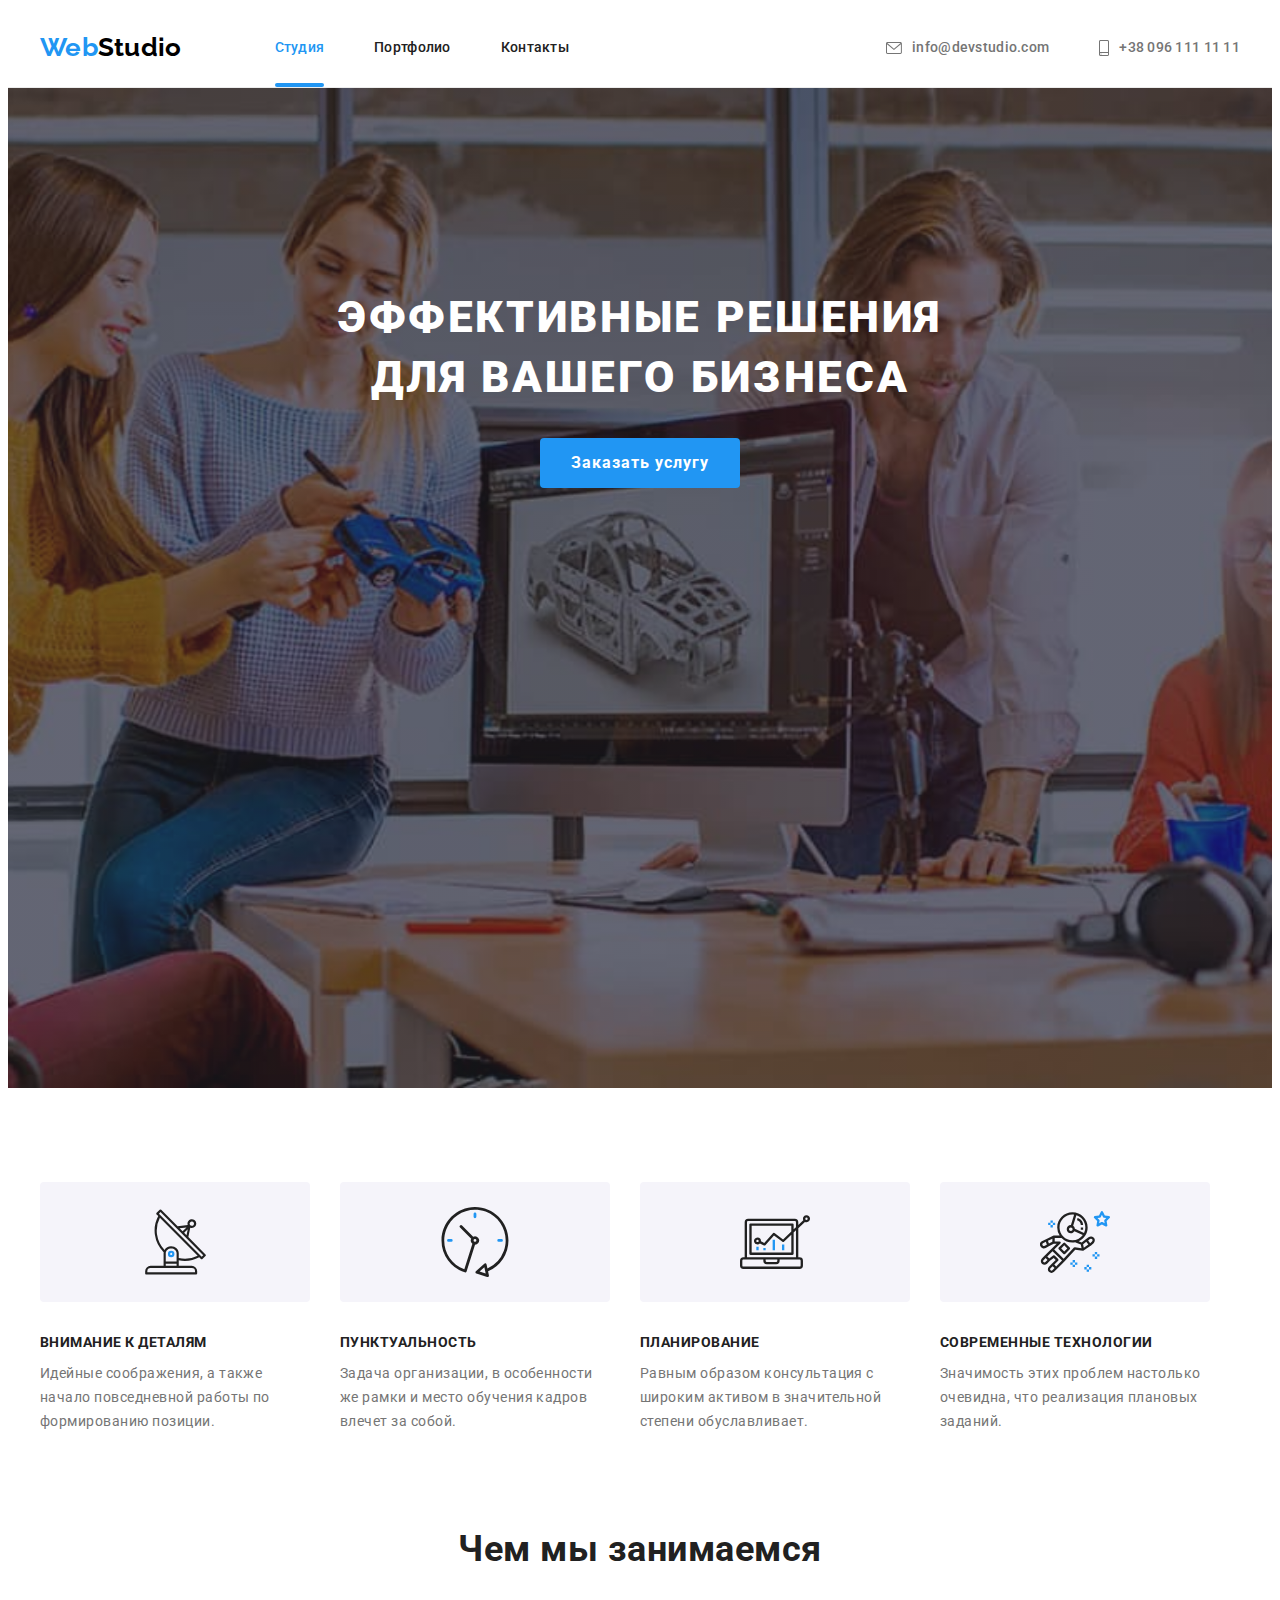
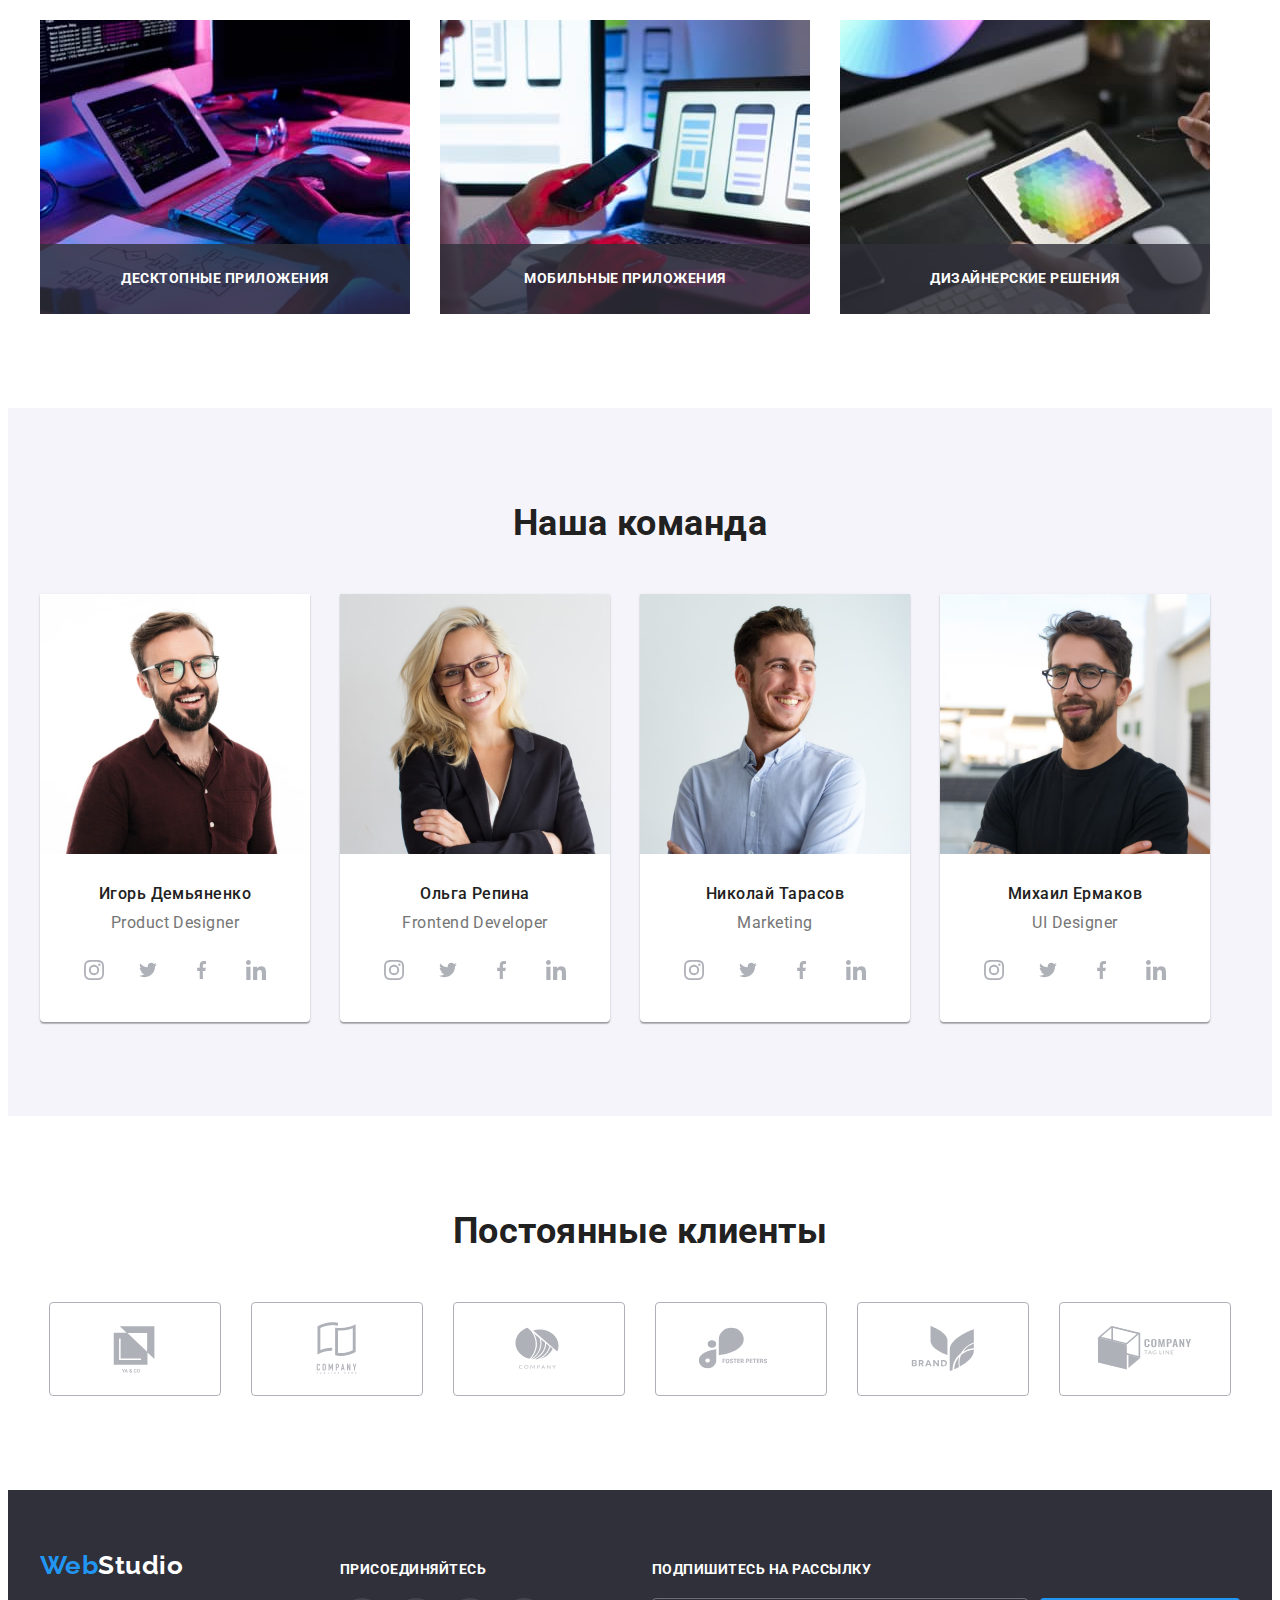
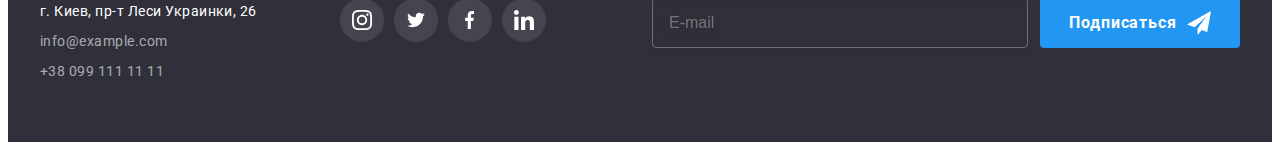
==== index.html @ 8609ab7e "Initial commit" ====
<!DOCTYPE html>
<html lang="ru">
  <head>
    <meta charset="UTF-8" />
    <meta http-equiv="X-UA-Compatible" content="IE=edge" />
    <meta name="viewport" content="width=device-width, initial-scale=1.0" />
    <title>WebStudio</title>
    <link rel="preconnect" href="https://fonts.googleapis.com" />
    <link rel="preconnect" href="https://fonts.gstatic.com" crossorigin />
    <link
      href="https://fonts.googleapis.com/css2?family=Raleway:wght@700&family=Roboto:wght@400;500;700;900&display=swap"
      rel="stylesheet"
    />
    <link
      rel="stylesheet"
      href="https://cdnjs.cloudflare.com/ajax/libs/modern-normalize/1.1.0/modern-normalize.min.css"
      integrity="sha512-wpPYUAdjBVSE4KJnH1VR1HeZfpl1ub8YT/NKx4PuQ5NmX2tKuGu6U/JRp5y+Y8XG2tV+wKQpNHVUX03MfMFn9Q=="
      crossorigin="anonymous"
      referrerpolicy="no-referrer"
    />
    <link rel="stylesheet" href="./css/main.min.css" />
  </head>

  <body>
    <header>
      <div class="container container--header">
        <nav class="site-nav">
          <a href="./index.html" class="logo">Web<span class="logo__header">Studio</span></a>
          <ul class="site-nav__list">
            <li class="site-nav__item">
              <a href="./index.html" class="site-nav__link site-nav__link--current">Студия</a>
            </li>
            <li class="site-nav__item">
              <a href="./portfolio.html" class="site-nav__link">Портфолио</a>
            </li>
            <li class="site-nav__item"><a href="" class="site-nav__link">Контакты</a></li>
          </ul>
        </nav>
        <address class="contacts">
          <a href="mailto:info@devstudio.com" class="contacts__link">
            <svg class="contacts__icon" width="16px" height="12">
              <use href="./images/icons.svg#icon-mail"></use>
            </svg>
            info@devstudio.com</a
          >
          <a href="tel:+380961111111" class="contacts__link"
            ><svg class="contacts__icon" width="10px" height="16">
              <use href="./images/icons.svg#icon-phone"></use></svg
            >+38 096 111 11 11</a
          >
        </address>
      </div>
    </header>
    <main>
      <section class="hero">
        <h1 class="hero__title">Эффективные решения для вашего бизнеса</h1>
        <button type="button" class="main-button" data-modal-open>Заказать услугу</button>
      </section>
      <section class="features">
        <div class="container">
          <!--приховати цей заголовок h2 в css-->
          <h2 class="features__heading visually-hidden">Наши преимущества</h2>
          <ul class="features__list">
            <li class="features__item">
              <div class="features__icon">
                <svg width="65" height="70">
                  <use href="./images/icons.svg#icon-antenna"></use>
                </svg>
              </div>
              <h3 class="features__title">Внимание к деталям</h3>
              <p class="features__description">
                Идейные соображения, а также начало повседневной работы по формированию позиции.
              </p>
            </li>
            <li class="features__item">
              <div class="features__icon">
                <svg width="70" height="70">
                  <use href="./images/icons.svg#icon-clock"></use>
                </svg>
              </div>
              <h3 class="features__title">Пунктуальность</h3>
              <p class="features__description">
                Задача организации, в особенности же рамки и место обучения кадров влечет за собой.
              </p>
            </li>
            <li class="features__item">
              <div class="features__icon">
                <svg width="70" height="70">
                  <use href="./images/icons.svg#icon-diagram"></use>
                </svg>
              </div>
              <h3 class="features__title">Планирование</h3>
              <p class="features__description">
                Равным образом консультация с широким активом в значительной степени обуславливает.
              </p>
            </li>
            <li class="features__item">
              <div class="features__icon">
                <svg width="70" height="70">
                  <use href="./images/icons.svg#icon-astronaut"></use>
                </svg>
              </div>
              <h3 class="features__title">Современные технологии</h3>
              <p class="features__description">
                Значимость этих проблем настолько очевидна, что реализация плановых заданий.
              </p>
            </li>
          </ul>
        </div>
      </section>
      <section class="directions">
        <div class="container">
          <h2 class="directions__title">Чем мы занимаемся</h2>
          <ul class="directions__list">
            <li class="directions__item">
              <img src="./images/doing1.jpg" width="370" alt="руки на клавиатуре, на екране код" />
              <p class="directions__text">Десктопные приложения</p>
            </li>
            <li class="directions__item">
              <img
                src="./images/doing2.jpg"
                width="370"
                alt="мобильный телефон в руке и на экране"
              />
              <p class="directions__text">Мобильные приложения</p>
            </li>
            <li class="directions__item">
              <img
                src="./images/doing3.jpg"
                width="370"
                alt="цветовая палитра на экране планшета"
              />
              <p class="directions__text">Дизайнерские решения</p>
            </li>
          </ul>
        </div>
      </section>
      <section class="team">
        <div class="container">
          <h2 class="team__title">Наша команда</h2>
          <ul class="team__list">
            <li class="member">
              <img
                class="member__photo"
                src="./images/demiyanenko.jpg"
                width="270"
                alt="мужчина в коричневой рубашке, в очках и с бородой"
              />
              <div class="member__description">
                <h3 class="member__name">Игорь Демьяненко</h3>
                <p class="member__position">Product Designer</p>
                <ul class="social">
                  <li class="social__item">
                    <a class="social__icon" href="" aria-label="instagram Игорь Демьяненко">
                      <svg class="social__logo" width="20" height="20">
                        <use href="./images/icons.svg#icon-instagram"></use>
                      </svg>
                    </a>
                  </li>
                  <li class="social__item">
                    <a class="social__icon" href="" aria-label="twitter Игорь Демьяненко">
                      <svg class="social__logo" width="20" height="16">
                        <use href="./images/icons.svg#icon-twitter"></use></svg
                    ></a>
                  </li>
                  <li class="social__item">
                    <a class="social__icon" href="" aria-label="facebook Игорь Демьяненко">
                      <svg class="social__logo" width="10" height="20">
                        <use href="./images/icons.svg#icon-facebook"></use></svg
                    ></a>
                  </li>
                  <li class="social__item">
                    <a class="social__icon" href="" aria-label="linkedin Игорь Демьяненко">
                      <svg class="social__logo" width="20" height="20">
                        <use href="./images/icons.svg#icon-linkedin"></use></svg
                    ></a>
                  </li>
                </ul>
              </div>
            </li>
            <li class="member">
              <img
                class="member__photo"
                src="./images/repina.jpg"
                width="270"
                alt="девушка блондинка в черном пиджакеи очках"
              />
              <div class="member__description">
                <h3 class="member__name">Ольга Репина</h3>
                <p class="member__position">Frontend Developer</p>
                <ul class="social">
                  <li class="social__item">
                    <a class="social__icon" href="" aria-label="instagram Ольга Репина">
                      <svg class="social__logo" width="20" height="20">
                        <use href="./images/icons.svg#icon-instagram"></use>
                      </svg>
                    </a>
                  </li>
                  <li class="social__item">
                    <a class="social__icon" href="" aria-label="twitter Ольга Репина">
                      <svg class="social__logo" width="20" height="16">
                        <use href="./images/icons.svg#icon-twitter"></use></svg
                    ></a>
                  </li>
                  <li class="social__item">
                    <a class="social__icon" href="" aria-label="facebook Ольга Репина">
                      <svg class="social__logo" width="10" height="20">
                        <use href="./images/icons.svg#icon-facebook"></use></svg
                    ></a>
                  </li>
                  <li class="social__item">
                    <a class="social__icon" href="" aria-label="linkedin Ольга Репина">
                      <svg class="social__logo" width="20" height="20">
                        <use href="./images/icons.svg#icon-linkedin"></use></svg
                    ></a>
                  </li>
                </ul>
              </div>
            </li>
            <li class="member">
              <img
                class="member__photo"
                src="./images/tarasov.jpg"
                width="270"
                alt="мужчина в голубой рубашке и с бородой"
              />
              <div class="member__description">
                <h3 class="member__name">Николай Тарасов</h3>
                <p class="member__position">Marketing</p>
                <ul class="social">
                  <li class="social__item">
                    <a class="social__icon" href="" aria-label="instagram Николай Тарасов">
                      <svg class="social__logo" width="20" height="20">
                        <use href="./images/icons.svg#icon-instagram"></use>
                      </svg>
                    </a>
                  </li>
                  <li class="social__item">
                    <a class="social__icon" href="" aria-label="twitter Николай Тарасов">
                      <svg class="social__logo" width="20" height="16">
                        <use href="./images/icons.svg#icon-twitter"></use></svg
                    ></a>
                  </li>
                  <li class="social__item">
                    <a class="social__icon" href="" aria-label="facebook Николай Тарасов">
                      <svg class="social__logo" width="10" height="20">
                        <use href="./images/icons.svg#icon-facebook"></use></svg
                    ></a>
                  </li>
                  <li class="social__item">
                    <a class="social__icon" href="" aria-label="linkedin Николай Тарасов">
                      <svg class="social__logo" width="20" height="20">
                        <use href="./images/icons.svg#icon-linkedin"></use></svg
                    ></a>
                  </li>
                </ul>
              </div>
            </li>
            <li class="member">
              <img
                class="member__photo"
                src="./images/ermakov.jpg"
                width="270"
                alt="мужчина в черной футболке, с бородой и в очках"
              />
              <div class="member__description">
                <h3 class="member__name">Михаил Ермаков</h3>
                <p class="member__position">UI Designer</p>
                <ul class="social">
                  <li class="social__item">
                    <a class="social__icon" href="" aria-label="instagram Михаил Ермаков">
                      <svg class="social__logo" width="20" height="20">
                        <use href="./images/icons.svg#icon-instagram"></use>
                      </svg>
                    </a>
                  </li>
                  <li class="social__item">
                    <a class="social__icon" href="" aria-label="twitter Михаил Ермаков">
                      <svg class="social__logo" width="20" height="16">
                        <use href="./images/icons.svg#icon-twitter"></use></svg
                    ></a>
                  </li>
                  <li class="social__item">
                    <a class="social__icon" href="" aria-label="facebook Михаил Ермаков">
                      <svg class="social__logo" width="10" height="20">
                        <use href="./images/icons.svg#icon-facebook"></use></svg
                    ></a>
                  </li>
                  <li class="social__item">
                    <a class="social__icon" href="" aria-label="linkedin Михаил Ермаков">
                      <svg class="social__logo" width="20" height="20">
                        <use href="./images/icons.svg#icon-linkedin"></use></svg
                    ></a>
                  </li>
                </ul>
              </div>
            </li>
          </ul>
        </div>
      </section>
      <section class="clients">
        <div class="container">
          <h2 class="clients__title">Постоянные клиенты</h2>
          <ul class="clients__list">
            <li class="clients__items">
              <a href="" class="clients__link" aria-label="company1">
                <svg class="clients__icon" width="106" height="60">
                  <use href="./images/icons.svg#icon-client1"></use>
                </svg>
              </a>
            </li>
            <li class="clients__items">
              <a href="" class="clients__link" aria-label="company2"
                ><svg class="clients__icon" width="106" height="60">
                  <use href="./images/icons.svg#icon-client2"></use></svg
              ></a>
            </li>
            <li class="clients__items">
              <a href="" class="clients__link" aria-label="company3"
                ><svg class="clients__icon" width="106" height="60">
                  <use href="./images/icons.svg#icon-client3"></use></svg
              ></a>
            </li>
            <li class="clients__items">
              <a href="" class="clients__link" aria-label="company4"
                ><svg class="clients__icon" width="106" height="60">
                  <use href="./images/icons.svg#icon-client4"></use></svg
              ></a>
            </li>
            <li class="clients__items">
              <a href="" class="clients__link" aria-label="company5"
                ><svg class="clients__icon" width="106" height="60">
                  <use href="./images/icons.svg#icon-client5"></use></svg
              ></a>
            </li>
            <li class="clients__items">
              <a href="" class="clients__link" aria-label="company6"
                ><svg class="clients__icon" width="106" height="60">
                  <use href="./images/icons.svg#icon-client6"></use></svg
              ></a>
            </li>
          </ul>
        </div>
      </section>
    </main>
    <footer>
      <div class="container container--footer">
        <div class="footer-contacts">
          <a href="./index.html" class="logo">Web<span class="logo__footer">Studio</span></a>
          <address class="address">
            <ul class="address__list">
              <li class="address__item">
                <a
                  href="https://goo.gl/maps/7GaUv9bCkKkRXXXv6"
                  target="_blank"
                  rel="noopener noreferrer nofollow"
                  class="address__map"
                  >г. Киев, пр-т Леси Украинки, 26</a
                >
              </li>
              <li class="address__item">
                <a href="mailto:info@example.com" class="address__mail">info@example.com</a>
              </li>
              <li class="address__item">
                <a href="tel:+380991111111" class="address__tel">+38 099 111 11 11</a>
              </li>
            </ul>
          </address>
        </div>
        <div class="footer-socials">
          <p class="footer-socials__text">присоединяйтесь</p>
          <ul class="social">
            <li class="social__item">
              <a class="social__icon social__icon--footer" href="" aria-label="наш instagram">
                <svg class="social__logo" width="20" height="20">
                  <use href="./images/icons.svg#icon-instagram"></use>
                </svg>
              </a>
            </li>
            <li class="social__item">
              <a class="social__icon social__icon--footer" href="" aria-label="наш twitter">
                <svg class="social__logo" width="20" height="16">
                  <use href="./images/icons.svg#icon-twitter"></use></svg
              ></a>
            </li>
            <li class="social__item">
              <a class="social__icon social__icon--footer" href="" aria-label="наш facebook">
                <svg class="social__logo" width="10" height="20">
                  <use href="./images/icons.svg#icon-facebook"></use></svg
              ></a>
            </li>
            <li class="social__item">
              <a class="social__icon social__icon--footer" href="" aria-label="наш linkedin">
                <svg class="social__logo" width="20" height="20">
                  <use href="./images/icons.svg#icon-linkedin"></use></svg
              ></a>
            </li>
          </ul>
        </div>
        <div class="footer-form">
          <p class="footer-form__text">Подпишитесь на рассылку</p>
          <form class="subscribe">
            <input
              class="subscribe__email"
              type="email"
              placeholder="E-mail"
              name="email"
              required
            />
            <button class="main-button main-button--right-icon" type="submit">
              Подписаться
              <svg class="main-button__icon" width="24px" height="24px">
                <use href="./images/icons.svg#icon-send"></use>
              </svg>
            </button>
          </form>
        </div>
      </div>
    </footer>
    <div class="backdrop backdrop--is-hidden" data-modal>
      <div class="modal">
        <button class="close" data-modal-close>
          <svg class="close__icon" width="11" height="11">
            <use href="./images/icons.svg#icon-close"></use>
          </svg>
        </button>
        <p class="modal__title">Оставьте свои данные, мы вам перезвоним</p>
        <form class="form">
          <div class="form__field">
            <label class="form__label" for="name">Имя</label>
            <input class="form__input" type="text" id="name" required name="name" />
            <svg class="form__icon" width="18px" height="18px">
              <use href="./images/icons.svg#icon-person-blck"></use>
            </svg>
          </div>
          <div class="form__field">
            <label class="form__label" for="tel">Телефон</label>
            <input class="form__input" type="tel" id="tel" required name="tel" />
            <svg class="form__icon" width="18px" height="18px">
              <use href="./images/icons.svg#icon-phone-black"></use>
            </svg>
          </div>
          <div class="form__field">
            <label class="form__label" for="mail">Почта</label>
            <input class="form__input" type="email" id="mail" required name="mail" />
            <svg class="form__icon" width="18px" height="18px">
              <use href="./images/icons.svg#icon-email-black"></use>
            </svg>
          </div>
          <div class="form__field">
            <label class="form__label" for="comment">Комментарий</label>
            <textarea
              class="form__textarea"
              name="comment"
              id="comment"
              rows="6"
              placeholder="Введите текст"
            ></textarea>
          </div>
          <label class="check">
            <input class="check__input" type="checkbox" value="okay" required />
            <div class="check__icons">
              <svg class="check__disabled" width="16px" height="15px">
                <use href="./images/icons.svg#icon-not-check"></use>
              </svg>
              <svg class="check__enabled" width="16px" height="15px">
                <use href="./images/icons.svg#icon-check"></use>
              </svg>
            </div>
            Соглашаюсь с рассылкой и принимаю
            <a href="" class="check__conditions">Условия договора</a>
          </label>
          <button type="submit" class="main-button main-button--outline">Отправить</button>
        </form>
      </div>
    </div>
    <script src="./js/modal.js"></script>
  </body>
</html>
---- css/main.min.css ----
:root{--accent-color: #2196f3;--base-color: #ffffff;--heading-color: #212121;--text-color: #757575;--btn-color: #f5f4fa;--social-color: #afb1b8}.visually-hidden{position:absolute;white-space:nowrap;width:1px;height:1px;overflow:hidden;border:0;padding:0;clip:rect(0 0 0 0);clip-path:inset(50%);margin:-1px}body{background-color:var(--base-color);color:var(--heading-color);font-family:Roboto,sans-serif;letter-spacing:.03em}header{border-bottom:1px solid #ececec;font-weight:500;font-size:14px;line-height:1.14;letter-spacing:.02em}footer{padding-top:60px;padding-bottom:60px;background-color:#2f303a}h2{font-weight:700}img{display:block;max-width:100%;height:auto}h1,h2,h3,h4,h5,h6,p,ul,li{margin:0;padding:0}ul{list-style:none}a{text-decoration:none}.container{margin-left:auto;margin-right:auto;width:1200px;padding-left:15px;padding-right:15px}.main-button{margin-left:auto;margin-right:auto;min-width:200px;border-radius:4px;padding-top:10px;padding-bottom:10px;background-color:var(--accent-color);color:var(--base-color);border:none;cursor:pointer;display:block;font-family:inherit;font-weight:700;font-size:16px;line-height:1.88;letter-spacing:.06em;transition-property:background-color;transition-duration:250ms;transition-timing-function:cubic-bezier(0.4, 0, 0.2, 1)}.main-button:hover,.main-button:focus{background-color:#188ce8}.backdrop{position:fixed;top:0;left:0;width:100%;height:100%;background-color:rgba(0,0,0,.2);opacity:1;transition-property:opacity;transition-duration:250ms;transition-timing-function:cubic-bezier(0.4, 0, 0.2, 1)}.backdrop--is-hidden{opacity:0;pointer-events:none;visibility:hidden}.modal{position:absolute;top:50%;left:50%;transform:translate(-50%, -50%) scale(1);width:528px;height:581px;border-radius:4px;padding:40px;background-color:var(--base-color);box-shadow:0px 1px 3px rgba(0,0,0,.12),0px 1px 1px rgba(0,0,0,.14),0px 2px 1px rgba(0,0,0,.2);transition-property:transform visibility;transition-duration:250ms;transition-timing-function:cubic-bezier(0.4, 0, 0.2, 1)}.modal__title{margin-bottom:12px;font-weight:700;font-size:20px;line-height:1.15;letter-spacing:.03em;text-align:center;color:var(--heading-color)}.backdrop--is-hidden .modal{transform:translate(-50%, -50%) scale(2.3, 1.5)}.close{position:absolute;right:8px;top:8px;width:30px;height:30px;border-radius:50%;cursor:pointer;background:var(--base-color);border:1px solid rgba(0,0,0,.1)}.close__icon{position:absolute;top:50%;left:50%;transform:translate(-50%, -50%);fill:#000;transition-property:fill;transition-duration:250ms;transition-timing-function:cubic-bezier(0.4, 0, 0.2, 1)}.close:hover .close__icon,.close:focus .close__icon{fill:var(--accent-color)}.form__textarea,.form__input{border:1px solid rgba(33,33,33,.2);border-radius:4px;font-size:12px;line-height:1.17;transition-property:border-color;transition-duration:250ms;transition-timing-function:cubic-bezier(0.4, 0, 0.2, 1)}.check__conditions:focus-visible,.check__input:focus-visible+.check__icons,.close:focus-visible{outline:3px solid var(--accent-color)}.form__field{display:flex;flex-direction:column;position:relative}.form__field:not(:last-of-type){margin-bottom:10px}.form__label{margin-bottom:4px;font-weight:400;font-size:12px;line-height:1.17;letter-spacing:.01em;color:var(--text-color)}.form__input{padding:12px 12px 12px 42px}.form__input:hover,.form__input:focus{border-color:var(--accent-color)}.form__input:focus-visible{outline:1px solid var(--accent-color)}.form__textarea{padding:12px 16px;resize:none}.form__textarea:hover,.form__textarea:focus{border-color:var(--accent-color)}.form__textarea:focus-visible{outline:1px solid var(--accent-color)}.form__textarea::placeholder{font-weight:400;font-size:12px;line-height:1.17;letter-spacing:.01em;color:rgba(117,117,117,.5)}.form__icon{position:absolute;bottom:11px;left:12px;fill:var(--heading-color);transition-property:fill;transition-duration:250ms;transition-timing-function:cubic-bezier(0.4, 0, 0.2, 1)}.form__input:focus+.form__icon,.form__input:hover+.form__icon{fill:var(--accent-color)}.check{display:flex;justify-content:center;align-items:center;font-weight:400;font-size:14px;line-height:1.71;color:var(--text-color);margin-top:25px;margin-bottom:30px}.check__input{appearance:none;position:absolute;transform:translateX(-202px)}.check__icons{position:relative;margin-right:7px;line-height:0}.check__enabled{position:absolute;top:0;left:0;opacity:0;transition-property:opacity;transition-duration:250ms;transition-timing-function:cubic-bezier(0.4, 0, 0.2, 1)}.check__input:checked+.check__icons>.check__enabled{opacity:1}.check__disabled{opacity:1;transition-property:opacity;transition-duration:250ms;transition-timing-function:cubic-bezier(0.4, 0, 0.2, 1)}.check__input:checked+.check__icons>.check__disabled{opacity:0}.main-button--outline:focus-visible{outline:3px solid var(--accent-color)}.check__conditions{color:var(--accent-color)}.container--header{display:flex;align-items:center}.site-nav{display:flex;align-items:center}.logo{padding-top:10px;padding-bottom:10px;color:var(--accent-color);font-family:Raleway,sans-serif;font-weight:700;font-size:26px;line-height:1.19}.logo__header{color:#000}.site-nav__list{display:flex;margin-left:93px}.site-nav__item:not(:last-child){margin-right:50px}.site-nav__link{display:inline-block;position:relative;padding-top:32px;padding-bottom:31px;color:var(--heading-color);transition-property:color;transition-duration:250ms;transition-timing-function:cubic-bezier(0.4, 0, 0.2, 1)}.site-nav__link:hover,.site-nav__link:focus{color:var(--accent-color)}.site-nav__link--current{color:var(--accent-color)}.site-nav__link--current::after{content:"";position:absolute;left:0;bottom:0;width:100%;height:4px;border-radius:2px;background-color:var(--accent-color)}.contacts{display:flex;margin-left:auto}.contacts__link{display:flex;align-items:center;padding-top:32px;padding-bottom:31px;color:var(--text-color);font-style:normal;transition-property:color;transition-duration:250ms;transition-timing-function:cubic-bezier(0.4, 0, 0.2, 1)}.contacts__link:not(:last-child){margin-right:50px}.contacts__link:hover,.contacts__link:focus{color:var(--accent-color)}.contacts__icon{fill:currentColor;margin-right:10px}.hero{max-width:1600px;height:600px;margin-left:auto;margin-right:auto;padding-top:200px;padding-bottom:200px;background-color:#c4c4c4;background-image:linear-gradient(rgba(47, 48, 58, 0.4), rgba(47, 48, 58, 0.4)),url("../images/hero.jpg");background-repeat:no-repeat;background-size:cover;background-position:center;text-align:center}.hero__title{width:696px;margin-left:auto;margin-right:auto;margin-bottom:30px;color:var(--base-color);font-weight:900;font-size:44px;line-height:1.36;letter-spacing:.06em;text-transform:uppercase}.features{padding-top:94px;padding-bottom:94px}.features__list{display:flex}.features__item{width:270px}.features__item:not(:last-child){margin-right:30px}.features__icon{display:flex;justify-content:center;align-items:center;margin-bottom:30px;height:120px;border-radius:4px;background-color:var(--btn-color)}.features__title{margin-bottom:10px;font-size:14px;line-height:1.43;text-transform:uppercase}.features__description{color:var(--text-color);font-size:14px;line-height:1.71}.directions{padding-top:0;padding-bottom:94px}.directions__title{margin-bottom:50px;font-size:36px;line-height:1.17;text-align:center}.directions__list{display:flex}.directions__item{position:relative}.directions__item:not(:last-child){margin-right:30px}.directions__text{display:flex;justify-content:center;align-items:center;position:absolute;bottom:0;height:70px;width:100%;background-color:rgba(47,48,58,.8);color:var(--base-color);font-weight:700;font-size:14px;line-height:1.14;text-align:center;text-transform:uppercase}.team{padding-top:94px;padding-bottom:94px;background-color:var(--btn-color)}.team__title{margin-bottom:50px;font-size:36px;line-height:1.17;text-align:center}.team__list{display:flex}.member{border-radius:0px 0px 4px 4px;background-color:var(--base-color);width:270px;box-shadow:0px 1px 3px rgba(0,0,0,.12),0px 1px 1px rgba(0,0,0,.14),0px 2px 1px rgba(0,0,0,.2)}.member:not(:last-child){margin-right:30px}.member__description{padding-top:30px;padding-bottom:30px}.member__name{margin-bottom:10px;font-weight:500;font-size:16px;line-height:1.19;text-align:center}.member__position{margin-bottom:16px;color:var(--text-color);font-size:16px;line-height:1.19;text-align:center}.social{display:flex;justify-content:center}.social__item:not(:last-child){margin-right:10px}.social__icon{display:flex;justify-content:center;align-items:center;width:44px;height:44px;border-radius:50%;color:var(--social-color);background-color:var(--base-color);transition-property:color background-color;transition-duration:250ms;transition-timing-function:cubic-bezier(0.4, 0, 0.2, 1)}.social__icon:hover,.social__icon:focus{background-color:var(--accent-color);color:var(--base-color)}.social__logo{fill:currentColor}.clients{padding-top:94px;padding-bottom:94px}.clients__title{margin-bottom:50px;font-size:36px;line-height:1.17;text-align:center}.clients__list{display:flex;justify-content:center}.clients__items:not(:last-child){margin-right:30px}.clients__link{display:flex;justify-content:center;align-items:center;width:170px;height:92px;border-radius:4px;border:1px solid var(--social-color);color:var(--social-color);transition-property:color border-color;transition-duration:250ms;transition-timing-function:cubic-bezier(0.4, 0, 0.2, 1)}.clients__link:hover,.clients__link:focus{color:var(--accent-color);border-color:var(--accent-color)}.clients__icon{fill:currentColor}.portfolio{padding-top:94px;padding-bottom:94px}.filters{display:flex;justify-content:center;margin-bottom:50px}.filters__btn{padding-top:6px;padding-right:22px;padding-bottom:6px;padding-left:22px;border-radius:4px;color:var(--heading-color);background-color:var(--btn-color);border:none;cursor:pointer;font-family:inherit;font-weight:500;font-size:16px;line-height:1.62;letter-spacing:inherit;text-align:center;transition-property:color background-color box-shadow;transition-duration:250ms;transition-timing-function:cubic-bezier(0.4, 0, 0.2, 1)}.filters__btn:hover,.filters__btn:focus{background-color:var(--accent-color);color:var(--base-color);box-shadow:0px 3px 1px rgba(0,0,0,.1),0px 1px 2px rgba(0,0,0,.08),0px 2px 2px rgba(0,0,0,.12)}.filters__item:not(:last-child){margin-right:6px}.works{display:flex;flex-wrap:wrap;gap:30px}.works__item{flex-basis:calc((100% - 60px)/3)}.works__link{display:inline-block;transition-property:box-shadow;transition-duration:250ms;transition-timing-function:cubic-bezier(0.4, 0, 0.2, 1)}.works__link:hover,.works__link:focus{box-shadow:0px 1px 1px rgba(0,0,0,.12),0px 4px 4px rgba(0,0,0,.06),1px 4px 6px rgba(0,0,0,.16)}.overlay{position:relative;overflow:hidden}.overlay__text{position:absolute;top:0;left:0;transform:translateY(100%);width:100%;height:100%;padding:63px 24px;background-color:rgba(33,150,243,.9);font-weight:400;font-size:18px;line-height:1.56;color:var(--base-color);transition-property:transform;transition-duration:250ms;transition-timing-function:cubic-bezier(0.4, 0, 0.2, 1)}.works__link:hover .overlay__text,.works__link:focus .overlay__text{transform:translateY(0)}.projekt{padding-right:24px;padding-bottom:20px;padding-left:24px;padding-top:20px;border:1px solid #eee;border-top:none}.projekt__title{margin-bottom:4px;color:var(--heading-color);font-weight:700;font-size:18px;line-height:2;letter-spacing:.06em}.projekt__category{color:var(--text-color);font-size:16px;line-height:1.88}.container--footer{display:flex;align-items:baseline}.logo__footer{color:var(--base-color)}.address{margin-top:20px;font-style:normal;font-size:14px;line-height:1.5}.address__item:not(:last-child){margin-bottom:9px}.address__map{color:var(--base-color);transition-property:color;transition-duration:250ms;transition-timing-function:cubic-bezier(0.4, 0, 0.2, 1)}.address__map:hover,.address__map:focus{color:var(--accent-color)}.address__tel,.address__mail{color:rgba(255,255,255,.6);transition-property:color;transition-duration:250ms;transition-timing-function:cubic-bezier(0.4, 0, 0.2, 1)}.address__tel:hover,.address__tel:focus,.address__mail:hover,.address__mail:focus{color:var(--accent-color)}.footer-socials{margin-left:83px}.footer-socials__text,.footer-form__text{margin-bottom:20px;font-weight:700;font-size:14px;line-height:1.14;text-transform:uppercase;color:var(--base-color)}.social__icon--footer{color:var(--base-color);background-color:rgba(255,255,255,.1);transition-property:background-color;transition-duration:250ms;transition-timing-function:cubic-bezier(0.4, 0, 0.2, 1)}.social__icon--footer:hover,.social__icon--footer:focus{background-color:var(--accent-color);color:var(--base-color)}.footer-form{margin-left:auto}.subscribe{display:flex;align-items:center}.subscribe__email{padding:14px 0 14px 16px;margin-right:12px;width:358px;font-weight:400;font-size:16px;line-height:1.25;color:rgba(255,255,255,.6);background-color:rgba(0,0,0,0);border:1px solid rgba(255,255,255,.3);filter:drop-shadow(0px 4px 4px rgba(0, 0, 0, 0.15));border-radius:4px}.main-button--right-icon{display:flex;justify-content:center;align-items:center}.main-button__icon{margin-left:10px}/*# sourceMappingURL=main.min.css.map */
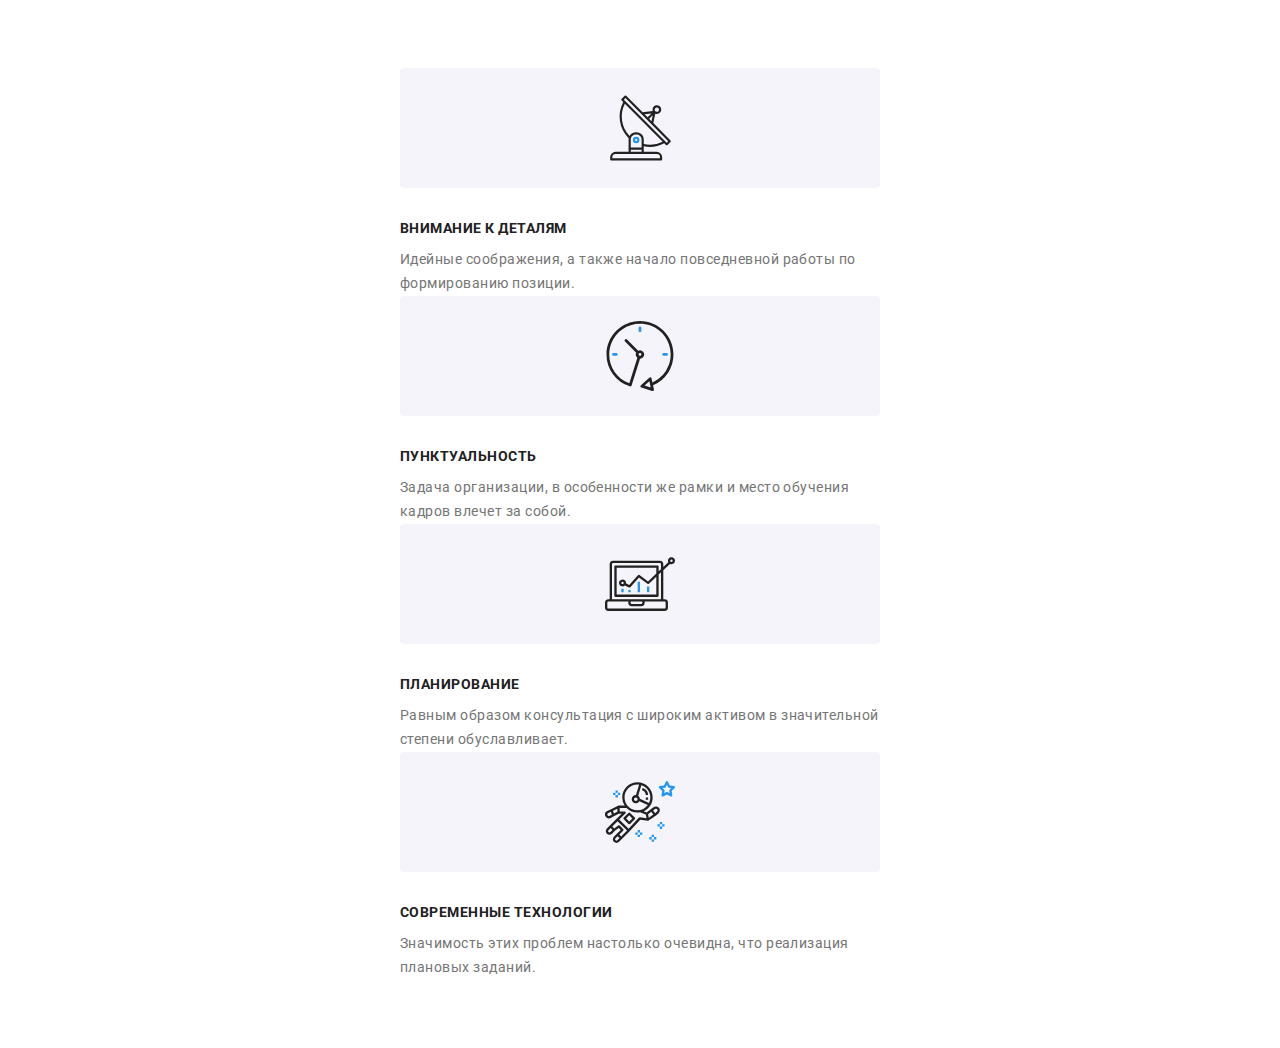
==== commit f3a7b468: "зміна назв сас файлів" ====
--- a/index.html
+++ b/index.html
@@ -22,7 +22,7 @@
   </head>
 
   <body>
-    <header>
+    <!-- <header>
       <div class="container container--header">
         <nav class="site-nav">
           <a href="./index.html" class="logo">Web<span class="logo__header">Studio</span></a>
@@ -50,12 +50,12 @@
           >
         </address>
       </div>
-    </header>
+    </header> -->
     <main>
-      <section class="hero">
+      <!-- <section class="hero">
         <h1 class="hero__title">Эффективные решения для вашего бизнеса</h1>
         <button type="button" class="main-button" data-modal-open>Заказать услугу</button>
-      </section>
+      </section> -->
       <section class="features">
         <div class="container">
           <!--приховати цей заголовок h2 в css-->
@@ -108,7 +108,7 @@
           </ul>
         </div>
       </section>
-      <section class="directions">
+      <!-- <section class="directions">
         <div class="container">
           <h2 class="directions__title">Чем мы занимаемся</h2>
           <ul class="directions__list">
@@ -134,8 +134,8 @@
             </li>
           </ul>
         </div>
-      </section>
-      <section class="team">
+      </section> -->
+      <!-- <section class="team">
         <div class="container">
           <h2 class="team__title">Наша команда</h2>
           <ul class="team__list">
@@ -297,8 +297,8 @@
             </li>
           </ul>
         </div>
-      </section>
-      <section class="clients">
+      </section> -->
+      <!-- <section class="clients">
         <div class="container">
           <h2 class="clients__title">Постоянные клиенты</h2>
           <ul class="clients__list">
@@ -341,9 +341,9 @@
             </li>
           </ul>
         </div>
-      </section>
+      </section> -->
     </main>
-    <footer>
+    <!-- <footer>
       <div class="container container--footer">
         <div class="footer-contacts">
           <a href="./index.html" class="logo">Web<span class="logo__footer">Studio</span></a>
@@ -416,8 +416,8 @@
           </form>
         </div>
       </div>
-    </footer>
-    <div class="backdrop backdrop--is-hidden" data-modal>
+    </footer> -->
+    <!-- <div class="backdrop backdrop--is-hidden" data-modal>
       <div class="modal">
         <button class="close" data-modal-close>
           <svg class="close__icon" width="11" height="11">
@@ -473,7 +473,7 @@
           <button type="submit" class="main-button main-button--outline">Отправить</button>
         </form>
       </div>
-    </div>
+    </div> -->
     <script src="./js/modal.js"></script>
   </body>
 </html>
--- a/css/main.min.css
+++ b/css/main.min.css
@@ -1 +1 @@
-:root{--accent-color: #2196f3;--base-color: #ffffff;--heading-color: #212121;--text-color: #757575;--btn-color: #f5f4fa;--social-color: #afb1b8}.visually-hidden{position:absolute;white-space:nowrap;width:1px;height:1px;overflow:hidden;border:0;padding:0;clip:rect(0 0 0 0);clip-path:inset(50%);margin:-1px}body{background-color:var(--base-color);color:var(--heading-color);font-family:Roboto,sans-serif;letter-spacing:.03em}header{border-bottom:1px solid #ececec;font-weight:500;font-size:14px;line-height:1.14;letter-spacing:.02em}footer{padding-top:60px;padding-bottom:60px;background-color:#2f303a}h2{font-weight:700}img{display:block;max-width:100%;height:auto}h1,h2,h3,h4,h5,h6,p,ul,li{margin:0;padding:0}ul{list-style:none}a{text-decoration:none}.container{margin-left:auto;margin-right:auto;width:1200px;padding-left:15px;padding-right:15px}.main-button{margin-left:auto;margin-right:auto;min-width:200px;border-radius:4px;padding-top:10px;padding-bottom:10px;background-color:var(--accent-color);color:var(--base-color);border:none;cursor:pointer;display:block;font-family:inherit;font-weight:700;font-size:16px;line-height:1.88;letter-spacing:.06em;transition-property:background-color;transition-duration:250ms;transition-timing-function:cubic-bezier(0.4, 0, 0.2, 1)}.main-button:hover,.main-button:focus{background-color:#188ce8}.backdrop{position:fixed;top:0;left:0;width:100%;height:100%;background-color:rgba(0,0,0,.2);opacity:1;transition-property:opacity;transition-duration:250ms;transition-timing-function:cubic-bezier(0.4, 0, 0.2, 1)}.backdrop--is-hidden{opacity:0;pointer-events:none;visibility:hidden}.modal{position:absolute;top:50%;left:50%;transform:translate(-50%, -50%) scale(1);width:528px;height:581px;border-radius:4px;padding:40px;background-color:var(--base-color);box-shadow:0px 1px 3px rgba(0,0,0,.12),0px 1px 1px rgba(0,0,0,.14),0px 2px 1px rgba(0,0,0,.2);transition-property:transform visibility;transition-duration:250ms;transition-timing-function:cubic-bezier(0.4, 0, 0.2, 1)}.modal__title{margin-bottom:12px;font-weight:700;font-size:20px;line-height:1.15;letter-spacing:.03em;text-align:center;color:var(--heading-color)}.backdrop--is-hidden .modal{transform:translate(-50%, -50%) scale(2.3, 1.5)}.close{position:absolute;right:8px;top:8px;width:30px;height:30px;border-radius:50%;cursor:pointer;background:var(--base-color);border:1px solid rgba(0,0,0,.1)}.close__icon{position:absolute;top:50%;left:50%;transform:translate(-50%, -50%);fill:#000;transition-property:fill;transition-duration:250ms;transition-timing-function:cubic-bezier(0.4, 0, 0.2, 1)}.close:hover .close__icon,.close:focus .close__icon{fill:var(--accent-color)}.form__textarea,.form__input{border:1px solid rgba(33,33,33,.2);border-radius:4px;font-size:12px;line-height:1.17;transition-property:border-color;transition-duration:250ms;transition-timing-function:cubic-bezier(0.4, 0, 0.2, 1)}.check__conditions:focus-visible,.check__input:focus-visible+.check__icons,.close:focus-visible{outline:3px solid var(--accent-color)}.form__field{display:flex;flex-direction:column;position:relative}.form__field:not(:last-of-type){margin-bottom:10px}.form__label{margin-bottom:4px;font-weight:400;font-size:12px;line-height:1.17;letter-spacing:.01em;color:var(--text-color)}.form__input{padding:12px 12px 12px 42px}.form__input:hover,.form__input:focus{border-color:var(--accent-color)}.form__input:focus-visible{outline:1px solid var(--accent-color)}.form__textarea{padding:12px 16px;resize:none}.form__textarea:hover,.form__textarea:focus{border-color:var(--accent-color)}.form__textarea:focus-visible{outline:1px solid var(--accent-color)}.form__textarea::placeholder{font-weight:400;font-size:12px;line-height:1.17;letter-spacing:.01em;color:rgba(117,117,117,.5)}.form__icon{position:absolute;bottom:11px;left:12px;fill:var(--heading-color);transition-property:fill;transition-duration:250ms;transition-timing-function:cubic-bezier(0.4, 0, 0.2, 1)}.form__input:focus+.form__icon,.form__input:hover+.form__icon{fill:var(--accent-color)}.check{display:flex;justify-content:center;align-items:center;font-weight:400;font-size:14px;line-height:1.71;color:var(--text-color);margin-top:25px;margin-bottom:30px}.check__input{appearance:none;position:absolute;transform:translateX(-202px)}.check__icons{position:relative;margin-right:7px;line-height:0}.check__enabled{position:absolute;top:0;left:0;opacity:0;transition-property:opacity;transition-duration:250ms;transition-timing-function:cubic-bezier(0.4, 0, 0.2, 1)}.check__input:checked+.check__icons>.check__enabled{opacity:1}.check__disabled{opacity:1;transition-property:opacity;transition-duration:250ms;transition-timing-function:cubic-bezier(0.4, 0, 0.2, 1)}.check__input:checked+.check__icons>.check__disabled{opacity:0}.main-button--outline:focus-visible{outline:3px solid var(--accent-color)}.check__conditions{color:var(--accent-color)}.container--header{display:flex;align-items:center}.site-nav{display:flex;align-items:center}.logo{padding-top:10px;padding-bottom:10px;color:var(--accent-color);font-family:Raleway,sans-serif;font-weight:700;font-size:26px;line-height:1.19}.logo__header{color:#000}.site-nav__list{display:flex;margin-left:93px}.site-nav__item:not(:last-child){margin-right:50px}.site-nav__link{display:inline-block;position:relative;padding-top:32px;padding-bottom:31px;color:var(--heading-color);transition-property:color;transition-duration:250ms;transition-timing-function:cubic-bezier(0.4, 0, 0.2, 1)}.site-nav__link:hover,.site-nav__link:focus{color:var(--accent-color)}.site-nav__link--current{color:var(--accent-color)}.site-nav__link--current::after{content:"";position:absolute;left:0;bottom:0;width:100%;height:4px;border-radius:2px;background-color:var(--accent-color)}.contacts{display:flex;margin-left:auto}.contacts__link{display:flex;align-items:center;padding-top:32px;padding-bottom:31px;color:var(--text-color);font-style:normal;transition-property:color;transition-duration:250ms;transition-timing-function:cubic-bezier(0.4, 0, 0.2, 1)}.contacts__link:not(:last-child){margin-right:50px}.contacts__link:hover,.contacts__link:focus{color:var(--accent-color)}.contacts__icon{fill:currentColor;margin-right:10px}.hero{max-width:1600px;height:600px;margin-left:auto;margin-right:auto;padding-top:200px;padding-bottom:200px;background-color:#c4c4c4;background-image:linear-gradient(rgba(47, 48, 58, 0.4), rgba(47, 48, 58, 0.4)),url("../images/hero.jpg");background-repeat:no-repeat;background-size:cover;background-position:center;text-align:center}.hero__title{width:696px;margin-left:auto;margin-right:auto;margin-bottom:30px;color:var(--base-color);font-weight:900;font-size:44px;line-height:1.36;letter-spacing:.06em;text-transform:uppercase}.features{padding-top:94px;padding-bottom:94px}.features__list{display:flex}.features__item{width:270px}.features__item:not(:last-child){margin-right:30px}.features__icon{display:flex;justify-content:center;align-items:center;margin-bottom:30px;height:120px;border-radius:4px;background-color:var(--btn-color)}.features__title{margin-bottom:10px;font-size:14px;line-height:1.43;text-transform:uppercase}.features__description{color:var(--text-color);font-size:14px;line-height:1.71}.directions{padding-top:0;padding-bottom:94px}.directions__title{margin-bottom:50px;font-size:36px;line-height:1.17;text-align:center}.directions__list{display:flex}.directions__item{position:relative}.directions__item:not(:last-child){margin-right:30px}.directions__text{display:flex;justify-content:center;align-items:center;position:absolute;bottom:0;height:70px;width:100%;background-color:rgba(47,48,58,.8);color:var(--base-color);font-weight:700;font-size:14px;line-height:1.14;text-align:center;text-transform:uppercase}.team{padding-top:94px;padding-bottom:94px;background-color:var(--btn-color)}.team__title{margin-bottom:50px;font-size:36px;line-height:1.17;text-align:center}.team__list{display:flex}.member{border-radius:0px 0px 4px 4px;background-color:var(--base-color);width:270px;box-shadow:0px 1px 3px rgba(0,0,0,.12),0px 1px 1px rgba(0,0,0,.14),0px 2px 1px rgba(0,0,0,.2)}.member:not(:last-child){margin-right:30px}.member__description{padding-top:30px;padding-bottom:30px}.member__name{margin-bottom:10px;font-weight:500;font-size:16px;line-height:1.19;text-align:center}.member__position{margin-bottom:16px;color:var(--text-color);font-size:16px;line-height:1.19;text-align:center}.social{display:flex;justify-content:center}.social__item:not(:last-child){margin-right:10px}.social__icon{display:flex;justify-content:center;align-items:center;width:44px;height:44px;border-radius:50%;color:var(--social-color);background-color:var(--base-color);transition-property:color background-color;transition-duration:250ms;transition-timing-function:cubic-bezier(0.4, 0, 0.2, 1)}.social__icon:hover,.social__icon:focus{background-color:var(--accent-color);color:var(--base-color)}.social__logo{fill:currentColor}.clients{padding-top:94px;padding-bottom:94px}.clients__title{margin-bottom:50px;font-size:36px;line-height:1.17;text-align:center}.clients__list{display:flex;justify-content:center}.clients__items:not(:last-child){margin-right:30px}.clients__link{display:flex;justify-content:center;align-items:center;width:170px;height:92px;border-radius:4px;border:1px solid var(--social-color);color:var(--social-color);transition-property:color border-color;transition-duration:250ms;transition-timing-function:cubic-bezier(0.4, 0, 0.2, 1)}.clients__link:hover,.clients__link:focus{color:var(--accent-color);border-color:var(--accent-color)}.clients__icon{fill:currentColor}.portfolio{padding-top:94px;padding-bottom:94px}.filters{display:flex;justify-content:center;margin-bottom:50px}.filters__btn{padding-top:6px;padding-right:22px;padding-bottom:6px;padding-left:22px;border-radius:4px;color:var(--heading-color);background-color:var(--btn-color);border:none;cursor:pointer;font-family:inherit;font-weight:500;font-size:16px;line-height:1.62;letter-spacing:inherit;text-align:center;transition-property:color background-color box-shadow;transition-duration:250ms;transition-timing-function:cubic-bezier(0.4, 0, 0.2, 1)}.filters__btn:hover,.filters__btn:focus{background-color:var(--accent-color);color:var(--base-color);box-shadow:0px 3px 1px rgba(0,0,0,.1),0px 1px 2px rgba(0,0,0,.08),0px 2px 2px rgba(0,0,0,.12)}.filters__item:not(:last-child){margin-right:6px}.works{display:flex;flex-wrap:wrap;gap:30px}.works__item{flex-basis:calc((100% - 60px)/3)}.works__link{display:inline-block;transition-property:box-shadow;transition-duration:250ms;transition-timing-function:cubic-bezier(0.4, 0, 0.2, 1)}.works__link:hover,.works__link:focus{box-shadow:0px 1px 1px rgba(0,0,0,.12),0px 4px 4px rgba(0,0,0,.06),1px 4px 6px rgba(0,0,0,.16)}.overlay{position:relative;overflow:hidden}.overlay__text{position:absolute;top:0;left:0;transform:translateY(100%);width:100%;height:100%;padding:63px 24px;background-color:rgba(33,150,243,.9);font-weight:400;font-size:18px;line-height:1.56;color:var(--base-color);transition-property:transform;transition-duration:250ms;transition-timing-function:cubic-bezier(0.4, 0, 0.2, 1)}.works__link:hover .overlay__text,.works__link:focus .overlay__text{transform:translateY(0)}.projekt{padding-right:24px;padding-bottom:20px;padding-left:24px;padding-top:20px;border:1px solid #eee;border-top:none}.projekt__title{margin-bottom:4px;color:var(--heading-color);font-weight:700;font-size:18px;line-height:2;letter-spacing:.06em}.projekt__category{color:var(--text-color);font-size:16px;line-height:1.88}.container--footer{display:flex;align-items:baseline}.logo__footer{color:var(--base-color)}.address{margin-top:20px;font-style:normal;font-size:14px;line-height:1.5}.address__item:not(:last-child){margin-bottom:9px}.address__map{color:var(--base-color);transition-property:color;transition-duration:250ms;transition-timing-function:cubic-bezier(0.4, 0, 0.2, 1)}.address__map:hover,.address__map:focus{color:var(--accent-color)}.address__tel,.address__mail{color:rgba(255,255,255,.6);transition-property:color;transition-duration:250ms;transition-timing-function:cubic-bezier(0.4, 0, 0.2, 1)}.address__tel:hover,.address__tel:focus,.address__mail:hover,.address__mail:focus{color:var(--accent-color)}.footer-socials{margin-left:83px}.footer-socials__text,.footer-form__text{margin-bottom:20px;font-weight:700;font-size:14px;line-height:1.14;text-transform:uppercase;color:var(--base-color)}.social__icon--footer{color:var(--base-color);background-color:rgba(255,255,255,.1);transition-property:background-color;transition-duration:250ms;transition-timing-function:cubic-bezier(0.4, 0, 0.2, 1)}.social__icon--footer:hover,.social__icon--footer:focus{background-color:var(--accent-color);color:var(--base-color)}.footer-form{margin-left:auto}.subscribe{display:flex;align-items:center}.subscribe__email{padding:14px 0 14px 16px;margin-right:12px;width:358px;font-weight:400;font-size:16px;line-height:1.25;color:rgba(255,255,255,.6);background-color:rgba(0,0,0,0);border:1px solid rgba(255,255,255,.3);filter:drop-shadow(0px 4px 4px rgba(0, 0, 0, 0.15));border-radius:4px}.main-button--right-icon{display:flex;justify-content:center;align-items:center}.main-button__icon{margin-left:10px}/*# sourceMappingURL=main.min.css.map */+:root{--accent-color: #2196f3;--base-color: #ffffff;--heading-color: #212121;--text-color: #757575;--btn-color: #f5f4fa;--social-color: #afb1b8}.visually-hidden{position:absolute;white-space:nowrap;width:1px;height:1px;overflow:hidden;border:0;padding:0;clip:rect(0 0 0 0);clip-path:inset(50%);margin:-1px}body{background-color:var(--base-color);color:var(--heading-color);font-family:Roboto,sans-serif;letter-spacing:.03em}header{border-bottom:1px solid #ececec;font-weight:500;font-size:14px;line-height:1.14;letter-spacing:.02em}footer{padding-top:60px;padding-bottom:60px;background-color:#2f303a}h2{font-weight:700}img{display:block;max-width:100%;height:auto}h1,h2,h3,h4,h5,h6,p,ul,li{margin:0;padding:0}ul{list-style:none}a{text-decoration:none}.container{margin-left:auto;margin-right:auto;width:480px;padding-left:15px;padding-right:15px;margin-left:auto;margin-right:auto}.main-button{margin-left:auto;margin-right:auto;min-width:200px;border-radius:4px;padding-top:10px;padding-bottom:10px;background-color:var(--accent-color);color:var(--base-color);border:none;cursor:pointer;display:block;font-family:inherit;font-weight:700;font-size:16px;line-height:1.88;letter-spacing:.06em;transition-property:background-color;transition-duration:250ms;transition-timing-function:cubic-bezier(0.4, 0, 0.2, 1)}.main-button:hover,.main-button:focus{background-color:#188ce8}.backdrop{position:fixed;top:0;left:0;width:100%;height:100%;background-color:rgba(0,0,0,.2);opacity:1;transition-property:opacity;transition-duration:250ms;transition-timing-function:cubic-bezier(0.4, 0, 0.2, 1)}.backdrop--is-hidden{opacity:0;pointer-events:none;visibility:hidden}.modal{position:absolute;top:50%;left:50%;transform:translate(-50%, -50%) scale(1);width:528px;height:581px;border-radius:4px;padding:40px;background-color:var(--base-color);box-shadow:0px 1px 3px rgba(0,0,0,.12),0px 1px 1px rgba(0,0,0,.14),0px 2px 1px rgba(0,0,0,.2);transition-property:transform visibility;transition-duration:250ms;transition-timing-function:cubic-bezier(0.4, 0, 0.2, 1)}.modal__title{margin-bottom:12px;font-weight:700;font-size:20px;line-height:1.15;letter-spacing:.03em;text-align:center;color:var(--heading-color)}.backdrop--is-hidden .modal{transform:translate(-50%, -50%) scale(2.3, 1.5)}.close{position:absolute;right:8px;top:8px;width:30px;height:30px;border-radius:50%;cursor:pointer;background:var(--base-color);border:1px solid rgba(0,0,0,.1)}.close__icon{position:absolute;top:50%;left:50%;transform:translate(-50%, -50%);fill:#000;transition-property:fill;transition-duration:250ms;transition-timing-function:cubic-bezier(0.4, 0, 0.2, 1)}.close:hover .close__icon,.close:focus .close__icon{fill:var(--accent-color)}.form__textarea,.form__input{border:1px solid rgba(33,33,33,.2);border-radius:4px;font-size:12px;line-height:1.17;transition-property:border-color;transition-duration:250ms;transition-timing-function:cubic-bezier(0.4, 0, 0.2, 1)}.check__conditions:focus-visible,.check__input:focus-visible+.check__icons,.close:focus-visible{outline:3px solid var(--accent-color)}.form__field{display:flex;flex-direction:column;position:relative}.form__field:not(:last-of-type){margin-bottom:10px}.form__label{margin-bottom:4px;font-weight:400;font-size:12px;line-height:1.17;letter-spacing:.01em;color:var(--text-color)}.form__input{padding:12px 12px 12px 42px}.form__input:hover,.form__input:focus{border-color:var(--accent-color)}.form__input:focus-visible{outline:1px solid var(--accent-color)}.form__textarea{padding:12px 16px;resize:none}.form__textarea:hover,.form__textarea:focus{border-color:var(--accent-color)}.form__textarea:focus-visible{outline:1px solid var(--accent-color)}.form__textarea::placeholder{font-weight:400;font-size:12px;line-height:1.17;letter-spacing:.01em;color:rgba(117,117,117,.5)}.form__icon{position:absolute;bottom:11px;left:12px;fill:var(--heading-color);transition-property:fill;transition-duration:250ms;transition-timing-function:cubic-bezier(0.4, 0, 0.2, 1)}.form__input:focus+.form__icon,.form__input:hover+.form__icon{fill:var(--accent-color)}.check{display:flex;justify-content:center;align-items:center;font-weight:400;font-size:14px;line-height:1.71;color:var(--text-color);margin-top:25px;margin-bottom:30px}.check__input{appearance:none;position:absolute;transform:translateX(-202px)}.check__icons{position:relative;margin-right:7px;line-height:0}.check__enabled{position:absolute;top:0;left:0;opacity:0;transition-property:opacity;transition-duration:250ms;transition-timing-function:cubic-bezier(0.4, 0, 0.2, 1)}.check__input:checked+.check__icons>.check__enabled{opacity:1}.check__disabled{opacity:1;transition-property:opacity;transition-duration:250ms;transition-timing-function:cubic-bezier(0.4, 0, 0.2, 1)}.check__input:checked+.check__icons>.check__disabled{opacity:0}.main-button--outline:focus-visible{outline:3px solid var(--accent-color)}.check__conditions{color:var(--accent-color)}.container--header{display:flex;align-items:center}.site-nav{display:flex;align-items:center}.logo{padding-top:10px;padding-bottom:10px;color:var(--accent-color);font-family:Raleway,sans-serif;font-weight:700;font-size:26px;line-height:1.19}.logo__header{color:#000}.site-nav__list{display:flex;margin-left:93px}.site-nav__item:not(:last-child){margin-right:50px}.site-nav__link{display:inline-block;position:relative;padding-top:32px;padding-bottom:31px;color:var(--heading-color);transition-property:color;transition-duration:250ms;transition-timing-function:cubic-bezier(0.4, 0, 0.2, 1)}.site-nav__link:hover,.site-nav__link:focus{color:var(--accent-color)}.site-nav__link--current{color:var(--accent-color)}.site-nav__link--current::after{content:"";position:absolute;left:0;bottom:0;width:100%;height:4px;border-radius:2px;background-color:var(--accent-color)}.contacts{display:flex;margin-left:auto}.contacts__link{display:flex;align-items:center;padding-top:32px;padding-bottom:31px;color:var(--text-color);font-style:normal;transition-property:color;transition-duration:250ms;transition-timing-function:cubic-bezier(0.4, 0, 0.2, 1)}.contacts__link:not(:last-child){margin-right:50px}.contacts__link:hover,.contacts__link:focus{color:var(--accent-color)}.contacts__icon{fill:currentColor;margin-right:10px}.hero{max-width:1600px;height:600px;margin-left:auto;margin-right:auto;padding-top:200px;padding-bottom:200px;background-color:#c4c4c4;background-image:linear-gradient(rgba(47, 48, 58, 0.4), rgba(47, 48, 58, 0.4)),url("../images/hero.jpg");background-repeat:no-repeat;background-size:cover;background-position:center;text-align:center}.hero__title{width:696px;margin-left:auto;margin-right:auto;margin-bottom:30px;color:var(--base-color);font-weight:900;font-size:44px;line-height:1.36;letter-spacing:.06em;text-transform:uppercase}.features{padding-top:60px;padding-bottom:60px}.features__item{max-width:100%}.features__icon{display:flex;justify-content:center;align-items:center;margin-bottom:30px;height:120px;border-radius:4px;background-color:var(--btn-color)}.features__title{margin-bottom:10px;font-size:14px;line-height:1.43;text-transform:uppercase}.features__description{color:var(--text-color);font-size:14px;line-height:1.71}.directions{padding-top:0;padding-bottom:94px}.directions__title{margin-bottom:50px;font-size:36px;line-height:1.17;text-align:center}.directions__list{display:flex}.directions__item{position:relative}.directions__item:not(:last-child){margin-right:30px}.directions__text{display:flex;justify-content:center;align-items:center;position:absolute;bottom:0;height:70px;width:100%;background-color:rgba(47,48,58,.8);color:var(--base-color);font-weight:700;font-size:14px;line-height:1.14;text-align:center;text-transform:uppercase}.team{padding-top:94px;padding-bottom:94px;background-color:var(--btn-color)}.team__title{margin-bottom:50px;font-size:36px;line-height:1.17;text-align:center}.team__list{display:flex}.member{border-radius:0px 0px 4px 4px;background-color:var(--base-color);width:270px;box-shadow:0px 1px 3px rgba(0,0,0,.12),0px 1px 1px rgba(0,0,0,.14),0px 2px 1px rgba(0,0,0,.2)}.member:not(:last-child){margin-right:30px}.member__description{padding-top:30px;padding-bottom:30px}.member__name{margin-bottom:10px;font-weight:500;font-size:16px;line-height:1.19;text-align:center}.member__position{margin-bottom:16px;color:var(--text-color);font-size:16px;line-height:1.19;text-align:center}.social{display:flex;justify-content:center}.social__item:not(:last-child){margin-right:10px}.social__icon{display:flex;justify-content:center;align-items:center;width:44px;height:44px;border-radius:50%;color:var(--social-color);background-color:var(--base-color);transition-property:color background-color;transition-duration:250ms;transition-timing-function:cubic-bezier(0.4, 0, 0.2, 1)}.social__icon:hover,.social__icon:focus{background-color:var(--accent-color);color:var(--base-color)}.social__logo{fill:currentColor}.clients{padding-top:94px;padding-bottom:94px}.clients__title{margin-bottom:50px;font-size:36px;line-height:1.17;text-align:center}.clients__list{display:flex;justify-content:center}.clients__items:not(:last-child){margin-right:30px}.clients__link{display:flex;justify-content:center;align-items:center;width:170px;height:92px;border-radius:4px;border:1px solid var(--social-color);color:var(--social-color);transition-property:color border-color;transition-duration:250ms;transition-timing-function:cubic-bezier(0.4, 0, 0.2, 1)}.clients__link:hover,.clients__link:focus{color:var(--accent-color);border-color:var(--accent-color)}.clients__icon{fill:currentColor}.portfolio{padding-top:94px;padding-bottom:94px}.filters{display:flex;justify-content:center;margin-bottom:50px}.filters__btn{padding-top:6px;padding-right:22px;padding-bottom:6px;padding-left:22px;border-radius:4px;color:var(--heading-color);background-color:var(--btn-color);border:none;cursor:pointer;font-family:inherit;font-weight:500;font-size:16px;line-height:1.62;letter-spacing:inherit;text-align:center;transition-property:color background-color box-shadow;transition-duration:250ms;transition-timing-function:cubic-bezier(0.4, 0, 0.2, 1)}.filters__btn:hover,.filters__btn:focus{background-color:var(--accent-color);color:var(--base-color);box-shadow:0px 3px 1px rgba(0,0,0,.1),0px 1px 2px rgba(0,0,0,.08),0px 2px 2px rgba(0,0,0,.12)}.filters__item:not(:last-child){margin-right:6px}.works{display:flex;flex-wrap:wrap;gap:30px}.works__item{flex-basis:calc((100% - 60px)/3)}.works__link{display:inline-block;transition-property:box-shadow;transition-duration:250ms;transition-timing-function:cubic-bezier(0.4, 0, 0.2, 1)}.works__link:hover,.works__link:focus{box-shadow:0px 1px 1px rgba(0,0,0,.12),0px 4px 4px rgba(0,0,0,.06),1px 4px 6px rgba(0,0,0,.16)}.overlay{position:relative;overflow:hidden}.overlay__text{position:absolute;top:0;left:0;transform:translateY(100%);width:100%;height:100%;padding:63px 24px;background-color:rgba(33,150,243,.9);font-weight:400;font-size:18px;line-height:1.56;color:var(--base-color);transition-property:transform;transition-duration:250ms;transition-timing-function:cubic-bezier(0.4, 0, 0.2, 1)}.works__link:hover .overlay__text,.works__link:focus .overlay__text{transform:translateY(0)}.projekt{padding-right:24px;padding-bottom:20px;padding-left:24px;padding-top:20px;border:1px solid #eee;border-top:none}.projekt__title{margin-bottom:4px;color:var(--heading-color);font-weight:700;font-size:18px;line-height:2;letter-spacing:.06em}.projekt__category{color:var(--text-color);font-size:16px;line-height:1.88}.container--footer{display:flex;align-items:baseline}.logo__footer{color:var(--base-color)}.address{margin-top:20px;font-style:normal;font-size:14px;line-height:1.5}.address__item:not(:last-child){margin-bottom:9px}.address__map{color:var(--base-color);transition-property:color;transition-duration:250ms;transition-timing-function:cubic-bezier(0.4, 0, 0.2, 1)}.address__map:hover,.address__map:focus{color:var(--accent-color)}.address__tel,.address__mail{color:rgba(255,255,255,.6);transition-property:color;transition-duration:250ms;transition-timing-function:cubic-bezier(0.4, 0, 0.2, 1)}.address__tel:hover,.address__tel:focus,.address__mail:hover,.address__mail:focus{color:var(--accent-color)}.footer-socials{margin-left:83px}.footer-socials__text,.footer-form__text{margin-bottom:20px;font-weight:700;font-size:14px;line-height:1.14;text-transform:uppercase;color:var(--base-color)}.social__icon--footer{color:var(--base-color);background-color:rgba(255,255,255,.1);transition-property:background-color;transition-duration:250ms;transition-timing-function:cubic-bezier(0.4, 0, 0.2, 1)}.social__icon--footer:hover,.social__icon--footer:focus{background-color:var(--accent-color);color:var(--base-color)}.footer-form{margin-left:auto}.subscribe{display:flex;align-items:center}.subscribe__email{padding:14px 0 14px 16px;margin-right:12px;width:358px;font-weight:400;font-size:16px;line-height:1.25;color:rgba(255,255,255,.6);background-color:rgba(0,0,0,0);border:1px solid rgba(255,255,255,.3);filter:drop-shadow(0px 4px 4px rgba(0, 0, 0, 0.15));border-radius:4px}.main-button--right-icon{display:flex;justify-content:center;align-items:center}.main-button__icon{margin-left:10px}/*# sourceMappingURL=main.min.css.map */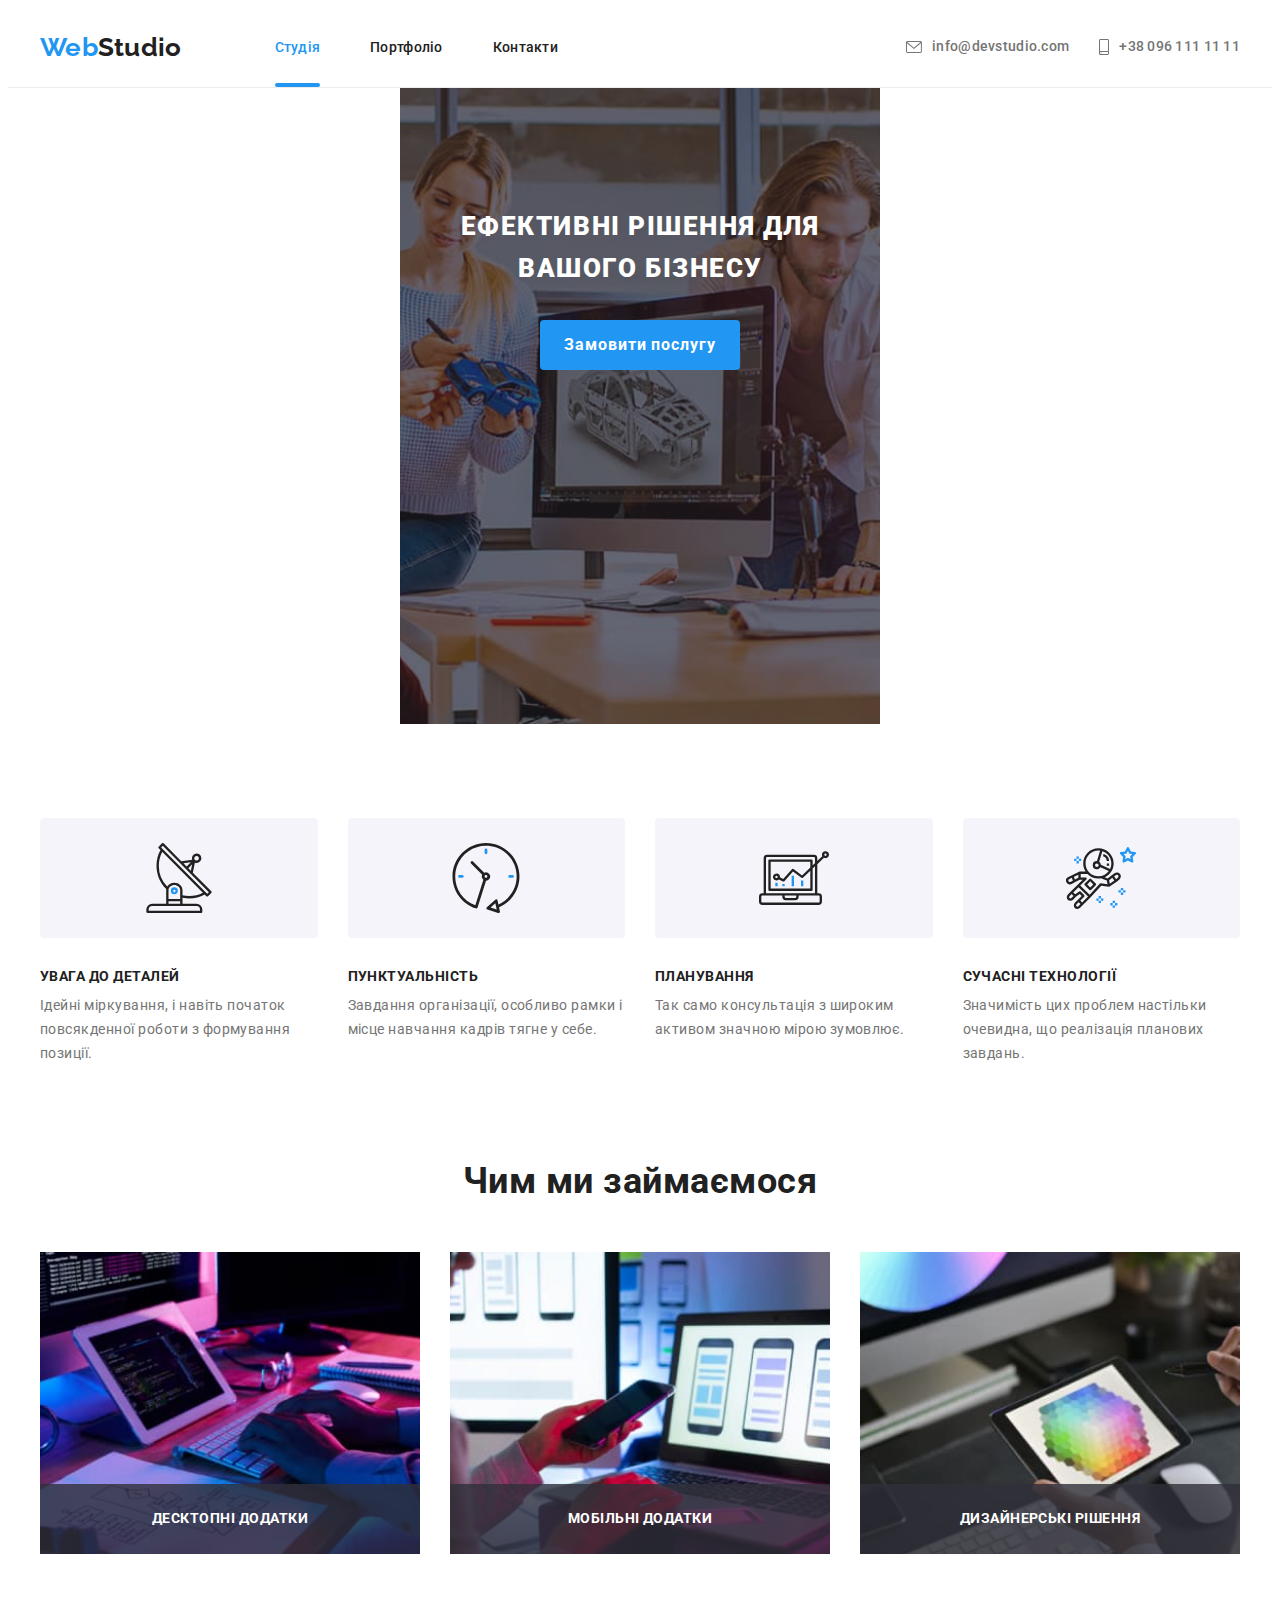
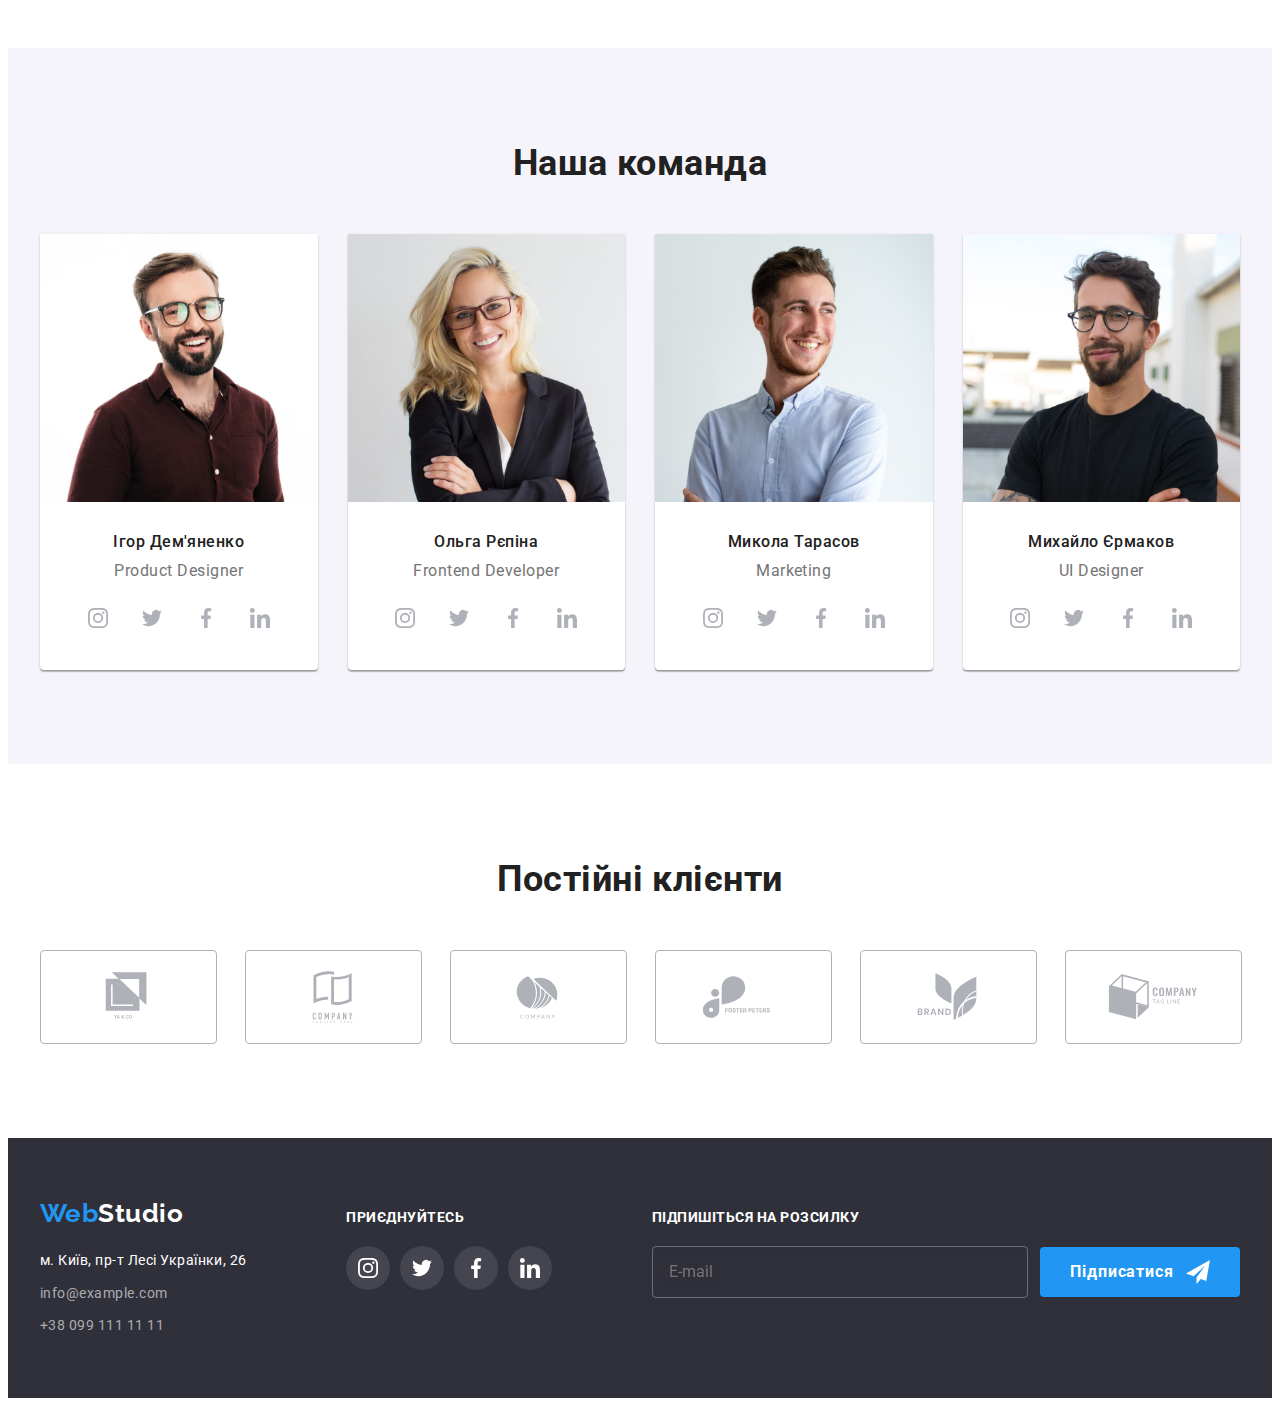
==== commit e1402c9f: "адаптація під смартфон та планшет" ====
--- a/index.html
+++ b/index.html
@@ -1,5 +1,5 @@
 <!DOCTYPE html>
-<html lang="ru">
+<html lang="uk">
   <head>
     <meta charset="UTF-8" />
     <meta http-equiv="X-UA-Compatible" content="IE=edge" />
@@ -22,120 +22,172 @@
   </head>
 
   <body>
-    <!-- <header>
+    <header>
       <div class="container container--header">
         <nav class="site-nav">
           <a href="./index.html" class="logo">Web<span class="logo__header">Studio</span></a>
           <ul class="site-nav__list">
             <li class="site-nav__item">
-              <a href="./index.html" class="site-nav__link site-nav__link--current">Студия</a>
+              <a href="./index.html" class="site-nav__link site-nav__link--current">Студія</a>
             </li>
             <li class="site-nav__item">
-              <a href="./portfolio.html" class="site-nav__link">Портфолио</a>
-            </li>
-            <li class="site-nav__item"><a href="" class="site-nav__link">Контакты</a></li>
+              <a href="./portfolio.html" class="site-nav__link">Портфоліо</a>
+            </li>
+            <li class="site-nav__item"><a href="" class="site-nav__link">Контакти</a></li>
           </ul>
         </nav>
         <address class="contacts">
           <a href="mailto:info@devstudio.com" class="contacts__link">
-            <svg class="contacts__icon" width="16px" height="12">
-              <use href="./images/icons.svg#icon-mail"></use>
+            <svg class="contacts__envelope--desck" width="16px" height="12px">
+              <use href="./images/icons.svg#envelope-desck"></use>
+            </svg>
+            <svg class="contacts__envelope--tabl" width="14px" height="10px">
+              <use href="./images/icons.svg#envelope-tabl"></use>
             </svg>
             info@devstudio.com</a
           >
-          <a href="tel:+380961111111" class="contacts__link"
-            ><svg class="contacts__icon" width="10px" height="16">
-              <use href="./images/icons.svg#icon-phone"></use></svg
-            >+38 096 111 11 11</a
+          <a href="tel:+380961111111" class="contacts__link">
+            <svg class="contacts__smartphone--desck" width="10px" height="16px">
+              <use href="./images/icons.svg#smartphone-desck"></use>
+            </svg>
+            <svg class="contacts__smartphone--tabl" width="10px" height="14px">
+              <use href="./images/icons.svg#smartphone-tabl"></use>
+            </svg>
+            +38 096 111 11 11</a
           >
         </address>
+        <button type="button" class="menu-btn" data-menu-open>
+          <svg class="menu-btn__open" width="40px" height="40px">
+            <use href="./images/icons.svg#menu_40px"></use>
+          </svg>
+        </button>
       </div>
-    </header> -->
+      <div class="mob-menu is-hidden" data-menu>
+        <div class="mob-container">
+          <button type="button" class="menu-btn menu-btn--x" data-menu-close>
+            <svg class="menu-btn__close" width="40px" height="40px">
+              <use href="./images/icons.svg#close_40px"></use>
+            </svg>
+          </button>
+          <ul class="menu-nav__list">
+            <li class="menu-nav__item">
+              <a href="./index.html" class="menu-nav__link menu-nav__link--current">Студія</a>
+            </li>
+            <li class="menu-nav__item">
+              <a href="./portfolio.html" class="menu-nav__link">Портфоліо</a>
+            </li>
+            <li class="menu-nav__item"><a href="" class="menu-nav__link">Контакти</a></li>
+          </ul>
+          <div class="menu-bottom">
+            <address class="menu-contacts">
+              <a href="tel:+380961111111" class="menu-contacts__tel"> +38 096 111 11 11</a>
+              <a href="mailto:info@devstudio.com" class="menu-contacts__email">
+                info@devstudio.com</a
+              >
+            </address>
+            <ul class="menu-social">
+              <li class="menu-social__item">
+                <a class="menu-social__link" href="" aria-label="наш instagram">Instagram </a>
+              </li>
+              <li class="menu-social__item">
+                <a class="menu-social__link" href="" aria-label="наш twitter">Twitter</a>
+              </li>
+              <li class="menu-social__item">
+                <a class="menu-social__link" href="" aria-label="наш facebook">Facebook</a>
+              </li>
+              <li class="menu-social__item">
+                <a class="menu-social__link" href="" aria-label="наш linkedin">Linkedin</a>
+              </li>
+            </ul>
+          </div>
+        </div>
+      </div>
+    </header>
     <main>
-      <!-- <section class="hero">
-        <h1 class="hero__title">Эффективные решения для вашего бизнеса</h1>
-        <button type="button" class="main-button" data-modal-open>Заказать услугу</button>
-      </section> -->
+      <section class="hero">
+        <h1 class="hero__title">Ефективні рішення для вашого бізнесу</h1>
+        <button type="button" class="main-button" data-modal-open>Замовити послугу</button>
+      </section>
       <section class="features">
         <div class="container">
           <!--приховати цей заголовок h2 в css-->
-          <h2 class="features__heading visually-hidden">Наши преимущества</h2>
+          <h2 class="features__heading visually-hidden">Наші переваги</h2>
           <ul class="features__list">
             <li class="features__item">
               <div class="features__icon">
-                <svg width="65" height="70">
-                  <use href="./images/icons.svg#icon-antenna"></use>
+                <svg width="70" height="70">
+                  <use href="./images/icons.svg#antenna"></use>
                 </svg>
               </div>
-              <h3 class="features__title">Внимание к деталям</h3>
+              <h3 class="features__title">УВАГА ДО ДЕТАЛЕЙ</h3>
               <p class="features__description">
-                Идейные соображения, а также начало повседневной работы по формированию позиции.
+                Ідейні міркування, і навіть початок повсякденної роботи з формування позиції.
               </p>
             </li>
             <li class="features__item">
               <div class="features__icon">
                 <svg width="70" height="70">
-                  <use href="./images/icons.svg#icon-clock"></use>
+                  <use href="./images/icons.svg#clock"></use>
                 </svg>
               </div>
-              <h3 class="features__title">Пунктуальность</h3>
+              <h3 class="features__title">ПУНКТУАЛЬНІСТЬ</h3>
               <p class="features__description">
-                Задача организации, в особенности же рамки и место обучения кадров влечет за собой.
+                Завдання організації, особливо рамки і місце навчання кадрів тягне у себе.
               </p>
             </li>
             <li class="features__item">
               <div class="features__icon">
                 <svg width="70" height="70">
-                  <use href="./images/icons.svg#icon-diagram"></use>
+                  <use href="./images/icons.svg#diagram"></use>
                 </svg>
               </div>
-              <h3 class="features__title">Планирование</h3>
+              <h3 class="features__title">ПЛАНУВАННЯ</h3>
               <p class="features__description">
-                Равным образом консультация с широким активом в значительной степени обуславливает.
+                Так само консультація з широким активом значною мірою зумовлює.
               </p>
             </li>
             <li class="features__item">
               <div class="features__icon">
                 <svg width="70" height="70">
-                  <use href="./images/icons.svg#icon-astronaut"></use>
+                  <use href="./images/icons.svg#astronaut"></use>
                 </svg>
               </div>
-              <h3 class="features__title">Современные технологии</h3>
+              <h3 class="features__title">СУЧАСНІ ТЕХНОЛОГІЇ</h3>
               <p class="features__description">
-                Значимость этих проблем настолько очевидна, что реализация плановых заданий.
+                Значимість цих проблем настільки очевидна, що реалізація планових завдань.
               </p>
             </li>
           </ul>
         </div>
       </section>
-      <!-- <section class="directions">
+      <section class="directions">
         <div class="container">
-          <h2 class="directions__title">Чем мы занимаемся</h2>
+          <h2 class="directions__title">Чим ми займаємося</h2>
           <ul class="directions__list">
             <li class="directions__item">
-              <img src="./images/doing1.jpg" width="370" alt="руки на клавиатуре, на екране код" />
-              <p class="directions__text">Десктопные приложения</p>
+              <img src="./images/doing1.jpg" width="370" alt="руки на клавіатурі, на екрані код" />
+              <p class="directions__text">Десктопні додатки</p>
             </li>
             <li class="directions__item">
               <img
                 src="./images/doing2.jpg"
                 width="370"
-                alt="мобильный телефон в руке и на экране"
+                alt="мобильний телефон в руці та на екрані"
               />
-              <p class="directions__text">Мобильные приложения</p>
+              <p class="directions__text">Мобільні додатки</p>
             </li>
             <li class="directions__item">
               <img
                 src="./images/doing3.jpg"
                 width="370"
-                alt="цветовая палитра на экране планшета"
+                alt="кольорова палітра на екрані планшету"
               />
-              <p class="directions__text">Дизайнерские решения</p>
-            </li>
-          </ul>
-        </div>
-      </section> -->
-      <!-- <section class="team">
+              <p class="directions__text">Дизайнерські рішення</p>
+            </li>
+          </ul>
+        </div>
+      </section>
+      <section class="team">
         <div class="container">
           <h2 class="team__title">Наша команда</h2>
           <ul class="team__list">
@@ -144,35 +196,35 @@
                 class="member__photo"
                 src="./images/demiyanenko.jpg"
                 width="270"
-                alt="мужчина в коричневой рубашке, в очках и с бородой"
+                alt="чоловік в окулярах посміхається"
               />
               <div class="member__description">
-                <h3 class="member__name">Игорь Демьяненко</h3>
+                <h3 class="member__name">Ігор Дем'яненко</h3>
                 <p class="member__position">Product Designer</p>
                 <ul class="social">
                   <li class="social__item">
-                    <a class="social__icon" href="" aria-label="instagram Игорь Демьяненко">
-                      <svg class="social__logo" width="20" height="20">
-                        <use href="./images/icons.svg#icon-instagram"></use>
+                    <a class="social__icon" href="" aria-label="instagram Ігор Дем'яненко">
+                      <svg class="social__logo" width="20" height="20">
+                        <use href="./images/icons.svg#instagram"></use>
                       </svg>
                     </a>
                   </li>
                   <li class="social__item">
-                    <a class="social__icon" href="" aria-label="twitter Игорь Демьяненко">
-                      <svg class="social__logo" width="20" height="16">
-                        <use href="./images/icons.svg#icon-twitter"></use></svg
-                    ></a>
-                  </li>
-                  <li class="social__item">
-                    <a class="social__icon" href="" aria-label="facebook Игорь Демьяненко">
-                      <svg class="social__logo" width="10" height="20">
-                        <use href="./images/icons.svg#icon-facebook"></use></svg
-                    ></a>
-                  </li>
-                  <li class="social__item">
-                    <a class="social__icon" href="" aria-label="linkedin Игорь Демьяненко">
-                      <svg class="social__logo" width="20" height="20">
-                        <use href="./images/icons.svg#icon-linkedin"></use></svg
+                    <a class="social__icon" href="" aria-label="twitter Ігор Дем'яненко">
+                      <svg class="social__logo" width="20" height="20">
+                        <use href="./images/icons.svg#twitter"></use></svg
+                    ></a>
+                  </li>
+                  <li class="social__item">
+                    <a class="social__icon" href="" aria-label="facebook Ігор Дем'яненко">
+                      <svg class="social__logo" width="20" height="20">
+                        <use href="./images/icons.svg#facebook"></use></svg
+                    ></a>
+                  </li>
+                  <li class="social__item">
+                    <a class="social__icon" href="" aria-label="linkedin Ігор Дем'яненко">
+                      <svg class="social__logo" width="20" height="20">
+                        <use href="./images/icons.svg#linkedin"></use></svg
                     ></a>
                   </li>
                 </ul>
@@ -183,35 +235,35 @@
                 class="member__photo"
                 src="./images/repina.jpg"
                 width="270"
-                alt="девушка блондинка в черном пиджакеи очках"
+                alt="дівчина блондинка в окулярах посміхається"
               />
               <div class="member__description">
-                <h3 class="member__name">Ольга Репина</h3>
+                <h3 class="member__name">Ольга Рєпіна</h3>
                 <p class="member__position">Frontend Developer</p>
                 <ul class="social">
                   <li class="social__item">
-                    <a class="social__icon" href="" aria-label="instagram Ольга Репина">
-                      <svg class="social__logo" width="20" height="20">
-                        <use href="./images/icons.svg#icon-instagram"></use>
+                    <a class="social__icon" href="" aria-label="instagram Ольга Рєпіна">
+                      <svg class="social__logo" width="20" height="20">
+                        <use href="./images/icons.svg#instagram"></use>
                       </svg>
                     </a>
                   </li>
                   <li class="social__item">
-                    <a class="social__icon" href="" aria-label="twitter Ольга Репина">
-                      <svg class="social__logo" width="20" height="16">
-                        <use href="./images/icons.svg#icon-twitter"></use></svg
-                    ></a>
-                  </li>
-                  <li class="social__item">
-                    <a class="social__icon" href="" aria-label="facebook Ольга Репина">
-                      <svg class="social__logo" width="10" height="20">
-                        <use href="./images/icons.svg#icon-facebook"></use></svg
-                    ></a>
-                  </li>
-                  <li class="social__item">
-                    <a class="social__icon" href="" aria-label="linkedin Ольга Репина">
-                      <svg class="social__logo" width="20" height="20">
-                        <use href="./images/icons.svg#icon-linkedin"></use></svg
+                    <a class="social__icon" href="" aria-label="twitter Ольга Рєпіна">
+                      <svg class="social__logo" width="20" height="20">
+                        <use href="./images/icons.svg#twitter"></use></svg
+                    ></a>
+                  </li>
+                  <li class="social__item">
+                    <a class="social__icon" href="" aria-label="facebook Ольга Рєпіна">
+                      <svg class="social__logo" width="20" height="20">
+                        <use href="./images/icons.svg#facebook"></use></svg
+                    ></a>
+                  </li>
+                  <li class="social__item">
+                    <a class="social__icon" href="" aria-label="linkedin Ольга Рєпіна">
+                      <svg class="social__logo" width="20" height="20">
+                        <use href="./images/icons.svg#linkedin"></use></svg
                     ></a>
                   </li>
                 </ul>
@@ -222,35 +274,35 @@
                 class="member__photo"
                 src="./images/tarasov.jpg"
                 width="270"
-                alt="мужчина в голубой рубашке и с бородой"
+                alt="чоловік у блакитній сорочці посміхається"
               />
               <div class="member__description">
-                <h3 class="member__name">Николай Тарасов</h3>
+                <h3 class="member__name">Микола Тарасов</h3>
                 <p class="member__position">Marketing</p>
                 <ul class="social">
                   <li class="social__item">
-                    <a class="social__icon" href="" aria-label="instagram Николай Тарасов">
-                      <svg class="social__logo" width="20" height="20">
-                        <use href="./images/icons.svg#icon-instagram"></use>
+                    <a class="social__icon" href="" aria-label="instagram Микола Тарасов">
+                      <svg class="social__logo" width="20" height="20">
+                        <use href="./images/icons.svg#instagram"></use>
                       </svg>
                     </a>
                   </li>
                   <li class="social__item">
-                    <a class="social__icon" href="" aria-label="twitter Николай Тарасов">
-                      <svg class="social__logo" width="20" height="16">
-                        <use href="./images/icons.svg#icon-twitter"></use></svg
-                    ></a>
-                  </li>
-                  <li class="social__item">
-                    <a class="social__icon" href="" aria-label="facebook Николай Тарасов">
-                      <svg class="social__logo" width="10" height="20">
-                        <use href="./images/icons.svg#icon-facebook"></use></svg
-                    ></a>
-                  </li>
-                  <li class="social__item">
-                    <a class="social__icon" href="" aria-label="linkedin Николай Тарасов">
-                      <svg class="social__logo" width="20" height="20">
-                        <use href="./images/icons.svg#icon-linkedin"></use></svg
+                    <a class="social__icon" href="" aria-label="twitter Микола Тарасов">
+                      <svg class="social__logo" width="20" height="20">
+                        <use href="./images/icons.svg#twitter"></use></svg
+                    ></a>
+                  </li>
+                  <li class="social__item">
+                    <a class="social__icon" href="" aria-label="facebook Микола Тарасов">
+                      <svg class="social__logo" width="20" height="20">
+                        <use href="./images/icons.svg#facebook"></use></svg
+                    ></a>
+                  </li>
+                  <li class="social__item">
+                    <a class="social__icon" href="" aria-label="linkedin Микола Тарасов">
+                      <svg class="social__logo" width="20" height="20">
+                        <use href="./images/icons.svg#linkedin"></use></svg
                     ></a>
                   </li>
                 </ul>
@@ -261,35 +313,35 @@
                 class="member__photo"
                 src="./images/ermakov.jpg"
                 width="270"
-                alt="мужчина в черной футболке, с бородой и в очках"
+                alt="чоловік у чорній футболці, з бородою та в окулярах"
               />
               <div class="member__description">
-                <h3 class="member__name">Михаил Ермаков</h3>
+                <h3 class="member__name">Михайло Єрмаков</h3>
                 <p class="member__position">UI Designer</p>
                 <ul class="social">
                   <li class="social__item">
-                    <a class="social__icon" href="" aria-label="instagram Михаил Ермаков">
-                      <svg class="social__logo" width="20" height="20">
-                        <use href="./images/icons.svg#icon-instagram"></use>
+                    <a class="social__icon" href="" aria-label="instagram Михайло Єрмаков">
+                      <svg class="social__logo" width="20" height="20">
+                        <use href="./images/icons.svg#instagram"></use>
                       </svg>
                     </a>
                   </li>
                   <li class="social__item">
-                    <a class="social__icon" href="" aria-label="twitter Михаил Ермаков">
-                      <svg class="social__logo" width="20" height="16">
-                        <use href="./images/icons.svg#icon-twitter"></use></svg
-                    ></a>
-                  </li>
-                  <li class="social__item">
-                    <a class="social__icon" href="" aria-label="facebook Михаил Ермаков">
-                      <svg class="social__logo" width="10" height="20">
-                        <use href="./images/icons.svg#icon-facebook"></use></svg
-                    ></a>
-                  </li>
-                  <li class="social__item">
-                    <a class="social__icon" href="" aria-label="linkedin Михаил Ермаков">
-                      <svg class="social__logo" width="20" height="20">
-                        <use href="./images/icons.svg#icon-linkedin"></use></svg
+                    <a class="social__icon" href="" aria-label="twitter Михайло Єрмаков">
+                      <svg class="social__logo" width="20" height="20">
+                        <use href="./images/icons.svg#twitter"></use></svg
+                    ></a>
+                  </li>
+                  <li class="social__item">
+                    <a class="social__icon" href="" aria-label="facebook Михайло Єрмаков">
+                      <svg class="social__logo" width="20" height="20">
+                        <use href="./images/icons.svg#facebook"></use></svg
+                    ></a>
+                  </li>
+                  <li class="social__item">
+                    <a class="social__icon" href="" aria-label="linkedin Михайло Єрмаков">
+                      <svg class="social__logo" width="20" height="20">
+                        <use href="./images/icons.svg#linkedin"></use></svg
                     ></a>
                   </li>
                 </ul>
@@ -297,53 +349,53 @@
             </li>
           </ul>
         </div>
-      </section> -->
-      <!-- <section class="clients">
+      </section>
+      <section class="clients">
         <div class="container">
-          <h2 class="clients__title">Постоянные клиенты</h2>
+          <h2 class="clients__title">Постійні клієнти</h2>
           <ul class="clients__list">
             <li class="clients__items">
               <a href="" class="clients__link" aria-label="company1">
                 <svg class="clients__icon" width="106" height="60">
-                  <use href="./images/icons.svg#icon-client1"></use>
+                  <use href="./images/icons.svg#client1"></use>
                 </svg>
               </a>
             </li>
             <li class="clients__items">
               <a href="" class="clients__link" aria-label="company2"
                 ><svg class="clients__icon" width="106" height="60">
-                  <use href="./images/icons.svg#icon-client2"></use></svg
+                  <use href="./images/icons.svg#client2"></use></svg
               ></a>
             </li>
             <li class="clients__items">
               <a href="" class="clients__link" aria-label="company3"
                 ><svg class="clients__icon" width="106" height="60">
-                  <use href="./images/icons.svg#icon-client3"></use></svg
+                  <use href="./images/icons.svg#client3"></use></svg
               ></a>
             </li>
             <li class="clients__items">
               <a href="" class="clients__link" aria-label="company4"
                 ><svg class="clients__icon" width="106" height="60">
-                  <use href="./images/icons.svg#icon-client4"></use></svg
+                  <use href="./images/icons.svg#client4"></use></svg
               ></a>
             </li>
             <li class="clients__items">
               <a href="" class="clients__link" aria-label="company5"
                 ><svg class="clients__icon" width="106" height="60">
-                  <use href="./images/icons.svg#icon-client5"></use></svg
+                  <use href="./images/icons.svg#client5"></use></svg
               ></a>
             </li>
             <li class="clients__items">
               <a href="" class="clients__link" aria-label="company6"
                 ><svg class="clients__icon" width="106" height="60">
-                  <use href="./images/icons.svg#icon-client6"></use></svg
-              ></a>
-            </li>
-          </ul>
-        </div>
-      </section> -->
+                  <use href="./images/icons.svg#client6"></use></svg
+              ></a>
+            </li>
+          </ul>
+        </div>
+      </section>
     </main>
-    <!-- <footer>
+    <footer>
       <div class="container container--footer">
         <div class="footer-contacts">
           <a href="./index.html" class="logo">Web<span class="logo__footer">Studio</span></a>
@@ -355,7 +407,7 @@
                   target="_blank"
                   rel="noopener noreferrer nofollow"
                   class="address__map"
-                  >г. Киев, пр-т Леси Украинки, 26</a
+                  >м. Київ, пр-т Лесі Українки, 26</a
                 >
               </li>
               <li class="address__item">
@@ -368,37 +420,37 @@
           </address>
         </div>
         <div class="footer-socials">
-          <p class="footer-socials__text">присоединяйтесь</p>
+          <p class="footer-socials__text">приєднуйтесь</p>
           <ul class="social">
             <li class="social__item">
               <a class="social__icon social__icon--footer" href="" aria-label="наш instagram">
                 <svg class="social__logo" width="20" height="20">
-                  <use href="./images/icons.svg#icon-instagram"></use>
+                  <use href="./images/icons.svg#instagram"></use>
                 </svg>
               </a>
             </li>
             <li class="social__item">
               <a class="social__icon social__icon--footer" href="" aria-label="наш twitter">
-                <svg class="social__logo" width="20" height="16">
-                  <use href="./images/icons.svg#icon-twitter"></use></svg
+                <svg class="social__logo" width="20" height="20">
+                  <use href="./images/icons.svg#twitter"></use></svg
               ></a>
             </li>
             <li class="social__item">
               <a class="social__icon social__icon--footer" href="" aria-label="наш facebook">
-                <svg class="social__logo" width="10" height="20">
-                  <use href="./images/icons.svg#icon-facebook"></use></svg
+                <svg class="social__logo" width="20" height="20">
+                  <use href="./images/icons.svg#facebook"></use></svg
               ></a>
             </li>
             <li class="social__item">
               <a class="social__icon social__icon--footer" href="" aria-label="наш linkedin">
                 <svg class="social__logo" width="20" height="20">
-                  <use href="./images/icons.svg#icon-linkedin"></use></svg
+                  <use href="./images/icons.svg#linkedin"></use></svg
               ></a>
             </li>
           </ul>
         </div>
         <div class="footer-form">
-          <p class="footer-form__text">Подпишитесь на рассылку</p>
+          <p class="footer-form__text">Підпишіться на розсилку</p>
           <form class="subscribe">
             <input
               class="subscribe__email"
@@ -408,16 +460,16 @@
               required
             />
             <button class="main-button main-button--right-icon" type="submit">
-              Подписаться
+              Підписатися
               <svg class="main-button__icon" width="24px" height="24px">
-                <use href="./images/icons.svg#icon-send"></use>
+                <use href="./images/icons.svg#send"></use>
               </svg>
             </button>
           </form>
         </div>
       </div>
-    </footer> -->
-    <!-- <div class="backdrop backdrop--is-hidden" data-modal>
+    </footer>
+    <div class="backdrop backdrop--is-hidden" data-modal>
       <div class="modal">
         <button class="close" data-modal-close>
           <svg class="close__icon" width="11" height="11">
@@ -473,7 +525,8 @@
           <button type="submit" class="main-button main-button--outline">Отправить</button>
         </form>
       </div>
-    </div> -->
+    </div>
     <script src="./js/modal.js"></script>
+    <script src="./js/menu.js"></script>
   </body>
 </html>
--- a/css/main.min.css
+++ b/css/main.min.css
@@ -1 +1 @@
-:root{--accent-color: #2196f3;--base-color: #ffffff;--heading-color: #212121;--text-color: #757575;--btn-color: #f5f4fa;--social-color: #afb1b8}.visually-hidden{position:absolute;white-space:nowrap;width:1px;height:1px;overflow:hidden;border:0;padding:0;clip:rect(0 0 0 0);clip-path:inset(50%);margin:-1px}body{background-color:var(--base-color);color:var(--heading-color);font-family:Roboto,sans-serif;letter-spacing:.03em}header{border-bottom:1px solid #ececec;font-weight:500;font-size:14px;line-height:1.14;letter-spacing:.02em}footer{padding-top:60px;padding-bottom:60px;background-color:#2f303a}h2{font-weight:700}img{display:block;max-width:100%;height:auto}h1,h2,h3,h4,h5,h6,p,ul,li{margin:0;padding:0}ul{list-style:none}a{text-decoration:none}.container{margin-left:auto;margin-right:auto;width:480px;padding-left:15px;padding-right:15px;margin-left:auto;margin-right:auto}.main-button{margin-left:auto;margin-right:auto;min-width:200px;border-radius:4px;padding-top:10px;padding-bottom:10px;background-color:var(--accent-color);color:var(--base-color);border:none;cursor:pointer;display:block;font-family:inherit;font-weight:700;font-size:16px;line-height:1.88;letter-spacing:.06em;transition-property:background-color;transition-duration:250ms;transition-timing-function:cubic-bezier(0.4, 0, 0.2, 1)}.main-button:hover,.main-button:focus{background-color:#188ce8}.backdrop{position:fixed;top:0;left:0;width:100%;height:100%;background-color:rgba(0,0,0,.2);opacity:1;transition-property:opacity;transition-duration:250ms;transition-timing-function:cubic-bezier(0.4, 0, 0.2, 1)}.backdrop--is-hidden{opacity:0;pointer-events:none;visibility:hidden}.modal{position:absolute;top:50%;left:50%;transform:translate(-50%, -50%) scale(1);width:528px;height:581px;border-radius:4px;padding:40px;background-color:var(--base-color);box-shadow:0px 1px 3px rgba(0,0,0,.12),0px 1px 1px rgba(0,0,0,.14),0px 2px 1px rgba(0,0,0,.2);transition-property:transform visibility;transition-duration:250ms;transition-timing-function:cubic-bezier(0.4, 0, 0.2, 1)}.modal__title{margin-bottom:12px;font-weight:700;font-size:20px;line-height:1.15;letter-spacing:.03em;text-align:center;color:var(--heading-color)}.backdrop--is-hidden .modal{transform:translate(-50%, -50%) scale(2.3, 1.5)}.close{position:absolute;right:8px;top:8px;width:30px;height:30px;border-radius:50%;cursor:pointer;background:var(--base-color);border:1px solid rgba(0,0,0,.1)}.close__icon{position:absolute;top:50%;left:50%;transform:translate(-50%, -50%);fill:#000;transition-property:fill;transition-duration:250ms;transition-timing-function:cubic-bezier(0.4, 0, 0.2, 1)}.close:hover .close__icon,.close:focus .close__icon{fill:var(--accent-color)}.form__textarea,.form__input{border:1px solid rgba(33,33,33,.2);border-radius:4px;font-size:12px;line-height:1.17;transition-property:border-color;transition-duration:250ms;transition-timing-function:cubic-bezier(0.4, 0, 0.2, 1)}.check__conditions:focus-visible,.check__input:focus-visible+.check__icons,.close:focus-visible{outline:3px solid var(--accent-color)}.form__field{display:flex;flex-direction:column;position:relative}.form__field:not(:last-of-type){margin-bottom:10px}.form__label{margin-bottom:4px;font-weight:400;font-size:12px;line-height:1.17;letter-spacing:.01em;color:var(--text-color)}.form__input{padding:12px 12px 12px 42px}.form__input:hover,.form__input:focus{border-color:var(--accent-color)}.form__input:focus-visible{outline:1px solid var(--accent-color)}.form__textarea{padding:12px 16px;resize:none}.form__textarea:hover,.form__textarea:focus{border-color:var(--accent-color)}.form__textarea:focus-visible{outline:1px solid var(--accent-color)}.form__textarea::placeholder{font-weight:400;font-size:12px;line-height:1.17;letter-spacing:.01em;color:rgba(117,117,117,.5)}.form__icon{position:absolute;bottom:11px;left:12px;fill:var(--heading-color);transition-property:fill;transition-duration:250ms;transition-timing-function:cubic-bezier(0.4, 0, 0.2, 1)}.form__input:focus+.form__icon,.form__input:hover+.form__icon{fill:var(--accent-color)}.check{display:flex;justify-content:center;align-items:center;font-weight:400;font-size:14px;line-height:1.71;color:var(--text-color);margin-top:25px;margin-bottom:30px}.check__input{appearance:none;position:absolute;transform:translateX(-202px)}.check__icons{position:relative;margin-right:7px;line-height:0}.check__enabled{position:absolute;top:0;left:0;opacity:0;transition-property:opacity;transition-duration:250ms;transition-timing-function:cubic-bezier(0.4, 0, 0.2, 1)}.check__input:checked+.check__icons>.check__enabled{opacity:1}.check__disabled{opacity:1;transition-property:opacity;transition-duration:250ms;transition-timing-function:cubic-bezier(0.4, 0, 0.2, 1)}.check__input:checked+.check__icons>.check__disabled{opacity:0}.main-button--outline:focus-visible{outline:3px solid var(--accent-color)}.check__conditions{color:var(--accent-color)}.container--header{display:flex;align-items:center}.site-nav{display:flex;align-items:center}.logo{padding-top:10px;padding-bottom:10px;color:var(--accent-color);font-family:Raleway,sans-serif;font-weight:700;font-size:26px;line-height:1.19}.logo__header{color:#000}.site-nav__list{display:flex;margin-left:93px}.site-nav__item:not(:last-child){margin-right:50px}.site-nav__link{display:inline-block;position:relative;padding-top:32px;padding-bottom:31px;color:var(--heading-color);transition-property:color;transition-duration:250ms;transition-timing-function:cubic-bezier(0.4, 0, 0.2, 1)}.site-nav__link:hover,.site-nav__link:focus{color:var(--accent-color)}.site-nav__link--current{color:var(--accent-color)}.site-nav__link--current::after{content:"";position:absolute;left:0;bottom:0;width:100%;height:4px;border-radius:2px;background-color:var(--accent-color)}.contacts{display:flex;margin-left:auto}.contacts__link{display:flex;align-items:center;padding-top:32px;padding-bottom:31px;color:var(--text-color);font-style:normal;transition-property:color;transition-duration:250ms;transition-timing-function:cubic-bezier(0.4, 0, 0.2, 1)}.contacts__link:not(:last-child){margin-right:50px}.contacts__link:hover,.contacts__link:focus{color:var(--accent-color)}.contacts__icon{fill:currentColor;margin-right:10px}.hero{max-width:1600px;height:600px;margin-left:auto;margin-right:auto;padding-top:200px;padding-bottom:200px;background-color:#c4c4c4;background-image:linear-gradient(rgba(47, 48, 58, 0.4), rgba(47, 48, 58, 0.4)),url("../images/hero.jpg");background-repeat:no-repeat;background-size:cover;background-position:center;text-align:center}.hero__title{width:696px;margin-left:auto;margin-right:auto;margin-bottom:30px;color:var(--base-color);font-weight:900;font-size:44px;line-height:1.36;letter-spacing:.06em;text-transform:uppercase}.features{padding-top:60px;padding-bottom:60px}.features__item{max-width:100%}.features__icon{display:flex;justify-content:center;align-items:center;margin-bottom:30px;height:120px;border-radius:4px;background-color:var(--btn-color)}.features__title{margin-bottom:10px;font-size:14px;line-height:1.43;text-transform:uppercase}.features__description{color:var(--text-color);font-size:14px;line-height:1.71}.directions{padding-top:0;padding-bottom:94px}.directions__title{margin-bottom:50px;font-size:36px;line-height:1.17;text-align:center}.directions__list{display:flex}.directions__item{position:relative}.directions__item:not(:last-child){margin-right:30px}.directions__text{display:flex;justify-content:center;align-items:center;position:absolute;bottom:0;height:70px;width:100%;background-color:rgba(47,48,58,.8);color:var(--base-color);font-weight:700;font-size:14px;line-height:1.14;text-align:center;text-transform:uppercase}.team{padding-top:94px;padding-bottom:94px;background-color:var(--btn-color)}.team__title{margin-bottom:50px;font-size:36px;line-height:1.17;text-align:center}.team__list{display:flex}.member{border-radius:0px 0px 4px 4px;background-color:var(--base-color);width:270px;box-shadow:0px 1px 3px rgba(0,0,0,.12),0px 1px 1px rgba(0,0,0,.14),0px 2px 1px rgba(0,0,0,.2)}.member:not(:last-child){margin-right:30px}.member__description{padding-top:30px;padding-bottom:30px}.member__name{margin-bottom:10px;font-weight:500;font-size:16px;line-height:1.19;text-align:center}.member__position{margin-bottom:16px;color:var(--text-color);font-size:16px;line-height:1.19;text-align:center}.social{display:flex;justify-content:center}.social__item:not(:last-child){margin-right:10px}.social__icon{display:flex;justify-content:center;align-items:center;width:44px;height:44px;border-radius:50%;color:var(--social-color);background-color:var(--base-color);transition-property:color background-color;transition-duration:250ms;transition-timing-function:cubic-bezier(0.4, 0, 0.2, 1)}.social__icon:hover,.social__icon:focus{background-color:var(--accent-color);color:var(--base-color)}.social__logo{fill:currentColor}.clients{padding-top:94px;padding-bottom:94px}.clients__title{margin-bottom:50px;font-size:36px;line-height:1.17;text-align:center}.clients__list{display:flex;justify-content:center}.clients__items:not(:last-child){margin-right:30px}.clients__link{display:flex;justify-content:center;align-items:center;width:170px;height:92px;border-radius:4px;border:1px solid var(--social-color);color:var(--social-color);transition-property:color border-color;transition-duration:250ms;transition-timing-function:cubic-bezier(0.4, 0, 0.2, 1)}.clients__link:hover,.clients__link:focus{color:var(--accent-color);border-color:var(--accent-color)}.clients__icon{fill:currentColor}.portfolio{padding-top:94px;padding-bottom:94px}.filters{display:flex;justify-content:center;margin-bottom:50px}.filters__btn{padding-top:6px;padding-right:22px;padding-bottom:6px;padding-left:22px;border-radius:4px;color:var(--heading-color);background-color:var(--btn-color);border:none;cursor:pointer;font-family:inherit;font-weight:500;font-size:16px;line-height:1.62;letter-spacing:inherit;text-align:center;transition-property:color background-color box-shadow;transition-duration:250ms;transition-timing-function:cubic-bezier(0.4, 0, 0.2, 1)}.filters__btn:hover,.filters__btn:focus{background-color:var(--accent-color);color:var(--base-color);box-shadow:0px 3px 1px rgba(0,0,0,.1),0px 1px 2px rgba(0,0,0,.08),0px 2px 2px rgba(0,0,0,.12)}.filters__item:not(:last-child){margin-right:6px}.works{display:flex;flex-wrap:wrap;gap:30px}.works__item{flex-basis:calc((100% - 60px)/3)}.works__link{display:inline-block;transition-property:box-shadow;transition-duration:250ms;transition-timing-function:cubic-bezier(0.4, 0, 0.2, 1)}.works__link:hover,.works__link:focus{box-shadow:0px 1px 1px rgba(0,0,0,.12),0px 4px 4px rgba(0,0,0,.06),1px 4px 6px rgba(0,0,0,.16)}.overlay{position:relative;overflow:hidden}.overlay__text{position:absolute;top:0;left:0;transform:translateY(100%);width:100%;height:100%;padding:63px 24px;background-color:rgba(33,150,243,.9);font-weight:400;font-size:18px;line-height:1.56;color:var(--base-color);transition-property:transform;transition-duration:250ms;transition-timing-function:cubic-bezier(0.4, 0, 0.2, 1)}.works__link:hover .overlay__text,.works__link:focus .overlay__text{transform:translateY(0)}.projekt{padding-right:24px;padding-bottom:20px;padding-left:24px;padding-top:20px;border:1px solid #eee;border-top:none}.projekt__title{margin-bottom:4px;color:var(--heading-color);font-weight:700;font-size:18px;line-height:2;letter-spacing:.06em}.projekt__category{color:var(--text-color);font-size:16px;line-height:1.88}.container--footer{display:flex;align-items:baseline}.logo__footer{color:var(--base-color)}.address{margin-top:20px;font-style:normal;font-size:14px;line-height:1.5}.address__item:not(:last-child){margin-bottom:9px}.address__map{color:var(--base-color);transition-property:color;transition-duration:250ms;transition-timing-function:cubic-bezier(0.4, 0, 0.2, 1)}.address__map:hover,.address__map:focus{color:var(--accent-color)}.address__tel,.address__mail{color:rgba(255,255,255,.6);transition-property:color;transition-duration:250ms;transition-timing-function:cubic-bezier(0.4, 0, 0.2, 1)}.address__tel:hover,.address__tel:focus,.address__mail:hover,.address__mail:focus{color:var(--accent-color)}.footer-socials{margin-left:83px}.footer-socials__text,.footer-form__text{margin-bottom:20px;font-weight:700;font-size:14px;line-height:1.14;text-transform:uppercase;color:var(--base-color)}.social__icon--footer{color:var(--base-color);background-color:rgba(255,255,255,.1);transition-property:background-color;transition-duration:250ms;transition-timing-function:cubic-bezier(0.4, 0, 0.2, 1)}.social__icon--footer:hover,.social__icon--footer:focus{background-color:var(--accent-color);color:var(--base-color)}.footer-form{margin-left:auto}.subscribe{display:flex;align-items:center}.subscribe__email{padding:14px 0 14px 16px;margin-right:12px;width:358px;font-weight:400;font-size:16px;line-height:1.25;color:rgba(255,255,255,.6);background-color:rgba(0,0,0,0);border:1px solid rgba(255,255,255,.3);filter:drop-shadow(0px 4px 4px rgba(0, 0, 0, 0.15));border-radius:4px}.main-button--right-icon{display:flex;justify-content:center;align-items:center}.main-button__icon{margin-left:10px}/*# sourceMappingURL=main.min.css.map */+:root{--accent-color: #2196f3;--base-color: #ffffff;--heading-color: #212121;--text-color: #757575;--btn-color: #f5f4fa;--social-color: #afb1b8}.visually-hidden{position:absolute;white-space:nowrap;width:1px;height:1px;overflow:hidden;border:0;padding:0;clip:rect(0 0 0 0);clip-path:inset(50%);margin:-1px}body{background-color:#fff;color:#212121;font-family:Roboto,sans-serif;letter-spacing:.03em}header{border-bottom:1px solid #ececec;font-weight:500;font-size:14px;line-height:1.14;letter-spacing:.02em}footer{padding-top:60px;padding-bottom:60px;background-color:#2f303a}h2{font-weight:700}img{display:block;max-width:100%;height:auto;width:100%}h1,h2,h3,h4,h5,h6,p,ul,ol,li{margin:0;padding:0}ul,ol{list-style:none}a{text-decoration:none}input,button,textarea,select{font:inherit}.container{margin-left:auto;margin-right:auto;padding-left:15px;padding-right:15px}@media screen and (min-width: 480px){.container{width:480px}}@media screen and (min-width: 768px){.container{width:768px}}@media screen and (min-width: 1200px){.container{width:1200px}}.main-button{margin-left:auto;margin-right:auto;min-width:200px;border-radius:4px;padding-top:10px;padding-bottom:10px;background-color:var(--accent-color);color:var(--base-color);border:none;cursor:pointer;display:block;font-family:inherit;font-weight:700;font-size:16px;line-height:1.88;letter-spacing:.06em;transition-property:background-color;transition-duration:250ms;transition-timing-function:cubic-bezier(0.4, 0, 0.2, 1)}.main-button:hover,.main-button:focus{background-color:#188ce8}.backdrop{position:fixed;top:0;left:0;width:100%;height:100%;background-color:rgba(0,0,0,.2);opacity:1;transition-property:opacity;transition-duration:250ms;transition-timing-function:cubic-bezier(0.4, 0, 0.2, 1)}.backdrop--is-hidden{opacity:0;pointer-events:none;visibility:hidden}.modal{position:absolute;top:50%;left:50%;transform:translate(-50%, -50%) scale(1);width:528px;height:581px;border-radius:4px;padding:40px;background-color:var(--base-color);box-shadow:0px 1px 3px rgba(0,0,0,.12),0px 1px 1px rgba(0,0,0,.14),0px 2px 1px rgba(0,0,0,.2);transition-property:transform visibility;transition-duration:250ms;transition-timing-function:cubic-bezier(0.4, 0, 0.2, 1)}.modal__title{margin-bottom:12px;font-weight:700;font-size:20px;line-height:1.15;letter-spacing:.03em;text-align:center;color:var(--heading-color)}.backdrop--is-hidden .modal{transform:translate(-50%, -50%) scale(2.3, 1.5)}.close{position:absolute;right:8px;top:8px;width:30px;height:30px;border-radius:50%;cursor:pointer;background:var(--base-color);border:1px solid rgba(0,0,0,.1)}.close__icon{position:absolute;top:50%;left:50%;transform:translate(-50%, -50%);fill:#000;transition-property:fill;transition-duration:250ms;transition-timing-function:cubic-bezier(0.4, 0, 0.2, 1)}.close:hover .close__icon,.close:focus .close__icon{fill:var(--accent-color)}.form__textarea,.form__input{border:1px solid rgba(33,33,33,.2);border-radius:4px;font-size:12px;line-height:1.17;transition-property:border-color;transition-duration:250ms;transition-timing-function:cubic-bezier(0.4, 0, 0.2, 1)}.check__conditions:focus-visible,.check__input:focus-visible+.check__icons,.close:focus-visible{outline:3px solid var(--accent-color)}.form__field{display:flex;flex-direction:column;position:relative}.form__field:not(:last-of-type){margin-bottom:10px}.form__label{margin-bottom:4px;font-weight:400;font-size:12px;line-height:1.17;letter-spacing:.01em;color:var(--text-color)}.form__input{padding:12px 12px 12px 42px}.form__input:hover,.form__input:focus{border-color:var(--accent-color)}.form__input:focus-visible{outline:1px solid var(--accent-color)}.form__textarea{padding:12px 16px;resize:none}.form__textarea:hover,.form__textarea:focus{border-color:var(--accent-color)}.form__textarea:focus-visible{outline:1px solid var(--accent-color)}.form__textarea::placeholder{font-weight:400;font-size:12px;line-height:1.17;letter-spacing:.01em;color:rgba(117,117,117,.5)}.form__icon{position:absolute;bottom:11px;left:12px;fill:var(--heading-color);transition-property:fill;transition-duration:250ms;transition-timing-function:cubic-bezier(0.4, 0, 0.2, 1)}.form__input:focus+.form__icon,.form__input:hover+.form__icon{fill:var(--accent-color)}.check{display:flex;justify-content:center;align-items:center;font-weight:400;font-size:14px;line-height:1.71;color:var(--text-color);margin-top:25px;margin-bottom:30px}.check__input{appearance:none;position:absolute;transform:translateX(-202px)}.check__icons{position:relative;margin-right:7px;line-height:0}.check__enabled{position:absolute;top:0;left:0;opacity:0;transition-property:opacity;transition-duration:250ms;transition-timing-function:cubic-bezier(0.4, 0, 0.2, 1)}.check__input:checked+.check__icons>.check__enabled{opacity:1}.check__disabled{opacity:1;transition-property:opacity;transition-duration:250ms;transition-timing-function:cubic-bezier(0.4, 0, 0.2, 1)}.check__input:checked+.check__icons>.check__disabled{opacity:0}.main-button--outline:focus-visible{outline:3px solid var(--accent-color)}.check__conditions{color:var(--accent-color);text-decoration:underline;text-decoration-skip-ink:none}.container--header{display:flex;justify-content:space-between;align-items:center}.site-nav{display:flex;align-items:center}.logo{padding-top:16px;padding-bottom:16px;color:#2196f3;font-family:Raleway,sans-serif;font-weight:700;font-size:24px;line-height:1.17}@media screen and (min-width: 1200px){.logo{font-weight:700;font-size:26px;line-height:1.19}}.logo__header{color:#212121}.site-nav__list{display:flex;margin-left:88px;gap:50px}@media screen and (min-width: 1200px){.site-nav__list{margin-left:93px}}.site-nav__link{display:inline-block;position:relative;padding-top:32px;padding-bottom:31px;color:#212121;transition-property:color;transition-duration:250ms;transition-timing-function:cubic-bezier(0.4, 0, 0.2, 1)}.site-nav__link:hover,.site-nav__link:focus{color:#2196f3}.site-nav__link--current{color:#2196f3}.site-nav__link--current::after{content:"";position:absolute;left:0;bottom:0;width:100%;height:4px;border-radius:2px;background-color:#2196f3}.contacts{display:flex;flex-direction:column;gap:10px}@media screen and (min-width: 1200px){.contacts{flex-direction:row;gap:30px}}.contacts__link{display:flex;align-items:center;color:#757575;font-style:normal;transition-property:color;transition-duration:250ms;transition-timing-function:cubic-bezier(0.4, 0, 0.2, 1)}@media screen and (max-width: 1199px){.contacts__link{font-size:12px;line-height:1.16}}.contacts__link:hover,.contacts__link:focus{color:#2196f3}.contacts__envelope--desck,.contacts__envelope--tabl,.contacts__smartphone--desck,.contacts__smartphone--tabl{fill:currentColor;margin-right:8px}@media screen and (min-width: 1200px){.contacts__envelope--desck,.contacts__envelope--tabl,.contacts__smartphone--desck,.contacts__smartphone--tabl{margin-right:10px}}.contacts__envelope--desck,.contacts__smartphone--desck{display:none}@media screen and (min-width: 1200px){.contacts__envelope--desck,.contacts__smartphone--desck{display:inline-block}}@media screen and (min-width: 1200px){.contacts__envelope--tabl,.contacts__smartphone--tabl{display:none}}@media screen and (max-width: 767px){.site-nav__list{display:none}.contacts{display:none}}.menu-btn{padding:0;cursor:pointer;background-color:#fff;border:none}@media screen and (min-width: 768px){.menu-btn{display:none}}.menu-btn__open,.menu-btn__close{display:block}.menu-btn:hover .menu-btn__open,.menu-btn:hover .menu-btn__close{fill:#2196f3}.mob-menu{position:fixed;width:100vw;height:100vh;background-color:#fff;top:0;left:0;z-index:2}@media screen and (min-width: 768px){.mob-menu{display:none}}.is-hidden{opacity:0;pointer-events:none;visibility:hidden}.mob-container{position:relative;margin-left:auto;margin-right:auto;max-width:480px;height:100%;display:flex;flex-direction:column;justify-content:space-between;padding:48px 40px;overflow:auto}.menu-btn--x{position:absolute;top:10px;right:15px}.menu-nav__item{margin-bottom:32px}.menu-nav__link{font-size:34px;line-height:1.17;color:inherit;transition-property:color transform;transition-duration:250ms;transition-timing-function:cubic-bezier(0.4, 0, 0.2, 1)}.menu-nav__link:hover,.menu-nav__link:focus{color:#2196f3}.menu-contacts{display:flex;flex-direction:column;margin-bottom:64px}.menu-contacts__tel{display:inline-block;margin-bottom:32px;font-style:normal;font-size:34px;line-height:1.17;color:#2196f3}@media screen and (max-width: 479px){.menu-contacts__tel{font-size:28px}}.menu-contacts__email{font-style:normal;font-size:24px;line-height:1.17;color:#757575}.menu-social{display:flex;align-items:baseline;gap:20px}@media screen and (max-width: 479px){.menu-social{gap:11px}}.menu-social__item{position:relative}.menu-social__item:not(:last-child)::after{content:"";position:absolute;margin-left:9px;width:2px;height:22px;background-color:rgba(33,33,33,.2)}@media screen and (max-width: 479px){.menu-social__item:not(:last-child)::after{margin-left:5px;width:1px}}.menu-social__link{font-size:18px;line-height:22px;color:#2196f3}@media screen and (max-width: 479px){.menu-social__link{font-size:13px}}.hero{max-width:480px;height:400px;margin-left:auto;margin-right:auto;padding-top:118px;padding-bottom:118px;background-color:#757575;background-image:linear-gradient(rgba(47, 48, 58, 0.4), rgba(47, 48, 58, 0.4)),url("../images/hero.jpg");background-repeat:no-repeat;background-size:cover;background-position:center;text-align:center}.hero__title{width:calc(100vw - 30px);max-width:360px;margin-left:auto;margin-right:auto;margin-bottom:30px;color:#fff;text-transform:uppercase;font-weight:900;font-size:24px;line-height:1.61;letter-spacing:.06em}@media screen and (min-width: 480px){.hero__title{font-weight:900;font-size:26px;line-height:1.61;letter-spacing:.06em}}.features{padding-top:60px;padding-bottom:60px}@media screen and (min-width: 1200px){.features{padding-top:94px;padding-bottom:94px}}.features__list{display:flex;flex-wrap:wrap;gap:30px}.features__item{flex-basis:100%}@media screen and (min-width: 768px){.features__item{flex-basis:calc((100% - 30px)/2)}}@media screen and (min-width: 1200px){.features__item{flex-basis:calc((100% - 90px)/4)}}.features__icon{display:flex;justify-content:center;align-items:center;margin-bottom:30px;height:120px;border-radius:4px;background-color:#f5f4fa}.features__title{margin-bottom:10px;font-size:14px;line-height:1.17;text-align:center;text-transform:uppercase}@media screen and (min-width: 768px){.features__title{text-align:left}}.features__description{color:#757575;font-size:14px;line-height:1.71}.directions{padding-top:0;padding-bottom:94px}@media screen and (max-width: 1199px){.directions{display:none}}.directions__title{margin-bottom:50px;font-size:36px;line-height:1.17;text-align:center}.directions__list{display:flex;flex-wrap:wrap;gap:30px}.directions__item{flex-basis:calc((100% - 60px)/3);position:relative}.directions__text{display:flex;justify-content:center;align-items:center;position:absolute;bottom:0;height:70px;width:100%;background-color:rgba(47,48,58,.8);color:#fff;font-weight:700;font-size:14px;line-height:1.14;text-align:center;text-transform:uppercase}.team{background-color:#f5f4fa;padding-top:60px;padding-bottom:60px}@media screen and (min-width: 1200px){.team{padding-top:94px;padding-bottom:94px}}.team__title{margin-bottom:30px;font-size:28px;line-height:1.17;text-align:center}@media screen and (min-width: 1200px){.team__title{font-size:36px;margin-bottom:50px}}.team__list{display:flex;flex-wrap:wrap;gap:30px}.member{flex-basis:100%;border-radius:0px 0px 4px 4px;background-color:#fff;box-shadow:0px 1px 3px rgba(0,0,0,.12),0px 1px 1px rgba(0,0,0,.14),0px 2px 1px rgba(0,0,0,.2)}@media screen and (min-width: 768px){.member{flex-basis:calc((100% - 30px)/2)}}@media screen and (min-width: 1200px){.member{flex-basis:calc((100% - 90px)/4)}}.member__description{padding-top:30px;padding-bottom:24px}@media screen and (min-width: 1200px){.member__description{padding-bottom:30px}}.member__name{margin-bottom:10px;font-weight:500;font-size:16px;line-height:1.19;text-align:center}.member__position{margin-bottom:16px;color:#757575;font-size:16px;line-height:1.19;text-align:center}.social{display:flex;justify-content:center}.social__item:not(:last-child){margin-right:10px}.social__icon{display:flex;justify-content:center;align-items:center;width:44px;height:44px;border-radius:50%;color:#afb1b8;background-color:#fff;transition-property:color background-color;transition-duration:250ms;transition-timing-function:cubic-bezier(0.4, 0, 0.2, 1)}.social__icon:hover,.social__icon:focus{background-color:#2196f3;color:#fff}.social__logo{fill:currentColor}.clients{padding-top:60px;padding-bottom:60px}@media screen and (min-width: 1200px){.clients{padding-top:94px;padding-bottom:94px}}.clients__title{margin-bottom:30px;font-size:28px;line-height:1.17;text-align:center}@media screen and (min-width: 1200px){.clients__title{font-size:36px;margin-bottom:50px}}.clients__list{display:flex;flex-wrap:wrap;gap:30px}.clients__items{flex-basis:calc((100% - 30px)/2)}@media screen and (min-width: 768px){.clients__items{flex-basis:calc((100% - 60px)/3)}}@media screen and (min-width: 1200px){.clients__items{flex-basis:calc((100% - 150px)/6)}}.clients__link{display:flex;justify-content:center;align-items:center;width:100%;height:92px;border-radius:4px;border:1px solid #afb1b8;color:#afb1b8;transition-property:color border-color;transition-duration:250ms;transition-timing-function:cubic-bezier(0.4, 0, 0.2, 1)}.clients__link:hover,.clients__link:focus{color:#2196f3;border-color:#2196f3}.clients__icon{fill:currentColor}.portfolio{padding-top:60px;padding-bottom:60px}@media screen and (min-width: 1200px){.portfolio{padding-top:94px;padding-bottom:94px}}.filters{display:flex;flex-wrap:wrap;gap:15px 8px}@media screen and (max-width: 767px){.filters{margin-bottom:40px}}@media screen and (min-width: 768px){.filters{justify-content:center;margin-bottom:30px}}@media screen and (min-width: 1200px){.filters{margin-bottom:50px}}.filters__btn{padding-top:6px;padding-right:22px;padding-bottom:6px;padding-left:22px;border-radius:4px;color:var(--heading-color);background-color:#f5f4fa;border:none;cursor:pointer;font-family:inherit;font-weight:500;font-size:16px;line-height:1.62;letter-spacing:inherit;text-align:center;transition-property:color background-color box-shadow;transition-duration:250ms;transition-timing-function:cubic-bezier(0.4, 0, 0.2, 1)}.filters__btn:hover,.filters__btn:focus{background-color:#2196f3;color:#fff;box-shadow:0px 3px 1px rgba(0,0,0,.1),0px 1px 2px rgba(0,0,0,.08),0px 2px 2px rgba(0,0,0,.12)}.works{display:flex;flex-wrap:wrap;gap:30px}.works__item{flex-basis:100%}@media screen and (min-width: 768px){.works__item{flex-basis:calc((100% - 30px)/2)}}@media screen and (min-width: 1200px){.works__item{flex-basis:calc((100% - 60px)/3)}}.works__link{display:block;transition-property:box-shadow;transition-duration:250ms;transition-timing-function:cubic-bezier(0.4, 0, 0.2, 1)}.works__link:hover,.works__link:focus{box-shadow:0px 1px 1px rgba(0,0,0,.12),0px 4px 4px rgba(0,0,0,.06),1px 4px 6px rgba(0,0,0,.16)}.overlay{position:relative;overflow:hidden}.overlay__text{position:absolute;top:0;left:0;transform:translateY(100%);width:100%;height:100%;padding-top:77px;padding-bottom:77px;padding-left:24px;padding-right:24px;background-color:rgba(33,150,243,.9);font-weight:400;font-size:18px;line-height:1.56;color:#fff;transition-property:transform;transition-duration:250ms;transition-timing-function:cubic-bezier(0.4, 0, 0.2, 1)}@media screen and (min-width: 768px){.overlay__text{padding-top:63px;padding-bottom:63px}}.works__link:hover .overlay__text,.works__link:focus .overlay__text{transform:translateY(0)}.projekt{padding-right:24px;padding-bottom:20px;padding-left:24px;padding-top:20px;border:1px solid #eee;border-top:none}.projekt__title{margin-bottom:4px;color:#212121;font-weight:700;font-size:18px;line-height:2;letter-spacing:.04em}.projekt__category{color:#757575;font-size:16px;line-height:1.88}.container--footer{display:flex;justify-content:center;align-items:baseline}@media screen and (max-width: 1199px){.container--footer{flex-wrap:wrap;gap:60px 178px}}@media screen and (min-width: 1200px){.container--footer{justify-content:space-between}}.footer-contacts{text-align:center}@media screen and (min-width: 1200px){.footer-contacts{text-align:left}}.logo__footer{color:#fff}.address{margin-top:20px;font-size:14px;line-height:1.71;font-style:normal}.address__item:not(:last-child){margin-bottom:8px}@media screen and (min-width: 1200px){.address__item:not(:last-child){margin-bottom:9px}}.address__map{color:#fff;transition-property:color;transition-duration:250ms;transition-timing-function:cubic-bezier(0.4, 0, 0.2, 1)}.address__map:hover,.address__map:focus{color:#2196f3}.address__tel,.address__mail{color:rgba(255,255,255,.6);transition-property:color;transition-duration:250ms;transition-timing-function:cubic-bezier(0.4, 0, 0.2, 1)}.address__tel:hover,.address__tel:focus,.address__mail:hover,.address__mail:focus{color:#2196f3}.footer-socials__text,.footer-form__text{margin-bottom:20px;font-weight:700;font-size:14px;line-height:1.14;text-align:center;text-transform:uppercase;color:#fff}@media screen and (min-width: 1200px){.footer-socials__text,.footer-form__text{text-align:left}}.social__icon--footer{color:#fff;background-color:rgba(255,255,255,.1);transition-property:background-color;transition-duration:250ms;transition-timing-function:cubic-bezier(0.4, 0, 0.2, 1)}.social__icon--footer:hover,.social__icon--footer:focus{background-color:#2196f3;color:#fff}@media screen and (min-width: 1200px){.subscribe{display:flex;align-items:center}}.subscribe__email{padding:15px 0 15px 16px;width:calc(100vw - 30px);max-width:450px;font-weight:400;font-size:16px;line-height:1.25;color:rgba(255,255,255,.6);background-color:rgba(0,0,0,0);border:1px solid rgba(255,255,255,.3);filter:drop-shadow(0px 4px 4px rgba(0, 0, 0, 0.15));border-radius:4px;margin-bottom:20px}@media screen and (min-width: 1200px){.subscribe__email{max-width:358px;margin-bottom:0;margin-right:12px}}.main-button--right-icon{display:flex;justify-content:center;align-items:center}.main-button__icon{margin-left:12px}/*# sourceMappingURL=main.min.css.map */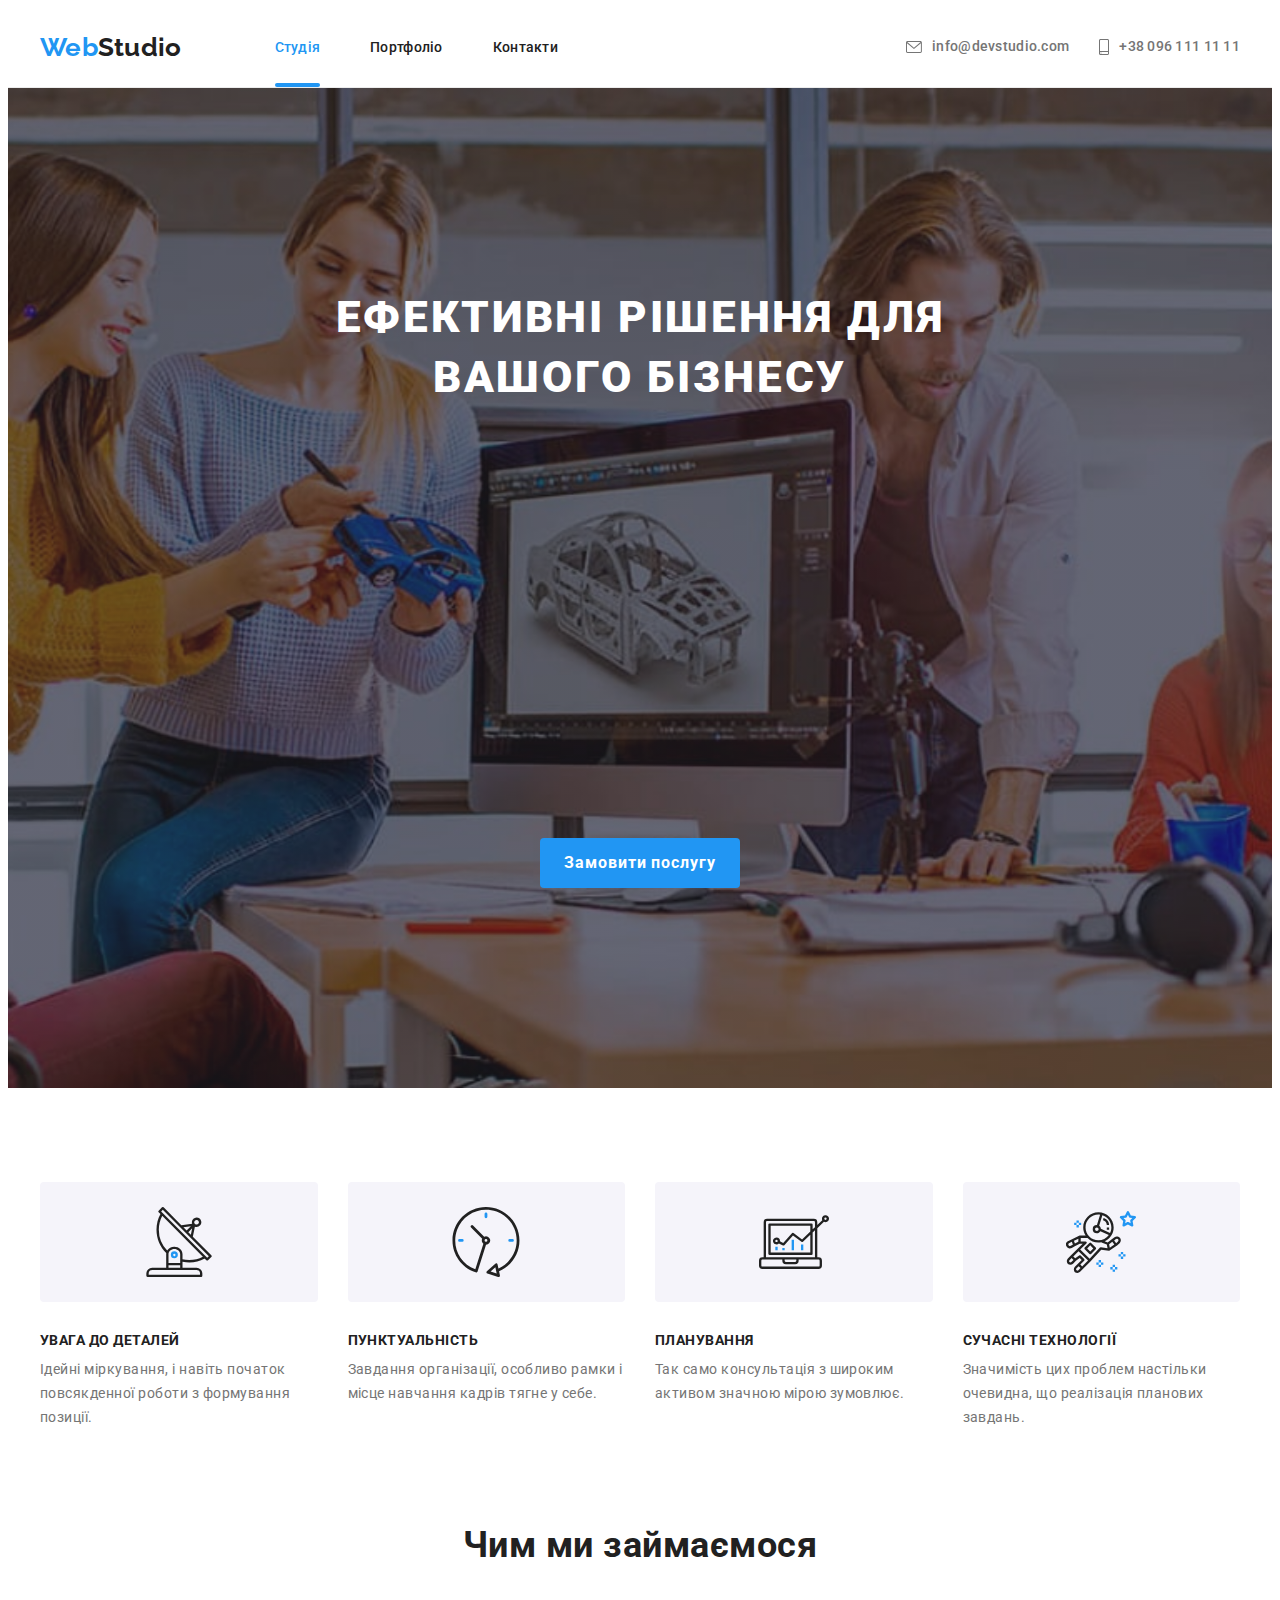
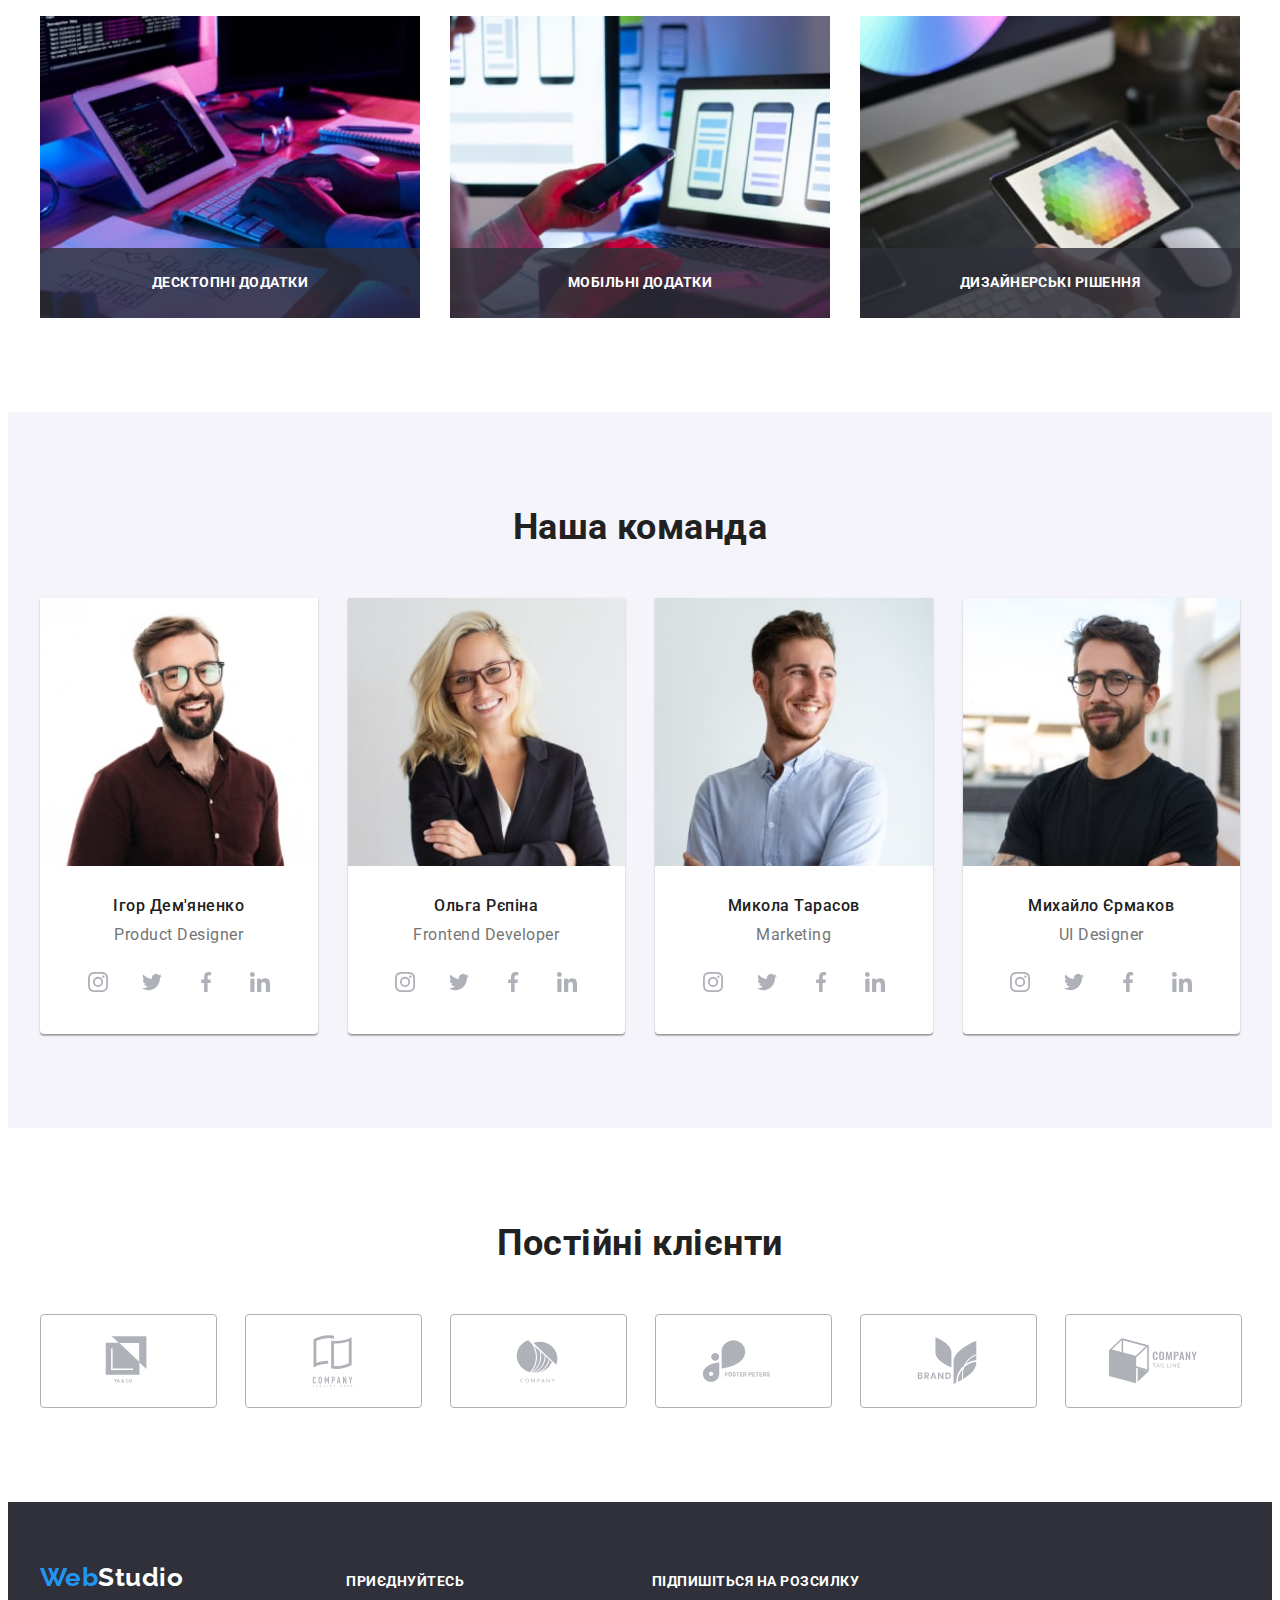
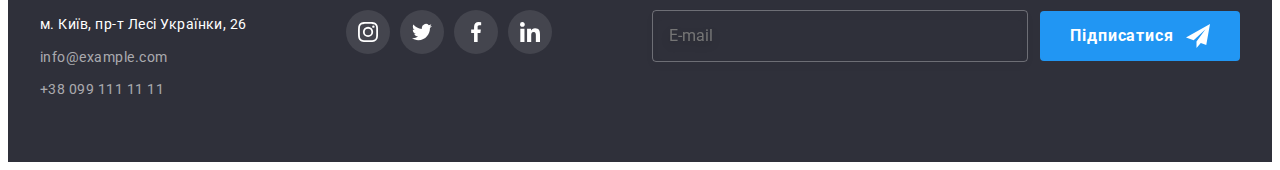
==== commit 2912e349: "адаптація моб + табл" ====
--- a/index.html
+++ b/index.html
@@ -165,21 +165,34 @@
           <h2 class="directions__title">Чим ми займаємося</h2>
           <ul class="directions__list">
             <li class="directions__item">
-              <img src="./images/doing1.jpg" width="370" alt="руки на клавіатурі, на екрані код" />
+              <img
+                srcset="
+                  ./images/content-pic/app-descktop.jpg    1x,
+                  ./images/content-pic/app-descktop-2x.jpg 2x
+                "
+                src="./images/content-pic/app-descktop.jpg"
+                alt="руки на клавіатурі, на екрані код"
+              />
               <p class="directions__text">Десктопні додатки</p>
             </li>
             <li class="directions__item">
               <img
-                src="./images/doing2.jpg"
-                width="370"
+                srcset="
+                  ./images/content-pic/app-mobile.jpg    1x,
+                  ./images/content-pic/app-mobile-2x.jpg 2x
+                "
+                src="./images/content-pic/app-mobile.jpg"
                 alt="мобильний телефон в руці та на екрані"
               />
               <p class="directions__text">Мобільні додатки</p>
             </li>
             <li class="directions__item">
               <img
-                src="./images/doing3.jpg"
-                width="370"
+                srcset="
+                  ./images/content-pic/app-design.jpg    1x,
+                  ./images/content-pic/app-design-2x.jpg 2x
+                "
+                src="./images/content-pic/app-design.jpg"
                 alt="кольорова палітра на екрані планшету"
               />
               <p class="directions__text">Дизайнерські рішення</p>
@@ -192,12 +205,34 @@
           <h2 class="team__title">Наша команда</h2>
           <ul class="team__list">
             <li class="member">
-              <img
-                class="member__photo"
-                src="./images/demiyanenko.jpg"
-                width="270"
-                alt="чоловік в окулярах посміхається"
-              />
+              <picture>
+                <source
+                  media="(min-width: 1200px)"
+                  srcset="
+                    ./images/content-pic/demiyanenko-desck.jpg    1x,
+                    ./images/content-pic/demiyanenko-desck-2x.jpg 2x
+                  "
+                />
+                <source
+                  media="(min-width: 768px)"
+                  srcset="
+                    ./images/content-pic/demiyanenko-tabl.jpg    1x,
+                    ./images/content-pic/demiyanenko-tabl-2x.jpg 2x
+                  "
+                />
+                <source
+                  media="(min-width: 320px)"
+                  srcset="
+                    ./images/content-pic/demiyanenko-mob.jpg    1x,
+                    ./images/content-pic/demiyanenko-mob-2x.jpg 2x
+                  "
+                />
+                <img
+                  src="./images/content-pic/demiyanenko-mob.jpg"
+                  alt="чоловік в окулярах посміхається"
+                  width="450px"
+                />
+              </picture>
               <div class="member__description">
                 <h3 class="member__name">Ігор Дем'яненко</h3>
                 <p class="member__position">Product Designer</p>
@@ -231,12 +266,34 @@
               </div>
             </li>
             <li class="member">
-              <img
-                class="member__photo"
-                src="./images/repina.jpg"
-                width="270"
-                alt="дівчина блондинка в окулярах посміхається"
-              />
+              <picture>
+                <source
+                  media="(min-width: 1200px)"
+                  srcset="
+                    ./images/content-pic/repina-desck.jpg    1x,
+                    ./images/content-pic/repina-desck-2x.jpg 2x
+                  "
+                />
+                <source
+                  media="(min-width: 768px)"
+                  srcset="
+                    ./images/content-pic/repina-tabl.jpg    1x,
+                    ./images/content-pic/repina-tabl-2x.jpg 2x
+                  "
+                />
+                <source
+                  media="(min-width: 320px)"
+                  srcset="
+                    ./images/content-pic/repina-mob.jpg    1x,
+                    ./images/content-pic/repina-mob-2x.jpg 2x
+                  "
+                />
+                <img
+                  src="./images/content-pic/repina-mob.jpg"
+                  alt="дівчина блондинка в окулярах посміхається"
+                  width="450px"
+                />
+              </picture>
               <div class="member__description">
                 <h3 class="member__name">Ольга Рєпіна</h3>
                 <p class="member__position">Frontend Developer</p>
@@ -270,12 +327,34 @@
               </div>
             </li>
             <li class="member">
-              <img
-                class="member__photo"
-                src="./images/tarasov.jpg"
-                width="270"
-                alt="чоловік у блакитній сорочці посміхається"
-              />
+              <picture>
+                <source
+                  media="(min-width: 1200px)"
+                  srcset="
+                    ./images/content-pic/tarasov-desck.jpg    1x,
+                    ./images/content-pic/tarasov-desck-2x.jpg 2x
+                  "
+                />
+                <source
+                  media="(min-width: 768px)"
+                  srcset="
+                    ./images/content-pic/tarasov-tabl.jpg    1x,
+                    ./images/content-pic/tarasov-tabl-2x.jpg 2x
+                  "
+                />
+                <source
+                  media="(min-width: 320px)"
+                  srcset="
+                    ./images/content-pic/tarasov-mob.jpg    1x,
+                    ./images/content-pic/tarasov-mob-2x.jpg 2x
+                  "
+                />
+                <img
+                  src="./images/content-pic/tarasov-mob.jpg"
+                  alt="чоловік у блакитній сорочці посміхається"
+                  width="450px"
+                />
+              </picture>
               <div class="member__description">
                 <h3 class="member__name">Микола Тарасов</h3>
                 <p class="member__position">Marketing</p>
@@ -309,12 +388,34 @@
               </div>
             </li>
             <li class="member">
-              <img
-                class="member__photo"
-                src="./images/ermakov.jpg"
-                width="270"
-                alt="чоловік у чорній футболці, з бородою та в окулярах"
-              />
+              <picture>
+                <source
+                  media="(min-width: 1200px)"
+                  srcset="
+                    ./images/content-pic/ermakov-desck.jpg    1x,
+                    ./images/content-pic/ermakov-desck-2x.jpg 2x
+                  "
+                />
+                <source
+                  media="(min-width: 768px)"
+                  srcset="
+                    ./images/content-pic/ermakov-tabl.jpg    1x,
+                    ./images/content-pic/ermakov-tabl-2x.jpg 2x
+                  "
+                />
+                <source
+                  media="(min-width: 320px)"
+                  srcset="
+                    ./images/content-pic/ermakov-mob.jpg    1x,
+                    ./images/content-pic/ermakov-mob-2x.jpg 2x
+                  "
+                />
+                <img
+                  src="./images/content-pic/ermakov-mob.jpg"
+                  alt="чоловік у чорній футболці, з бородою та в окулярах"
+                  width="450px"
+                />
+              </picture>
               <div class="member__description">
                 <h3 class="member__name">Михайло Єрмаков</h3>
                 <p class="member__position">UI Designer</p>
@@ -472,61 +573,63 @@
     <div class="backdrop backdrop--is-hidden" data-modal>
       <div class="modal">
         <button class="close" data-modal-close>
-          <svg class="close__icon" width="11" height="11">
-            <use href="./images/icons.svg#icon-close"></use>
+          <svg class="close__icon" width="18" height="18">
+            <use href="./images/icons.svg#close"></use>
           </svg>
         </button>
-        <p class="modal__title">Оставьте свои данные, мы вам перезвоним</p>
+        <p class="modal__title">Залиште свої дані, ми вам передзвонимо</p>
         <form class="form">
           <div class="form__field">
-            <label class="form__label" for="name">Имя</label>
+            <label class="form__label" for="name">Ім'я</label>
             <input class="form__input" type="text" id="name" required name="name" />
             <svg class="form__icon" width="18px" height="18px">
-              <use href="./images/icons.svg#icon-person-blck"></use>
+              <use href="./images/icons.svg#person"></use>
             </svg>
           </div>
           <div class="form__field">
             <label class="form__label" for="tel">Телефон</label>
             <input class="form__input" type="tel" id="tel" required name="tel" />
             <svg class="form__icon" width="18px" height="18px">
-              <use href="./images/icons.svg#icon-phone-black"></use>
+              <use href="./images/icons.svg#phone"></use>
             </svg>
           </div>
           <div class="form__field">
-            <label class="form__label" for="mail">Почта</label>
+            <label class="form__label" for="mail">Пошта</label>
             <input class="form__input" type="email" id="mail" required name="mail" />
             <svg class="form__icon" width="18px" height="18px">
-              <use href="./images/icons.svg#icon-email-black"></use>
+              <use href="./images/icons.svg#email"></use>
             </svg>
           </div>
           <div class="form__field">
-            <label class="form__label" for="comment">Комментарий</label>
+            <label class="form__label" for="comment">Коментар</label>
             <textarea
               class="form__textarea"
               name="comment"
               id="comment"
               rows="6"
-              placeholder="Введите текст"
+              placeholder="Введіть текст"
             ></textarea>
           </div>
-          <label class="check">
-            <input class="check__input" type="checkbox" value="okay" required />
+          <div class="check">
+            <input class="check__input" type="checkbox" value="okay" id="check" required />
             <div class="check__icons">
               <svg class="check__disabled" width="16px" height="15px">
-                <use href="./images/icons.svg#icon-not-check"></use>
+                <use href="./images/icons.svg#not-check"></use>
               </svg>
               <svg class="check__enabled" width="16px" height="15px">
-                <use href="./images/icons.svg#icon-check"></use>
+                <use href="./images/icons.svg#check"></use>
               </svg>
             </div>
-            Соглашаюсь с рассылкой и принимаю
-            <a href="" class="check__conditions">Условия договора</a>
-          </label>
-          <button type="submit" class="main-button main-button--outline">Отправить</button>
+            <label class="check__label" for="check"
+              >Погоджуюся з розсилкою та приймаю
+              <a href="" class="check__conditions">Умови договору</a></label
+            >
+          </div>
+          <button type="submit" class="main-button main-button--outline">Відправити</button>
         </form>
       </div>
     </div>
     <script src="./js/modal.js"></script>
-    <script src="./js/menu.js"></script>
+    <script src="./js/mobile-menu.js"></script>
   </body>
 </html>
--- a/css/main.min.css
+++ b/css/main.min.css
@@ -1 +1 @@
-:root{--accent-color: #2196f3;--base-color: #ffffff;--heading-color: #212121;--text-color: #757575;--btn-color: #f5f4fa;--social-color: #afb1b8}.visually-hidden{position:absolute;white-space:nowrap;width:1px;height:1px;overflow:hidden;border:0;padding:0;clip:rect(0 0 0 0);clip-path:inset(50%);margin:-1px}body{background-color:#fff;color:#212121;font-family:Roboto,sans-serif;letter-spacing:.03em}header{border-bottom:1px solid #ececec;font-weight:500;font-size:14px;line-height:1.14;letter-spacing:.02em}footer{padding-top:60px;padding-bottom:60px;background-color:#2f303a}h2{font-weight:700}img{display:block;max-width:100%;height:auto;width:100%}h1,h2,h3,h4,h5,h6,p,ul,ol,li{margin:0;padding:0}ul,ol{list-style:none}a{text-decoration:none}input,button,textarea,select{font:inherit}.container{margin-left:auto;margin-right:auto;padding-left:15px;padding-right:15px}@media screen and (min-width: 480px){.container{width:480px}}@media screen and (min-width: 768px){.container{width:768px}}@media screen and (min-width: 1200px){.container{width:1200px}}.main-button{margin-left:auto;margin-right:auto;min-width:200px;border-radius:4px;padding-top:10px;padding-bottom:10px;background-color:var(--accent-color);color:var(--base-color);border:none;cursor:pointer;display:block;font-family:inherit;font-weight:700;font-size:16px;line-height:1.88;letter-spacing:.06em;transition-property:background-color;transition-duration:250ms;transition-timing-function:cubic-bezier(0.4, 0, 0.2, 1)}.main-button:hover,.main-button:focus{background-color:#188ce8}.backdrop{position:fixed;top:0;left:0;width:100%;height:100%;background-color:rgba(0,0,0,.2);opacity:1;transition-property:opacity;transition-duration:250ms;transition-timing-function:cubic-bezier(0.4, 0, 0.2, 1)}.backdrop--is-hidden{opacity:0;pointer-events:none;visibility:hidden}.modal{position:absolute;top:50%;left:50%;transform:translate(-50%, -50%) scale(1);width:528px;height:581px;border-radius:4px;padding:40px;background-color:var(--base-color);box-shadow:0px 1px 3px rgba(0,0,0,.12),0px 1px 1px rgba(0,0,0,.14),0px 2px 1px rgba(0,0,0,.2);transition-property:transform visibility;transition-duration:250ms;transition-timing-function:cubic-bezier(0.4, 0, 0.2, 1)}.modal__title{margin-bottom:12px;font-weight:700;font-size:20px;line-height:1.15;letter-spacing:.03em;text-align:center;color:var(--heading-color)}.backdrop--is-hidden .modal{transform:translate(-50%, -50%) scale(2.3, 1.5)}.close{position:absolute;right:8px;top:8px;width:30px;height:30px;border-radius:50%;cursor:pointer;background:var(--base-color);border:1px solid rgba(0,0,0,.1)}.close__icon{position:absolute;top:50%;left:50%;transform:translate(-50%, -50%);fill:#000;transition-property:fill;transition-duration:250ms;transition-timing-function:cubic-bezier(0.4, 0, 0.2, 1)}.close:hover .close__icon,.close:focus .close__icon{fill:var(--accent-color)}.form__textarea,.form__input{border:1px solid rgba(33,33,33,.2);border-radius:4px;font-size:12px;line-height:1.17;transition-property:border-color;transition-duration:250ms;transition-timing-function:cubic-bezier(0.4, 0, 0.2, 1)}.check__conditions:focus-visible,.check__input:focus-visible+.check__icons,.close:focus-visible{outline:3px solid var(--accent-color)}.form__field{display:flex;flex-direction:column;position:relative}.form__field:not(:last-of-type){margin-bottom:10px}.form__label{margin-bottom:4px;font-weight:400;font-size:12px;line-height:1.17;letter-spacing:.01em;color:var(--text-color)}.form__input{padding:12px 12px 12px 42px}.form__input:hover,.form__input:focus{border-color:var(--accent-color)}.form__input:focus-visible{outline:1px solid var(--accent-color)}.form__textarea{padding:12px 16px;resize:none}.form__textarea:hover,.form__textarea:focus{border-color:var(--accent-color)}.form__textarea:focus-visible{outline:1px solid var(--accent-color)}.form__textarea::placeholder{font-weight:400;font-size:12px;line-height:1.17;letter-spacing:.01em;color:rgba(117,117,117,.5)}.form__icon{position:absolute;bottom:11px;left:12px;fill:var(--heading-color);transition-property:fill;transition-duration:250ms;transition-timing-function:cubic-bezier(0.4, 0, 0.2, 1)}.form__input:focus+.form__icon,.form__input:hover+.form__icon{fill:var(--accent-color)}.check{display:flex;justify-content:center;align-items:center;font-weight:400;font-size:14px;line-height:1.71;color:var(--text-color);margin-top:25px;margin-bottom:30px}.check__input{appearance:none;position:absolute;transform:translateX(-202px)}.check__icons{position:relative;margin-right:7px;line-height:0}.check__enabled{position:absolute;top:0;left:0;opacity:0;transition-property:opacity;transition-duration:250ms;transition-timing-function:cubic-bezier(0.4, 0, 0.2, 1)}.check__input:checked+.check__icons>.check__enabled{opacity:1}.check__disabled{opacity:1;transition-property:opacity;transition-duration:250ms;transition-timing-function:cubic-bezier(0.4, 0, 0.2, 1)}.check__input:checked+.check__icons>.check__disabled{opacity:0}.main-button--outline:focus-visible{outline:3px solid var(--accent-color)}.check__conditions{color:var(--accent-color);text-decoration:underline;text-decoration-skip-ink:none}.container--header{display:flex;justify-content:space-between;align-items:center}.site-nav{display:flex;align-items:center}.logo{padding-top:16px;padding-bottom:16px;color:#2196f3;font-family:Raleway,sans-serif;font-weight:700;font-size:24px;line-height:1.17}@media screen and (min-width: 1200px){.logo{font-weight:700;font-size:26px;line-height:1.19}}.logo__header{color:#212121}.site-nav__list{display:flex;margin-left:88px;gap:50px}@media screen and (min-width: 1200px){.site-nav__list{margin-left:93px}}.site-nav__link{display:inline-block;position:relative;padding-top:32px;padding-bottom:31px;color:#212121;transition-property:color;transition-duration:250ms;transition-timing-function:cubic-bezier(0.4, 0, 0.2, 1)}.site-nav__link:hover,.site-nav__link:focus{color:#2196f3}.site-nav__link--current{color:#2196f3}.site-nav__link--current::after{content:"";position:absolute;left:0;bottom:0;width:100%;height:4px;border-radius:2px;background-color:#2196f3}.contacts{display:flex;flex-direction:column;gap:10px}@media screen and (min-width: 1200px){.contacts{flex-direction:row;gap:30px}}.contacts__link{display:flex;align-items:center;color:#757575;font-style:normal;transition-property:color;transition-duration:250ms;transition-timing-function:cubic-bezier(0.4, 0, 0.2, 1)}@media screen and (max-width: 1199px){.contacts__link{font-size:12px;line-height:1.16}}.contacts__link:hover,.contacts__link:focus{color:#2196f3}.contacts__envelope--desck,.contacts__envelope--tabl,.contacts__smartphone--desck,.contacts__smartphone--tabl{fill:currentColor;margin-right:8px}@media screen and (min-width: 1200px){.contacts__envelope--desck,.contacts__envelope--tabl,.contacts__smartphone--desck,.contacts__smartphone--tabl{margin-right:10px}}.contacts__envelope--desck,.contacts__smartphone--desck{display:none}@media screen and (min-width: 1200px){.contacts__envelope--desck,.contacts__smartphone--desck{display:inline-block}}@media screen and (min-width: 1200px){.contacts__envelope--tabl,.contacts__smartphone--tabl{display:none}}@media screen and (max-width: 767px){.site-nav__list{display:none}.contacts{display:none}}.menu-btn{padding:0;cursor:pointer;background-color:#fff;border:none}@media screen and (min-width: 768px){.menu-btn{display:none}}.menu-btn__open,.menu-btn__close{display:block}.menu-btn:hover .menu-btn__open,.menu-btn:hover .menu-btn__close{fill:#2196f3}.mob-menu{position:fixed;width:100vw;height:100vh;background-color:#fff;top:0;left:0;z-index:2}@media screen and (min-width: 768px){.mob-menu{display:none}}.is-hidden{opacity:0;pointer-events:none;visibility:hidden}.mob-container{position:relative;margin-left:auto;margin-right:auto;max-width:480px;height:100%;display:flex;flex-direction:column;justify-content:space-between;padding:48px 40px;overflow:auto}.menu-btn--x{position:absolute;top:10px;right:15px}.menu-nav__item{margin-bottom:32px}.menu-nav__link{font-size:34px;line-height:1.17;color:inherit;transition-property:color transform;transition-duration:250ms;transition-timing-function:cubic-bezier(0.4, 0, 0.2, 1)}.menu-nav__link:hover,.menu-nav__link:focus{color:#2196f3}.menu-contacts{display:flex;flex-direction:column;margin-bottom:64px}.menu-contacts__tel{display:inline-block;margin-bottom:32px;font-style:normal;font-size:34px;line-height:1.17;color:#2196f3}@media screen and (max-width: 479px){.menu-contacts__tel{font-size:28px}}.menu-contacts__email{font-style:normal;font-size:24px;line-height:1.17;color:#757575}.menu-social{display:flex;align-items:baseline;gap:20px}@media screen and (max-width: 479px){.menu-social{gap:11px}}.menu-social__item{position:relative}.menu-social__item:not(:last-child)::after{content:"";position:absolute;margin-left:9px;width:2px;height:22px;background-color:rgba(33,33,33,.2)}@media screen and (max-width: 479px){.menu-social__item:not(:last-child)::after{margin-left:5px;width:1px}}.menu-social__link{font-size:18px;line-height:22px;color:#2196f3}@media screen and (max-width: 479px){.menu-social__link{font-size:13px}}.hero{max-width:480px;height:400px;margin-left:auto;margin-right:auto;padding-top:118px;padding-bottom:118px;background-color:#757575;background-image:linear-gradient(rgba(47, 48, 58, 0.4), rgba(47, 48, 58, 0.4)),url("../images/hero.jpg");background-repeat:no-repeat;background-size:cover;background-position:center;text-align:center}.hero__title{width:calc(100vw - 30px);max-width:360px;margin-left:auto;margin-right:auto;margin-bottom:30px;color:#fff;text-transform:uppercase;font-weight:900;font-size:24px;line-height:1.61;letter-spacing:.06em}@media screen and (min-width: 480px){.hero__title{font-weight:900;font-size:26px;line-height:1.61;letter-spacing:.06em}}.features{padding-top:60px;padding-bottom:60px}@media screen and (min-width: 1200px){.features{padding-top:94px;padding-bottom:94px}}.features__list{display:flex;flex-wrap:wrap;gap:30px}.features__item{flex-basis:100%}@media screen and (min-width: 768px){.features__item{flex-basis:calc((100% - 30px)/2)}}@media screen and (min-width: 1200px){.features__item{flex-basis:calc((100% - 90px)/4)}}.features__icon{display:flex;justify-content:center;align-items:center;margin-bottom:30px;height:120px;border-radius:4px;background-color:#f5f4fa}.features__title{margin-bottom:10px;font-size:14px;line-height:1.17;text-align:center;text-transform:uppercase}@media screen and (min-width: 768px){.features__title{text-align:left}}.features__description{color:#757575;font-size:14px;line-height:1.71}.directions{padding-top:0;padding-bottom:94px}@media screen and (max-width: 1199px){.directions{display:none}}.directions__title{margin-bottom:50px;font-size:36px;line-height:1.17;text-align:center}.directions__list{display:flex;flex-wrap:wrap;gap:30px}.directions__item{flex-basis:calc((100% - 60px)/3);position:relative}.directions__text{display:flex;justify-content:center;align-items:center;position:absolute;bottom:0;height:70px;width:100%;background-color:rgba(47,48,58,.8);color:#fff;font-weight:700;font-size:14px;line-height:1.14;text-align:center;text-transform:uppercase}.team{background-color:#f5f4fa;padding-top:60px;padding-bottom:60px}@media screen and (min-width: 1200px){.team{padding-top:94px;padding-bottom:94px}}.team__title{margin-bottom:30px;font-size:28px;line-height:1.17;text-align:center}@media screen and (min-width: 1200px){.team__title{font-size:36px;margin-bottom:50px}}.team__list{display:flex;flex-wrap:wrap;gap:30px}.member{flex-basis:100%;border-radius:0px 0px 4px 4px;background-color:#fff;box-shadow:0px 1px 3px rgba(0,0,0,.12),0px 1px 1px rgba(0,0,0,.14),0px 2px 1px rgba(0,0,0,.2)}@media screen and (min-width: 768px){.member{flex-basis:calc((100% - 30px)/2)}}@media screen and (min-width: 1200px){.member{flex-basis:calc((100% - 90px)/4)}}.member__description{padding-top:30px;padding-bottom:24px}@media screen and (min-width: 1200px){.member__description{padding-bottom:30px}}.member__name{margin-bottom:10px;font-weight:500;font-size:16px;line-height:1.19;text-align:center}.member__position{margin-bottom:16px;color:#757575;font-size:16px;line-height:1.19;text-align:center}.social{display:flex;justify-content:center}.social__item:not(:last-child){margin-right:10px}.social__icon{display:flex;justify-content:center;align-items:center;width:44px;height:44px;border-radius:50%;color:#afb1b8;background-color:#fff;transition-property:color background-color;transition-duration:250ms;transition-timing-function:cubic-bezier(0.4, 0, 0.2, 1)}.social__icon:hover,.social__icon:focus{background-color:#2196f3;color:#fff}.social__logo{fill:currentColor}.clients{padding-top:60px;padding-bottom:60px}@media screen and (min-width: 1200px){.clients{padding-top:94px;padding-bottom:94px}}.clients__title{margin-bottom:30px;font-size:28px;line-height:1.17;text-align:center}@media screen and (min-width: 1200px){.clients__title{font-size:36px;margin-bottom:50px}}.clients__list{display:flex;flex-wrap:wrap;gap:30px}.clients__items{flex-basis:calc((100% - 30px)/2)}@media screen and (min-width: 768px){.clients__items{flex-basis:calc((100% - 60px)/3)}}@media screen and (min-width: 1200px){.clients__items{flex-basis:calc((100% - 150px)/6)}}.clients__link{display:flex;justify-content:center;align-items:center;width:100%;height:92px;border-radius:4px;border:1px solid #afb1b8;color:#afb1b8;transition-property:color border-color;transition-duration:250ms;transition-timing-function:cubic-bezier(0.4, 0, 0.2, 1)}.clients__link:hover,.clients__link:focus{color:#2196f3;border-color:#2196f3}.clients__icon{fill:currentColor}.portfolio{padding-top:60px;padding-bottom:60px}@media screen and (min-width: 1200px){.portfolio{padding-top:94px;padding-bottom:94px}}.filters{display:flex;flex-wrap:wrap;gap:15px 8px}@media screen and (max-width: 767px){.filters{margin-bottom:40px}}@media screen and (min-width: 768px){.filters{justify-content:center;margin-bottom:30px}}@media screen and (min-width: 1200px){.filters{margin-bottom:50px}}.filters__btn{padding-top:6px;padding-right:22px;padding-bottom:6px;padding-left:22px;border-radius:4px;color:var(--heading-color);background-color:#f5f4fa;border:none;cursor:pointer;font-family:inherit;font-weight:500;font-size:16px;line-height:1.62;letter-spacing:inherit;text-align:center;transition-property:color background-color box-shadow;transition-duration:250ms;transition-timing-function:cubic-bezier(0.4, 0, 0.2, 1)}.filters__btn:hover,.filters__btn:focus{background-color:#2196f3;color:#fff;box-shadow:0px 3px 1px rgba(0,0,0,.1),0px 1px 2px rgba(0,0,0,.08),0px 2px 2px rgba(0,0,0,.12)}.works{display:flex;flex-wrap:wrap;gap:30px}.works__item{flex-basis:100%}@media screen and (min-width: 768px){.works__item{flex-basis:calc((100% - 30px)/2)}}@media screen and (min-width: 1200px){.works__item{flex-basis:calc((100% - 60px)/3)}}.works__link{display:block;transition-property:box-shadow;transition-duration:250ms;transition-timing-function:cubic-bezier(0.4, 0, 0.2, 1)}.works__link:hover,.works__link:focus{box-shadow:0px 1px 1px rgba(0,0,0,.12),0px 4px 4px rgba(0,0,0,.06),1px 4px 6px rgba(0,0,0,.16)}.overlay{position:relative;overflow:hidden}.overlay__text{position:absolute;top:0;left:0;transform:translateY(100%);width:100%;height:100%;padding-top:77px;padding-bottom:77px;padding-left:24px;padding-right:24px;background-color:rgba(33,150,243,.9);font-weight:400;font-size:18px;line-height:1.56;color:#fff;transition-property:transform;transition-duration:250ms;transition-timing-function:cubic-bezier(0.4, 0, 0.2, 1)}@media screen and (min-width: 768px){.overlay__text{padding-top:63px;padding-bottom:63px}}.works__link:hover .overlay__text,.works__link:focus .overlay__text{transform:translateY(0)}.projekt{padding-right:24px;padding-bottom:20px;padding-left:24px;padding-top:20px;border:1px solid #eee;border-top:none}.projekt__title{margin-bottom:4px;color:#212121;font-weight:700;font-size:18px;line-height:2;letter-spacing:.04em}.projekt__category{color:#757575;font-size:16px;line-height:1.88}.container--footer{display:flex;justify-content:center;align-items:baseline}@media screen and (max-width: 1199px){.container--footer{flex-wrap:wrap;gap:60px 178px}}@media screen and (min-width: 1200px){.container--footer{justify-content:space-between}}.footer-contacts{text-align:center}@media screen and (min-width: 1200px){.footer-contacts{text-align:left}}.logo__footer{color:#fff}.address{margin-top:20px;font-size:14px;line-height:1.71;font-style:normal}.address__item:not(:last-child){margin-bottom:8px}@media screen and (min-width: 1200px){.address__item:not(:last-child){margin-bottom:9px}}.address__map{color:#fff;transition-property:color;transition-duration:250ms;transition-timing-function:cubic-bezier(0.4, 0, 0.2, 1)}.address__map:hover,.address__map:focus{color:#2196f3}.address__tel,.address__mail{color:rgba(255,255,255,.6);transition-property:color;transition-duration:250ms;transition-timing-function:cubic-bezier(0.4, 0, 0.2, 1)}.address__tel:hover,.address__tel:focus,.address__mail:hover,.address__mail:focus{color:#2196f3}.footer-socials__text,.footer-form__text{margin-bottom:20px;font-weight:700;font-size:14px;line-height:1.14;text-align:center;text-transform:uppercase;color:#fff}@media screen and (min-width: 1200px){.footer-socials__text,.footer-form__text{text-align:left}}.social__icon--footer{color:#fff;background-color:rgba(255,255,255,.1);transition-property:background-color;transition-duration:250ms;transition-timing-function:cubic-bezier(0.4, 0, 0.2, 1)}.social__icon--footer:hover,.social__icon--footer:focus{background-color:#2196f3;color:#fff}@media screen and (min-width: 1200px){.subscribe{display:flex;align-items:center}}.subscribe__email{padding:15px 0 15px 16px;width:calc(100vw - 30px);max-width:450px;font-weight:400;font-size:16px;line-height:1.25;color:rgba(255,255,255,.6);background-color:rgba(0,0,0,0);border:1px solid rgba(255,255,255,.3);filter:drop-shadow(0px 4px 4px rgba(0, 0, 0, 0.15));border-radius:4px;margin-bottom:20px}@media screen and (min-width: 1200px){.subscribe__email{max-width:358px;margin-bottom:0;margin-right:12px}}.main-button--right-icon{display:flex;justify-content:center;align-items:center}.main-button__icon{margin-left:12px}/*# sourceMappingURL=main.min.css.map */+.visually-hidden{position:absolute;white-space:nowrap;width:1px;height:1px;overflow:hidden;border:0;padding:0;clip:rect(0 0 0 0);clip-path:inset(50%);margin:-1px}body{background-color:#fff;color:#212121;font-family:Roboto,sans-serif;letter-spacing:.03em}header{border-bottom:1px solid #ececec;font-weight:500;font-size:14px;line-height:1.14;letter-spacing:.02em}footer{padding-top:60px;padding-bottom:60px;background-color:#2f303a}h2{font-weight:700}img{display:block;max-width:100%;height:auto;width:100%}h1,h2,h3,h4,h5,h6,p,ul,ol,li{margin:0;padding:0}ul,ol{list-style:none}a{text-decoration:none}input,button,textarea,select{font:inherit}.container{margin-left:auto;margin-right:auto;padding-left:15px;padding-right:15px}@media screen and (min-width: 480px){.container{width:480px}}@media screen and (min-width: 768px){.container{width:768px}}@media screen and (min-width: 1200px){.container{width:1200px}}.main-button{margin-left:auto;margin-right:auto;min-width:200px;border-radius:4px;padding-top:10px;padding-bottom:10px;background-color:#2196f3;color:#fff;border:none;cursor:pointer;display:block;font-family:inherit;font-weight:700;font-size:16px;line-height:1.88;letter-spacing:.06em;transition-property:background-color;transition-duration:250ms;transition-timing-function:cubic-bezier(0.4, 0, 0.2, 1)}.main-button:hover,.main-button:focus{background-color:#188ce8}.backdrop{position:fixed;top:0;left:0;width:100%;height:100%;background-color:rgba(0,0,0,.2);transition-property:opacity;transition-duration:250ms;transition-timing-function:cubic-bezier(0.4, 0, 0.2, 1)}.backdrop--is-hidden{opacity:0;pointer-events:none;visibility:hidden}.modal{position:absolute;top:50%;left:50%;transform:translate(-50%, -50%) scale(1);width:calc(100vw - 30px);height:calc(100vh - 30px);max-height:609px;overflow-y:auto;border-radius:4px;padding:40px;background-color:#fff;box-shadow:0px 1px 3px rgba(0,0,0,.12),0px 1px 1px rgba(0,0,0,.14),0px 2px 1px rgba(0,0,0,.2);transition-property:transform opacity;transition-duration:250ms;transition-timing-function:cubic-bezier(0.4, 0, 0.2, 1)}@media screen and (min-width: 480px){.modal{max-width:450px}}@media screen and (min-width: 1200px){.modal{max-width:528px;max-height:581px}}.modal__title{margin-bottom:12px;font-weight:700;font-size:calc(10px + 2vw);line-height:1.15;letter-spacing:.03em;text-align:center;color:#212121}@media screen and (min-width: 480px){.modal__title{font-weight:700;font-size:20px;line-height:1.5;letter-spacing:.03em}}@media screen and (min-width: 1200px){.modal__title{line-height:1.15}}.backdrop--is-hidden .modal{transform:translate(-50%, -50%) scale(2.3, 1.5)}.close{position:absolute;right:8px;top:8px;width:30px;height:30px;border-radius:50%;cursor:pointer;background:#fff;border:1px solid rgba(0,0,0,.1)}.close__icon{position:absolute;top:50%;left:50%;transform:translate(-50%, -50%);fill:#000;transition-property:fill;transition-duration:250ms;transition-timing-function:cubic-bezier(0.4, 0, 0.2, 1)}.close:hover .close__icon,.close:focus .close__icon{fill:#2196f3}.form__textarea,.form__input{border:1px solid rgba(33,33,33,.2);border-radius:4px;font-size:12px;line-height:1.17;transition-property:border-color;transition-duration:250ms;transition-timing-function:cubic-bezier(0.4, 0, 0.2, 1)}.check__conditions:focus-visible,.check__input:focus-visible+.check__icons,.close:focus-visible{outline:3px solid #2196f3}.form__field{display:flex;flex-direction:column;position:relative}.form__field:not(:last-of-type){margin-bottom:10px}.form__label{margin-bottom:4px;font-weight:400;font-size:12px;line-height:1.17;letter-spacing:.01em;color:#757575}.form__input{padding:12px 12px 12px 42px}.form__input:hover,.form__input:focus{border-color:#2196f3}.form__input:focus-visible{outline:1px solid #2196f3}.form__textarea{padding:12px 16px;resize:none}.form__textarea:hover,.form__textarea:focus{border-color:#2196f3}.form__textarea:focus-visible{outline:1px solid #2196f3}.form__textarea::placeholder{color:rgba(117,117,117,.5);font-weight:400;font-size:14px;line-height:1.14;letter-spacing:.01em}@media screen and (min-width: 1200px){.form__textarea::placeholder{font-weight:400;font-size:12px;line-height:1.17;letter-spacing:.01em}}.form__icon{position:absolute;bottom:11px;left:12px;fill:#212121;transition-property:fill;transition-duration:250ms;transition-timing-function:cubic-bezier(0.4, 0, 0.2, 1)}.form__input:focus+.form__icon,.form__input:hover+.form__icon{fill:#2196f3}.check{display:flex;justify-content:center;align-items:center;font-weight:400;font-size:12px;line-height:1.16;color:#757575;margin-top:20px;margin-bottom:30px}@media screen and (min-width: 1200px){.check{font-weight:400;font-size:14px;line-height:1.71}}.check__input{appearance:none;position:absolute;transform:translateX(-202px)}.check__icons{position:relative;margin-right:7px;line-height:0}.check__enabled{position:absolute;top:0;left:0;opacity:0;transition-property:opacity;transition-duration:250ms;transition-timing-function:cubic-bezier(0.4, 0, 0.2, 1)}.check__input:checked+.check__icons>.check__enabled{opacity:1}.check__disabled{opacity:1;transition-property:opacity;transition-duration:250ms;transition-timing-function:cubic-bezier(0.4, 0, 0.2, 1)}.check__input:checked+.check__icons>.check__disabled{opacity:0}.main-button--outline:focus-visible{outline:3px solid #2196f3}.check__conditions{color:#2196f3;text-decoration:underline;text-decoration-skip-ink:none}.container--header{display:flex;justify-content:space-between;align-items:center}.site-nav{display:flex;align-items:center}.logo{padding-top:16px;padding-bottom:16px;color:#2196f3;font-family:Raleway,sans-serif;font-weight:700;font-size:24px;line-height:1.17}@media screen and (min-width: 1200px){.logo{font-weight:700;font-size:26px;line-height:1.19}}.logo__header{color:#212121}.site-nav__list{display:flex;margin-left:88px;gap:50px}@media screen and (min-width: 1200px){.site-nav__list{margin-left:93px}}.site-nav__link{display:inline-block;position:relative;padding-top:32px;padding-bottom:31px;color:#212121;transition-property:color;transition-duration:250ms;transition-timing-function:cubic-bezier(0.4, 0, 0.2, 1)}.site-nav__link:hover,.site-nav__link:focus{color:#2196f3}.site-nav__link--current{color:#2196f3}.site-nav__link--current::after{content:"";position:absolute;left:0;bottom:0;width:100%;height:4px;border-radius:2px;background-color:#2196f3}.contacts{display:flex;flex-direction:column;gap:10px}@media screen and (min-width: 1200px){.contacts{flex-direction:row;gap:30px}}.contacts__link{display:flex;align-items:center;color:#757575;font-style:normal;transition-property:color;transition-duration:250ms;transition-timing-function:cubic-bezier(0.4, 0, 0.2, 1)}@media screen and (max-width: 1199px){.contacts__link{font-size:12px;line-height:1.16}}.contacts__link:hover,.contacts__link:focus{color:#2196f3}.contacts__envelope--desck,.contacts__envelope--tabl,.contacts__smartphone--desck,.contacts__smartphone--tabl{fill:currentColor;margin-right:8px}@media screen and (min-width: 1200px){.contacts__envelope--desck,.contacts__envelope--tabl,.contacts__smartphone--desck,.contacts__smartphone--tabl{margin-right:10px}}.contacts__envelope--desck,.contacts__smartphone--desck{display:none}@media screen and (min-width: 1200px){.contacts__envelope--desck,.contacts__smartphone--desck{display:inline-block}}@media screen and (min-width: 1200px){.contacts__envelope--tabl,.contacts__smartphone--tabl{display:none}}@media screen and (max-width: 767px){.site-nav__list{display:none}.contacts{display:none}}.menu-btn{padding:0;cursor:pointer;background-color:#fff;border:none}@media screen and (min-width: 768px){.menu-btn{display:none}}.menu-btn__open,.menu-btn__close{display:block}.menu-btn:hover .menu-btn__open,.menu-btn:hover .menu-btn__close{fill:#2196f3}.mob-menu{position:fixed;width:100vw;height:100vh;background-color:#fff;top:0;left:0;z-index:2;transition-property:transform opacity;transition-duration:250ms;transition-timing-function:cubic-bezier(0.4, 0, 0.2, 1)}@media screen and (min-width: 768px){.mob-menu{display:none}}.is-hidden{opacity:1;pointer-events:none;visibility:hidden;transform:translate(100%, -100%)}.mob-container{position:relative;margin-left:auto;margin-right:auto;max-width:480px;height:100%;display:flex;flex-direction:column;justify-content:space-between;padding:48px 40px;overflow-y:auto}.menu-btn--x{position:absolute;top:10px;right:15px}.menu-nav__item{margin-bottom:32px}.menu-nav__link{font-size:34px;line-height:1.17;color:inherit;transition-property:color transform;transition-duration:250ms;transition-timing-function:cubic-bezier(0.4, 0, 0.2, 1)}.menu-nav__link:hover,.menu-nav__link:focus{color:#2196f3}.menu-nav__link--current{color:#2196f3}.menu-contacts{display:flex;flex-direction:column;margin-bottom:64px}.menu-contacts__tel{display:inline-block;margin-bottom:32px;font-style:normal;font-size:calc(15px + 4vw);line-height:1.17;color:#2196f3}@media screen and (min-width: 480px){.menu-contacts__tel{font-size:34px}}.menu-contacts__email{font-style:normal;font-size:24px;line-height:1.17;color:#757575}.menu-social{display:flex;align-items:baseline;gap:20px}.menu-social__item{position:relative}.menu-social__item:not(:last-child)::after{content:"";position:absolute;margin-left:9px;width:2px;height:22px;background-color:rgba(33,33,33,.2)}.menu-social__link{font-size:calc(3px + 3vw);line-height:22px;color:#2196f3}@media screen and (min-width: 480px){.menu-social__link{font-size:18px}}.hero{display:flex;flex-direction:column;justify-content:space-between;max-width:480px;height:400px;margin-left:auto;margin-right:auto;padding-top:118px;padding-bottom:118px;background-color:#757575;background-image:linear-gradient(rgba(47, 48, 58, 0.4), rgba(47, 48, 58, 0.4)),url("../images/hero-mob.jpg");background-repeat:no-repeat;background-size:cover;background-position:center;text-align:center}@media(min-device-pixel-ratio: 2),(-webkit-min-device-pixel-ratio: 2),(min-resolution: 192dpi),(min-resolution: 2dppx){.hero{background-image:linear-gradient(rgba(47, 48, 58, 0.4), rgba(47, 48, 58, 0.4)),url("../images/hero-mob-2x.jpg")}}@media screen and (min-width: 768px){.hero{max-width:768px;background-image:linear-gradient(rgba(47, 48, 58, 0.4), rgba(47, 48, 58, 0.4)),url("../images/hero-tab.jpg")}}@media screen and (min-width: 768px)and (min-device-pixel-ratio: 2),screen and (min-width: 768px)and (-webkit-min-device-pixel-ratio: 2),screen and (min-width: 768px)and (min-resolution: 192dpi),screen and (min-width: 768px)and (min-resolution: 2dppx){.hero{background-image:linear-gradient(rgba(47, 48, 58, 0.4), rgba(47, 48, 58, 0.4)),url("../images/hero-tab-2x.jpg")}}@media screen and (min-width: 1200px){.hero{padding-top:200px;padding-bottom:200px;height:600px;max-width:1600px;background-image:linear-gradient(rgba(47, 48, 58, 0.4), rgba(47, 48, 58, 0.4)),url("../images/hero-desck.jpg")}}@media screen and (min-width: 1200px)and (min-device-pixel-ratio: 2),screen and (min-width: 1200px)and (-webkit-min-device-pixel-ratio: 2),screen and (min-width: 1200px)and (min-resolution: 192dpi),screen and (min-width: 1200px)and (min-resolution: 2dppx){.hero{background-image:linear-gradient(rgba(47, 48, 58, 0.4), rgba(47, 48, 58, 0.4)),url("../images/hero-desck-2x.jpg")}}.hero__title{width:calc(100vw - 30px);max-width:360px;margin-left:auto;margin-right:auto;color:#fff;text-transform:uppercase;font-weight:900;font-size:24px;line-height:1.61;letter-spacing:.06em}@media screen and (min-width: 480px){.hero__title{font-weight:900;font-size:26px;line-height:1.61;letter-spacing:.06em}}@media screen and (min-width: 1200px){.hero__title{max-width:696px;font-weight:900;font-size:44px;line-height:1.36;letter-spacing:.06em}}.features{padding-top:60px;padding-bottom:60px}@media screen and (min-width: 1200px){.features{padding-top:94px;padding-bottom:94px}}.features__list{display:flex;flex-wrap:wrap;gap:30px}.features__item{flex-basis:100%}@media screen and (min-width: 768px){.features__item{flex-basis:calc((100% - 30px)/2)}}@media screen and (min-width: 1200px){.features__item{flex-basis:calc((100% - 90px)/4)}}.features__icon{display:flex;justify-content:center;align-items:center;margin-bottom:30px;height:120px;border-radius:4px;background-color:#f5f4fa}.features__title{margin-bottom:10px;font-size:14px;line-height:1.17;text-align:center;text-transform:uppercase}@media screen and (min-width: 768px){.features__title{text-align:left}}.features__description{color:#757575;font-size:14px;line-height:1.71}.directions{padding-top:0;padding-bottom:94px}@media screen and (max-width: 1199px){.directions{display:none}}.directions__title{margin-bottom:50px;font-size:36px;line-height:1.17;text-align:center}.directions__list{display:flex;flex-wrap:wrap;gap:30px}.directions__item{flex-basis:calc((100% - 60px)/3);position:relative}.directions__text{display:flex;justify-content:center;align-items:center;position:absolute;bottom:0;height:70px;width:100%;background-color:rgba(47,48,58,.8);color:#fff;font-weight:700;font-size:14px;line-height:1.14;text-align:center;text-transform:uppercase}.team{background-color:#f5f4fa;padding-top:60px;padding-bottom:60px}@media screen and (min-width: 1200px){.team{padding-top:94px;padding-bottom:94px}}.team__title{margin-bottom:30px;font-size:28px;line-height:1.17;text-align:center}@media screen and (min-width: 1200px){.team__title{font-size:36px;margin-bottom:50px}}.team__list{display:flex;flex-wrap:wrap;gap:30px}.member{flex-basis:100%;border-radius:0px 0px 4px 4px;background-color:#fff;box-shadow:0px 1px 3px rgba(0,0,0,.12),0px 1px 1px rgba(0,0,0,.14),0px 2px 1px rgba(0,0,0,.2)}@media screen and (min-width: 768px){.member{flex-basis:calc((100% - 30px)/2)}}@media screen and (min-width: 1200px){.member{flex-basis:calc((100% - 90px)/4)}}.member__description{padding-top:30px;padding-bottom:24px}@media screen and (min-width: 1200px){.member__description{padding-bottom:30px}}.member__name{margin-bottom:10px;font-weight:500;font-size:16px;line-height:1.19;text-align:center}.member__position{margin-bottom:16px;color:#757575;font-size:16px;line-height:1.19;text-align:center}.social{display:flex;justify-content:center}.social__item:not(:last-child){margin-right:10px}.social__icon{display:flex;justify-content:center;align-items:center;width:44px;height:44px;border-radius:50%;color:#afb1b8;background-color:#fff;transition-property:color background-color;transition-duration:250ms;transition-timing-function:cubic-bezier(0.4, 0, 0.2, 1)}.social__icon:hover,.social__icon:focus{background-color:#2196f3;color:#fff}.social__logo{fill:currentColor}.clients{padding-top:60px;padding-bottom:60px}@media screen and (min-width: 1200px){.clients{padding-top:94px;padding-bottom:94px}}.clients__title{margin-bottom:30px;font-size:28px;line-height:1.17;text-align:center}@media screen and (min-width: 1200px){.clients__title{font-size:36px;margin-bottom:50px}}.clients__list{display:flex;flex-wrap:wrap;gap:30px}.clients__items{flex-basis:calc((100% - 30px)/2)}@media screen and (min-width: 768px){.clients__items{flex-basis:calc((100% - 60px)/3)}}@media screen and (min-width: 1200px){.clients__items{flex-basis:calc((100% - 150px)/6)}}.clients__link{display:flex;justify-content:center;align-items:center;width:100%;height:92px;border-radius:4px;border:1px solid #afb1b8;color:#afb1b8;transition-property:color border-color;transition-duration:250ms;transition-timing-function:cubic-bezier(0.4, 0, 0.2, 1)}.clients__link:hover,.clients__link:focus{color:#2196f3;border-color:#2196f3}.clients__icon{fill:currentColor}.portfolio{padding-top:60px;padding-bottom:60px}@media screen and (min-width: 1200px){.portfolio{padding-top:94px;padding-bottom:94px}}.filters{display:flex;flex-wrap:wrap;gap:15px 8px}@media screen and (max-width: 767px){.filters{margin-bottom:40px}}@media screen and (min-width: 768px){.filters{justify-content:center;margin-bottom:30px}}@media screen and (min-width: 1200px){.filters{margin-bottom:50px}}.filters__btn{padding-top:6px;padding-right:22px;padding-bottom:6px;padding-left:22px;border-radius:4px;color:var(--heading-color);background-color:#f5f4fa;border:none;cursor:pointer;font-family:inherit;font-weight:500;font-size:16px;line-height:1.62;letter-spacing:inherit;text-align:center;transition-property:color background-color box-shadow;transition-duration:250ms;transition-timing-function:cubic-bezier(0.4, 0, 0.2, 1)}.filters__btn:hover,.filters__btn:focus{background-color:#2196f3;color:#fff;box-shadow:0px 3px 1px rgba(0,0,0,.1),0px 1px 2px rgba(0,0,0,.08),0px 2px 2px rgba(0,0,0,.12)}.works{display:flex;flex-wrap:wrap;gap:30px}.works__item{flex-basis:100%}@media screen and (min-width: 768px){.works__item{flex-basis:calc((100% - 30px)/2)}}@media screen and (min-width: 1200px){.works__item{flex-basis:calc((100% - 60px)/3)}}.works__link{display:block;transition-property:box-shadow;transition-duration:250ms;transition-timing-function:cubic-bezier(0.4, 0, 0.2, 1)}.works__link:hover,.works__link:focus{box-shadow:0px 1px 1px rgba(0,0,0,.12),0px 4px 4px rgba(0,0,0,.06),1px 4px 6px rgba(0,0,0,.16)}.overlay{position:relative;overflow:hidden}.overlay__text{position:absolute;top:0;left:0;transform:translateY(100%);width:100%;height:100%;padding-top:13vw;padding-bottom:0;padding-left:24px;padding-right:24px;background-color:rgba(33,150,243,.9);font-weight:400;font-size:calc(8px + 2vw);line-height:1.56;color:#fff;transition-property:transform;transition-duration:250ms;transition-timing-function:cubic-bezier(0.4, 0, 0.2, 1)}@media screen and (min-width: 480px){.overlay__text{font-size:18px;padding-top:77px;padding-bottom:77px}}@media screen and (min-width: 768px){.overlay__text{padding-top:63px;padding-bottom:63px}}.works__link:hover .overlay__text,.works__link:focus .overlay__text{transform:translateY(0)}.projekt{padding-right:24px;padding-bottom:20px;padding-left:24px;padding-top:20px;border:1px solid #eee;border-top:none}.projekt__title{margin-bottom:4px;color:#212121;font-weight:700;font-size:18px;line-height:2;letter-spacing:.04em}.projekt__category{color:#757575;font-size:16px;line-height:1.88}.container--footer{display:flex;justify-content:center;align-items:baseline}@media screen and (max-width: 1199px){.container--footer{flex-wrap:wrap;gap:60px 178px}}@media screen and (min-width: 1200px){.container--footer{justify-content:space-between}}.footer-contacts{text-align:center}@media screen and (min-width: 1200px){.footer-contacts{text-align:left}}.logo__footer{color:#fff}.address{margin-top:20px;font-size:14px;line-height:1.71;font-style:normal}.address__item:not(:last-child){margin-bottom:8px}@media screen and (min-width: 1200px){.address__item:not(:last-child){margin-bottom:9px}}.address__map{color:#fff;transition-property:color;transition-duration:250ms;transition-timing-function:cubic-bezier(0.4, 0, 0.2, 1)}.address__map:hover,.address__map:focus{color:#2196f3}.address__tel,.address__mail{color:rgba(255,255,255,.6);transition-property:color;transition-duration:250ms;transition-timing-function:cubic-bezier(0.4, 0, 0.2, 1)}.address__tel:hover,.address__tel:focus,.address__mail:hover,.address__mail:focus{color:#2196f3}.footer-socials__text,.footer-form__text{margin-bottom:20px;font-weight:700;font-size:14px;line-height:1.14;text-align:center;text-transform:uppercase;color:#fff}@media screen and (min-width: 1200px){.footer-socials__text,.footer-form__text{text-align:left}}.social__icon--footer{color:#fff;background-color:rgba(255,255,255,.1);transition-property:background-color;transition-duration:250ms;transition-timing-function:cubic-bezier(0.4, 0, 0.2, 1)}.social__icon--footer:hover,.social__icon--footer:focus{background-color:#2196f3;color:#fff}@media screen and (min-width: 1200px){.subscribe{display:flex;align-items:center}}.subscribe__email{padding:15px 0 15px 16px;width:calc(100vw - 30px);max-width:450px;font-weight:400;font-size:16px;line-height:1.25;color:rgba(255,255,255,.6);background-color:rgba(0,0,0,0);border:1px solid rgba(255,255,255,.3);filter:drop-shadow(0px 4px 4px rgba(0, 0, 0, 0.15));border-radius:4px;margin-bottom:20px}@media screen and (min-width: 1200px){.subscribe__email{max-width:358px;margin-bottom:0;margin-right:12px}}.main-button--right-icon{display:flex;justify-content:center;align-items:center}.main-button__icon{margin-left:12px}/*# sourceMappingURL=main.min.css.map */